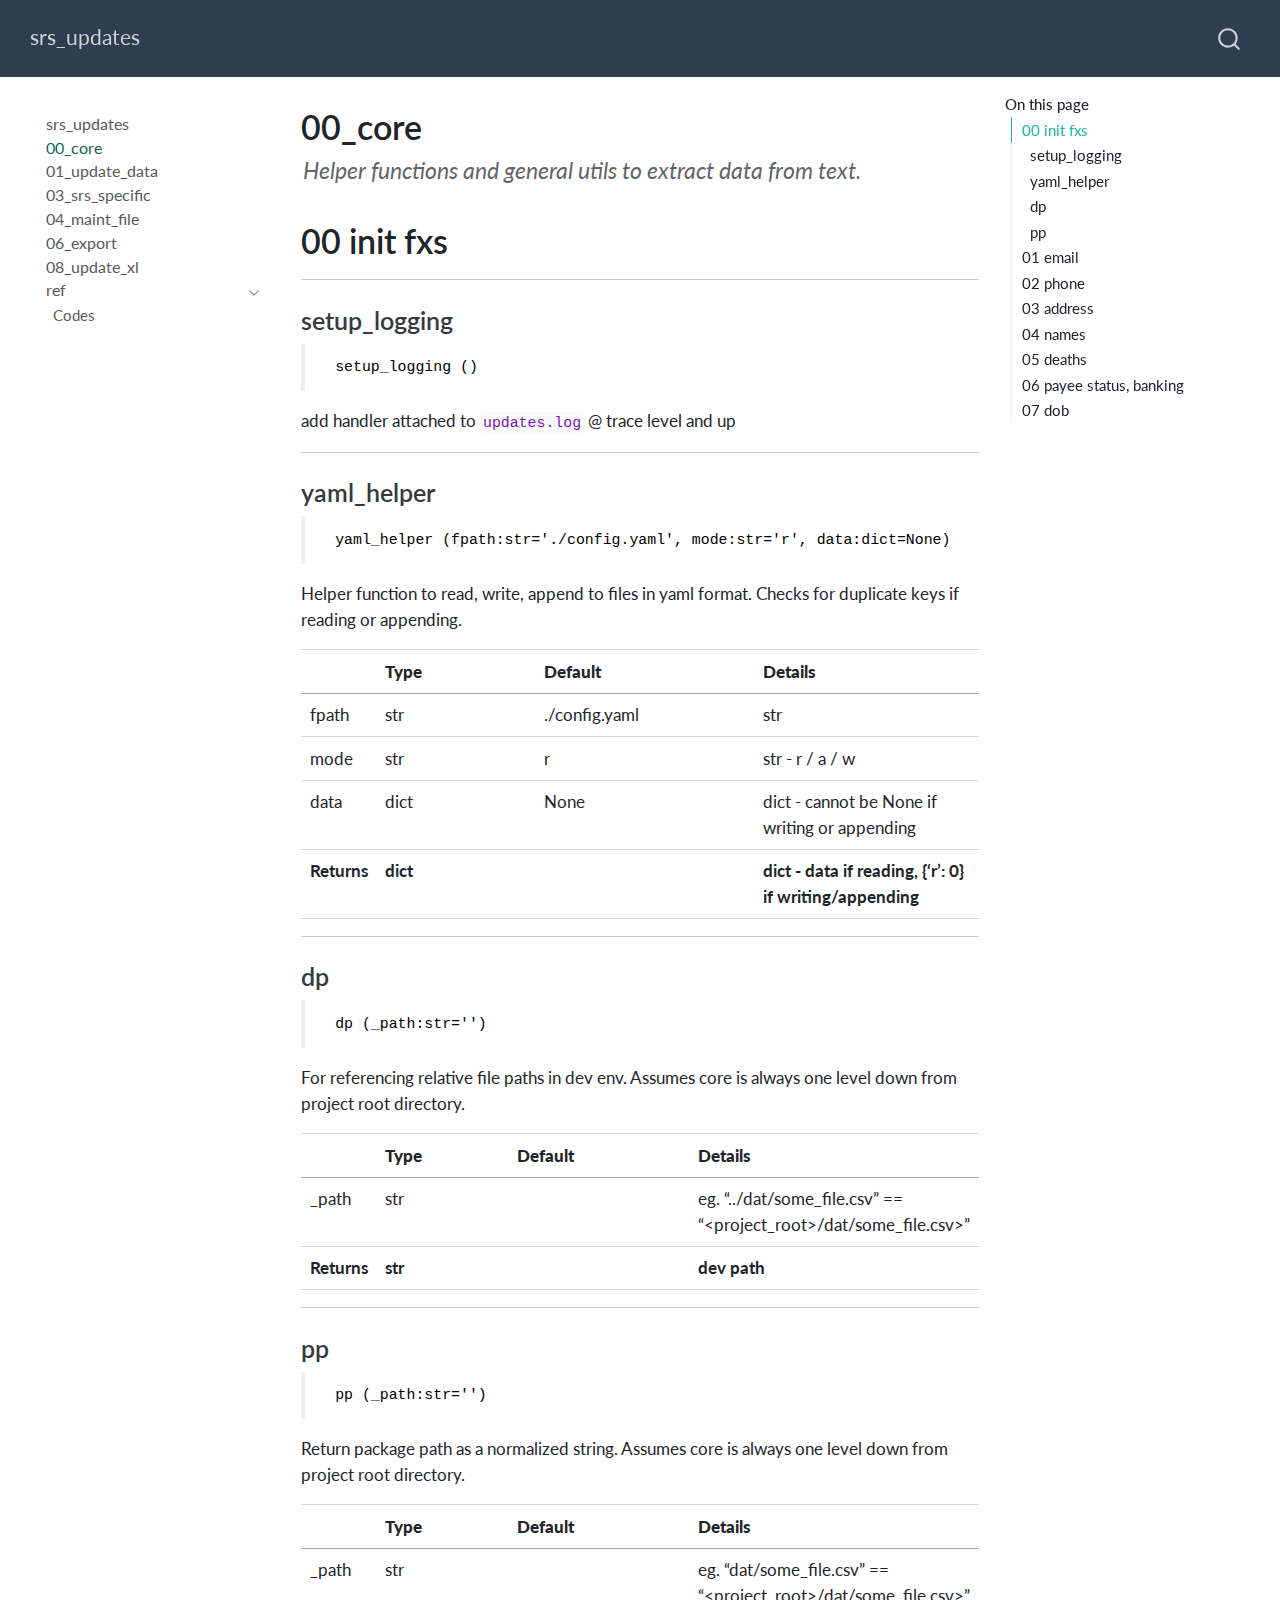
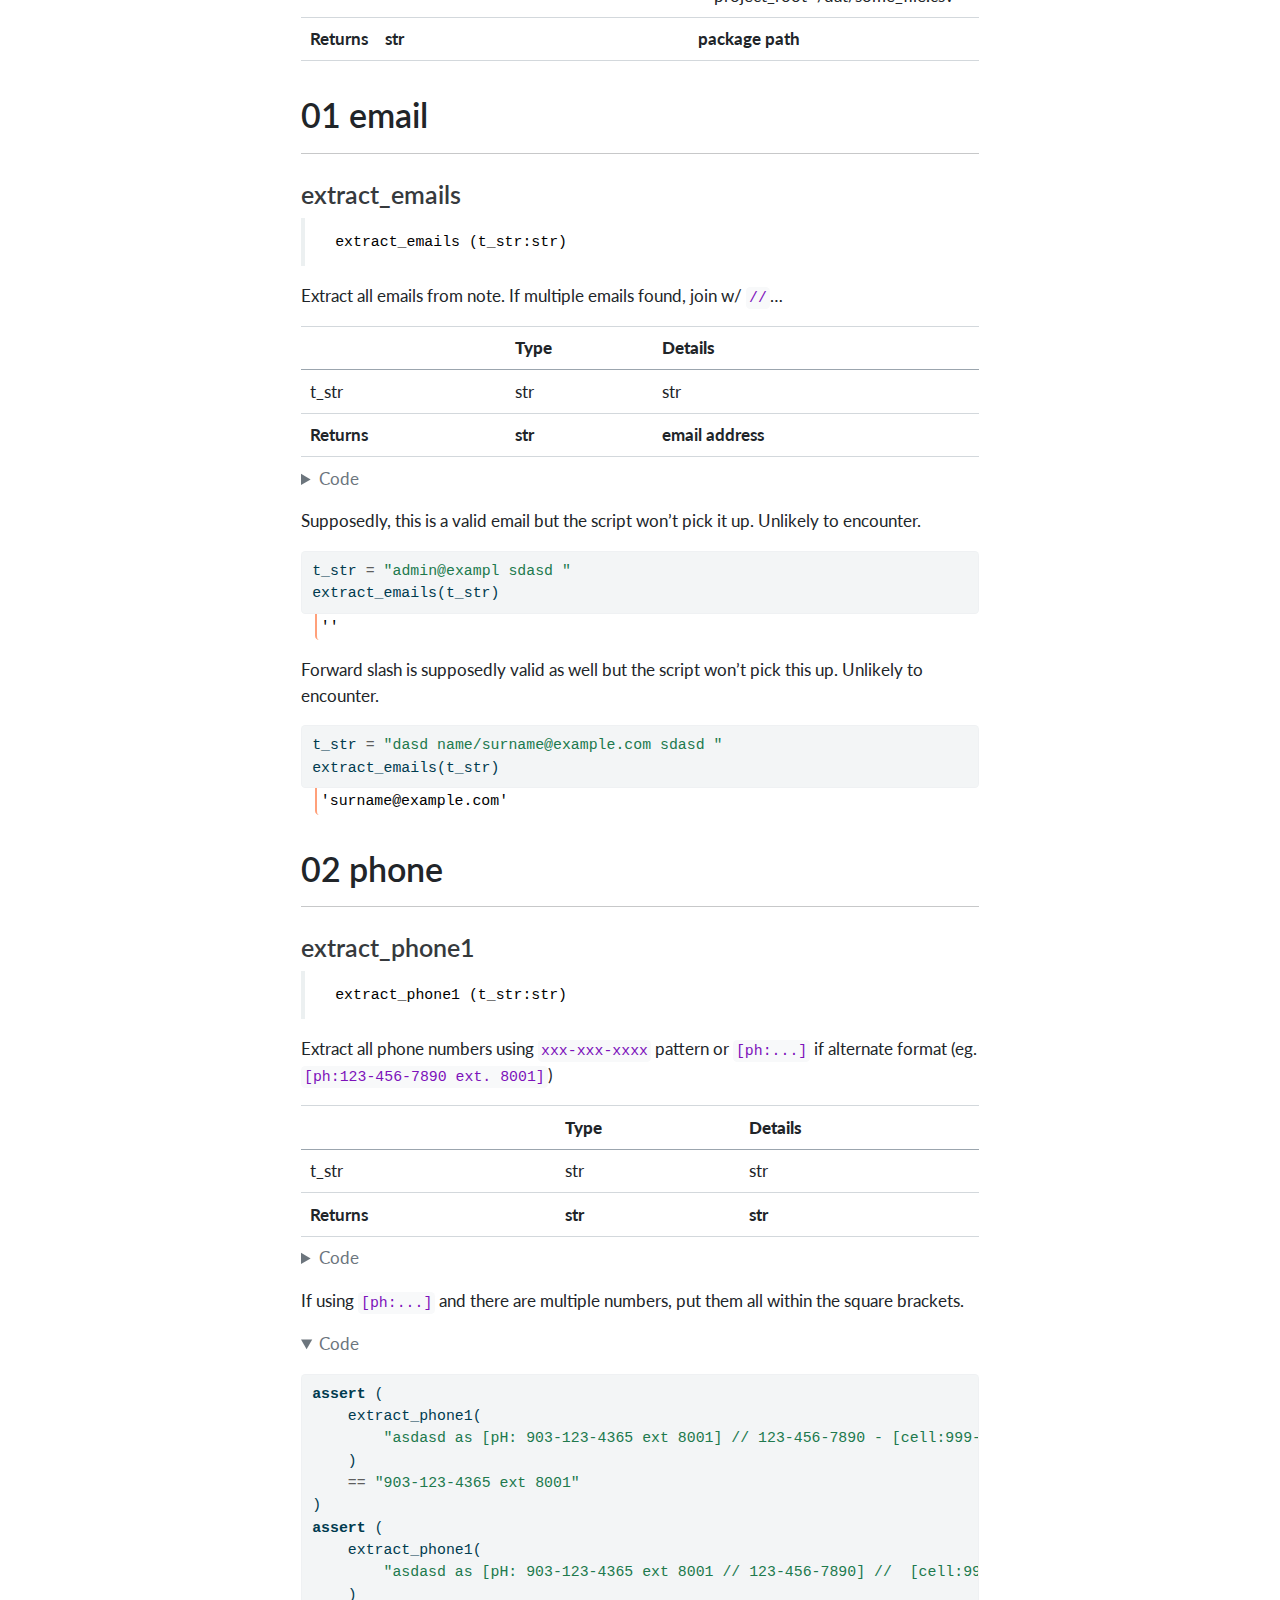
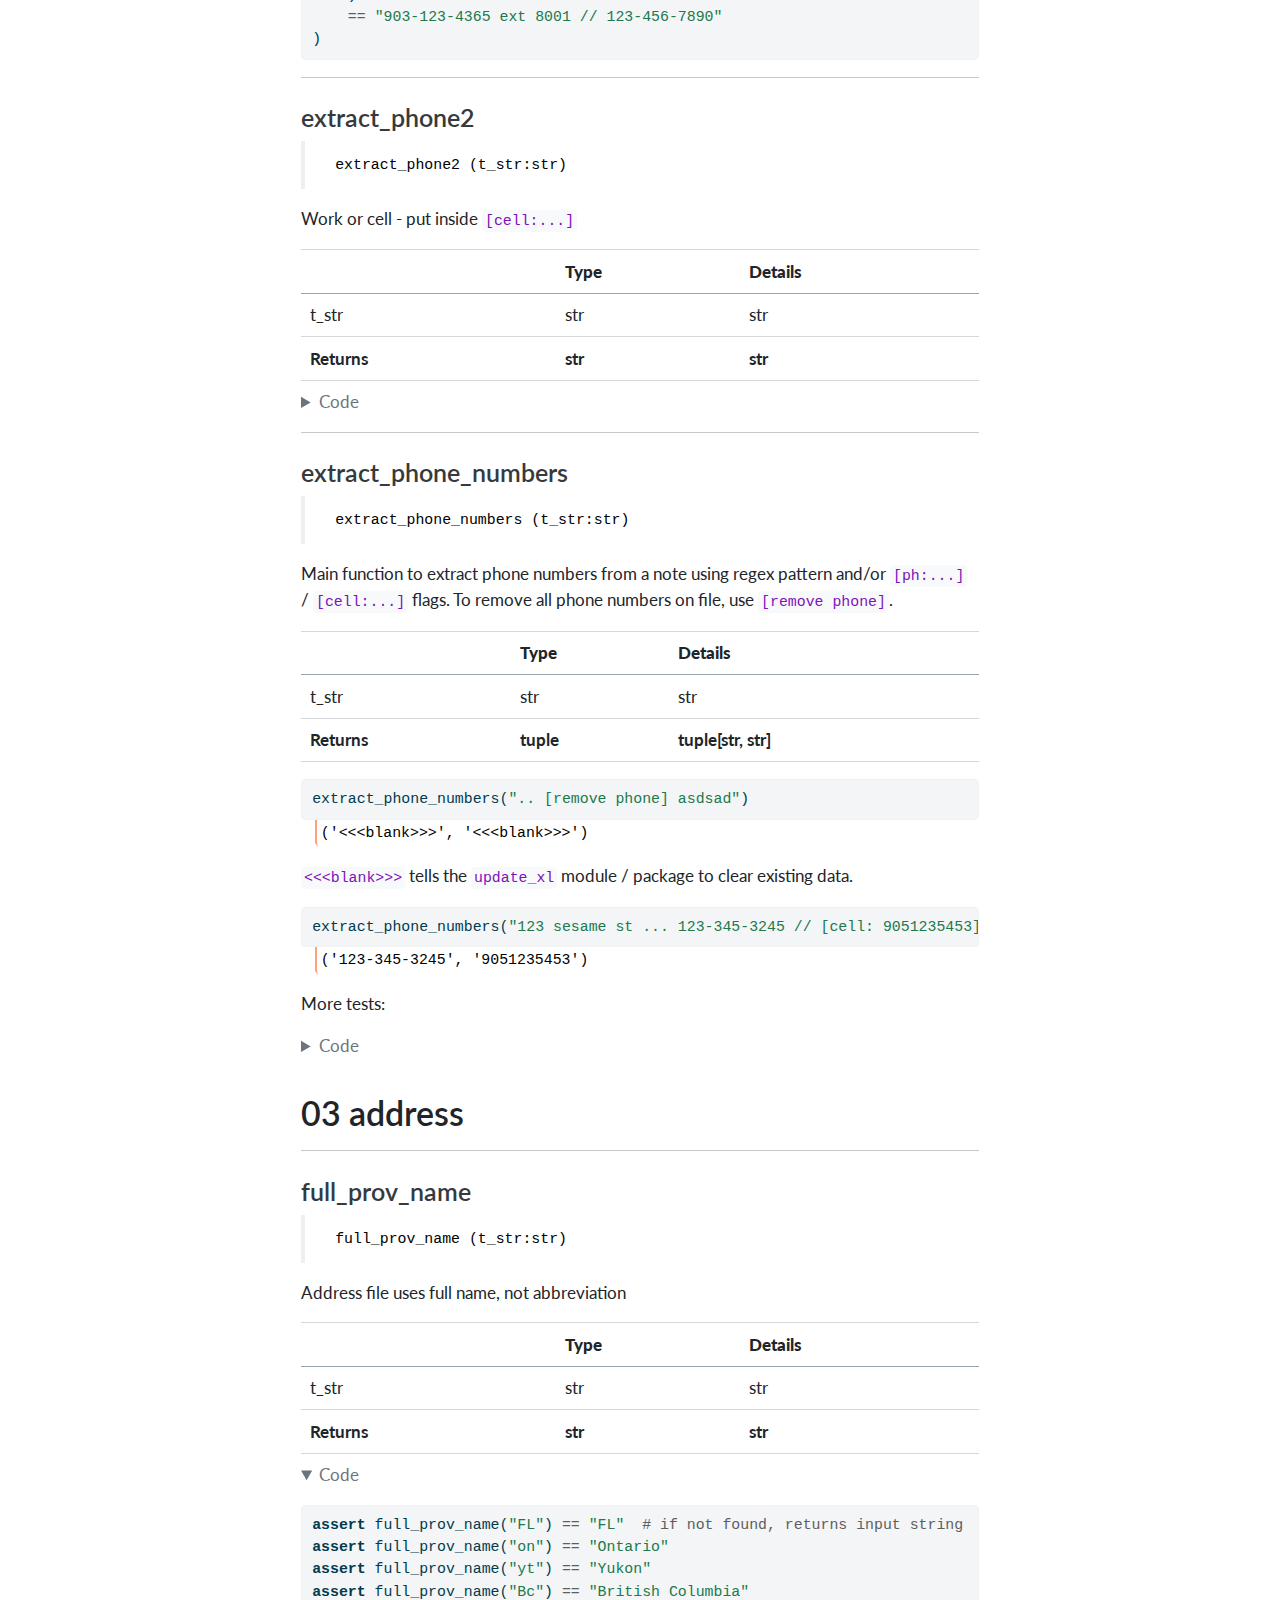
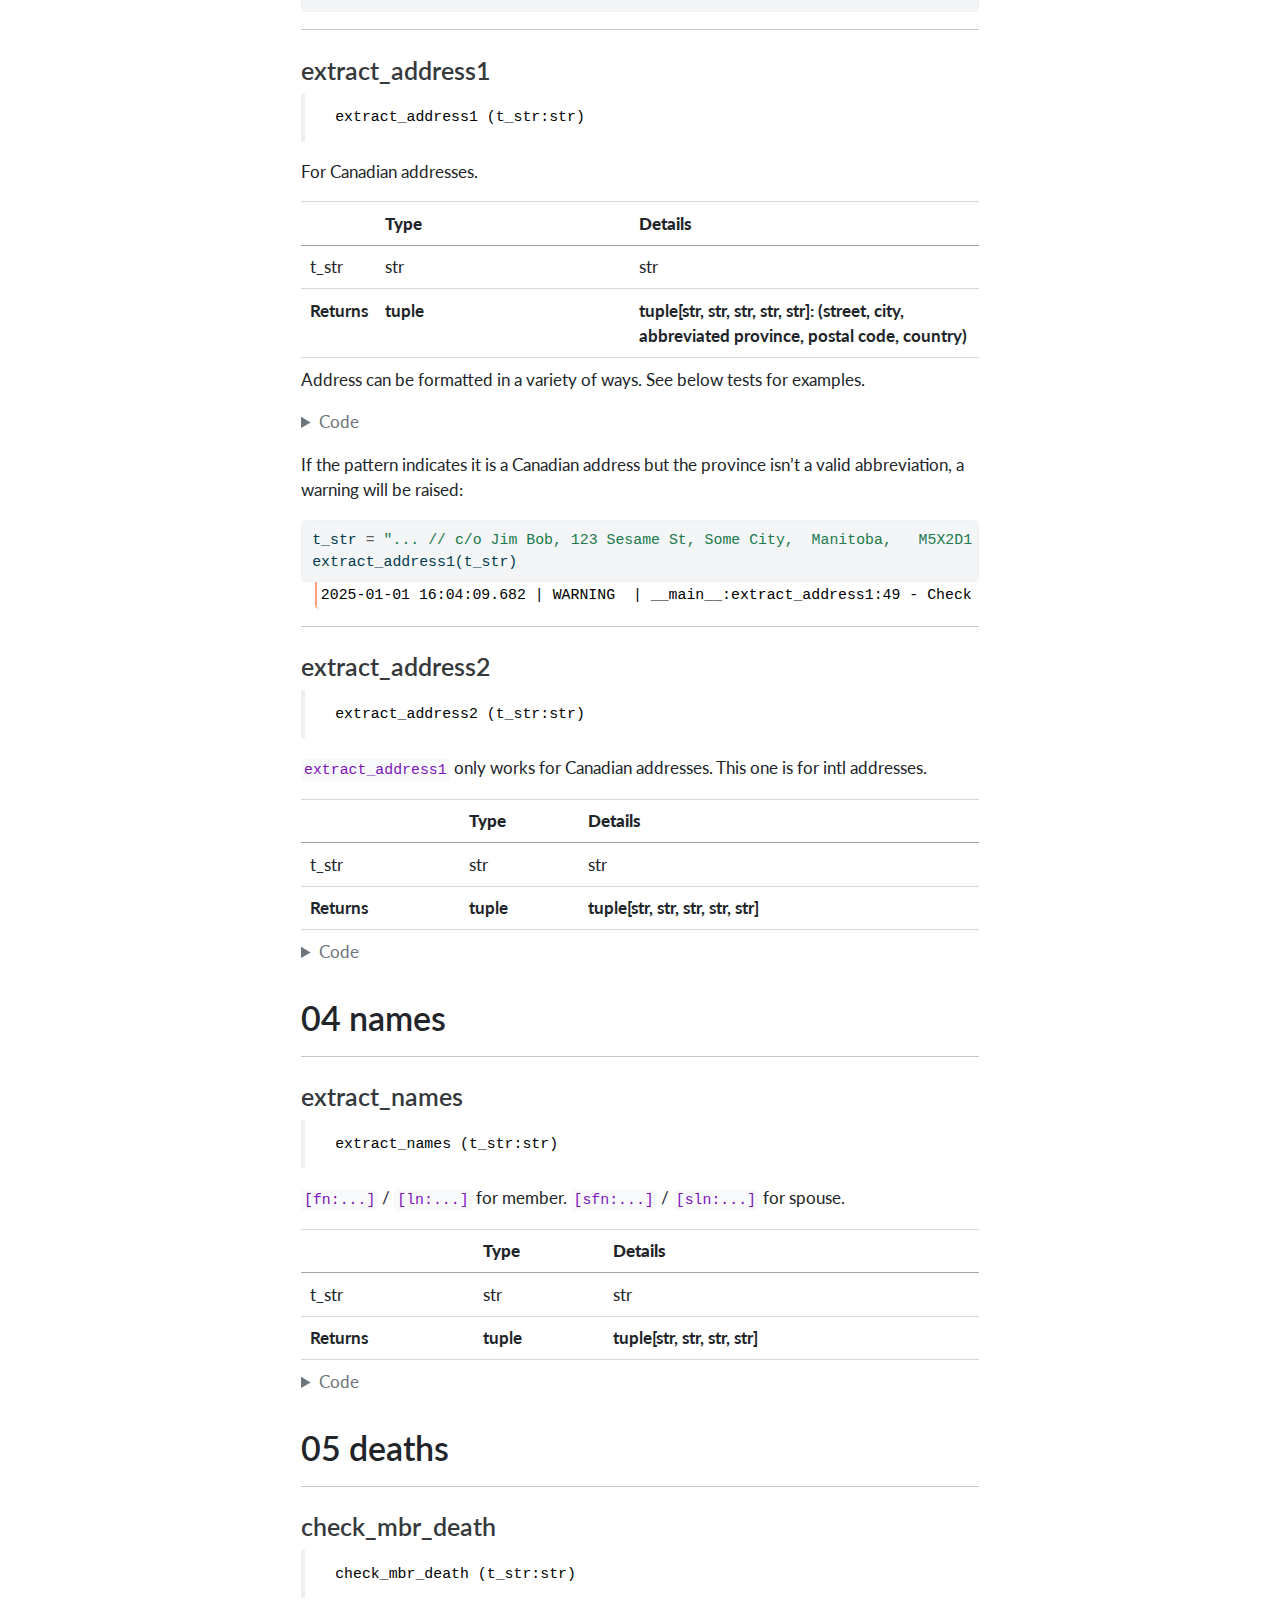
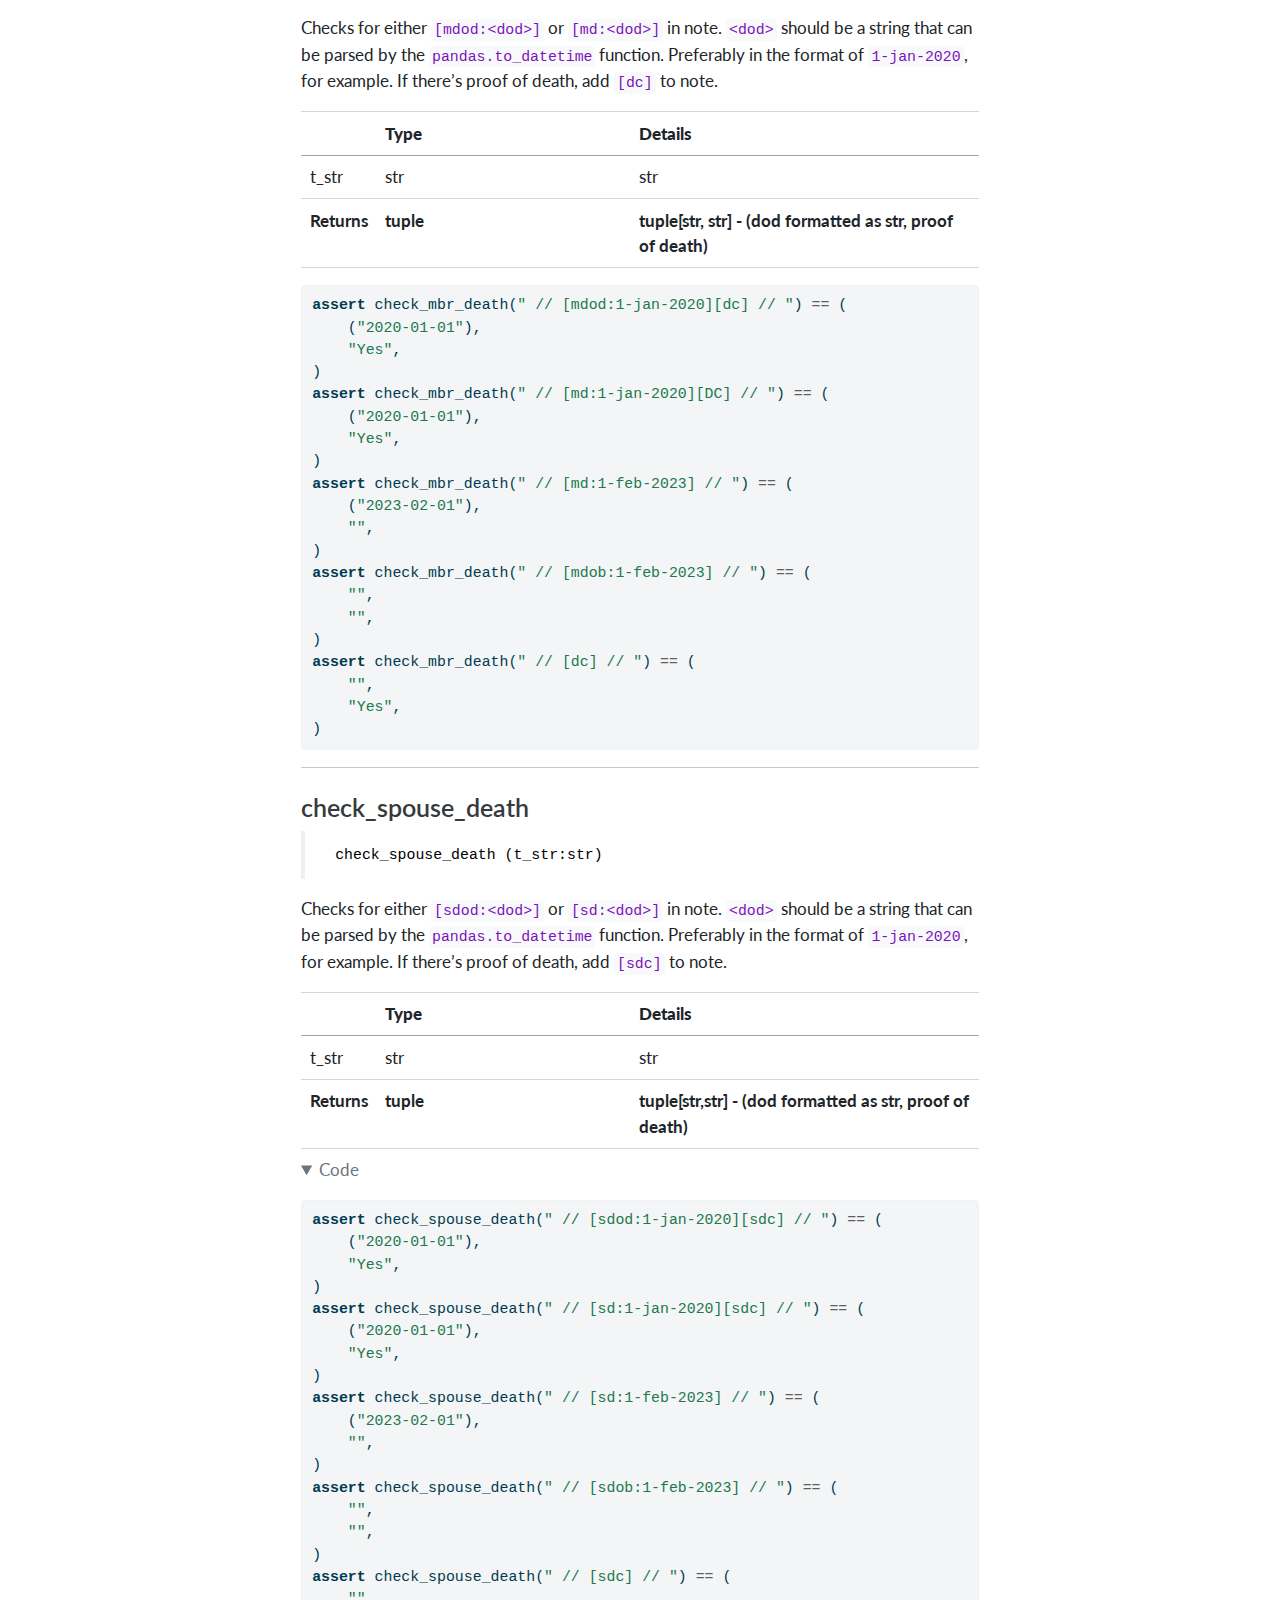
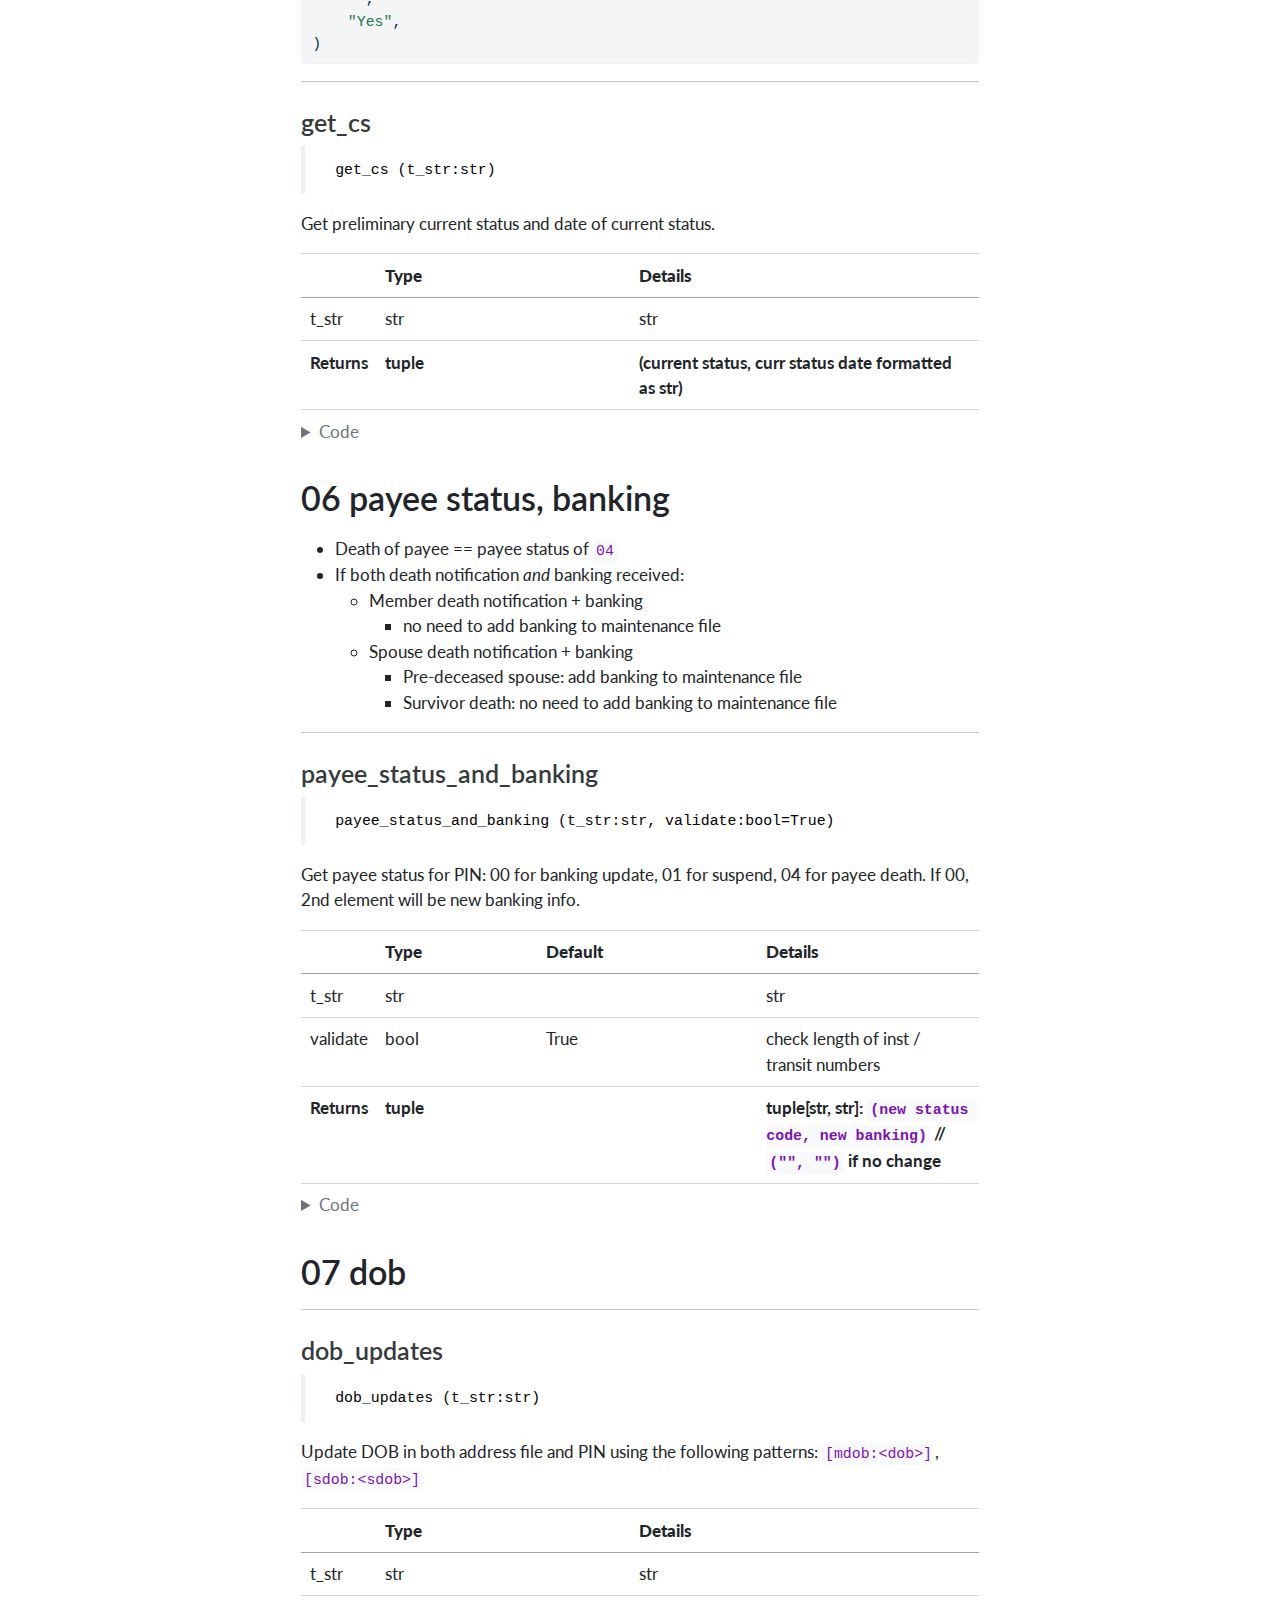
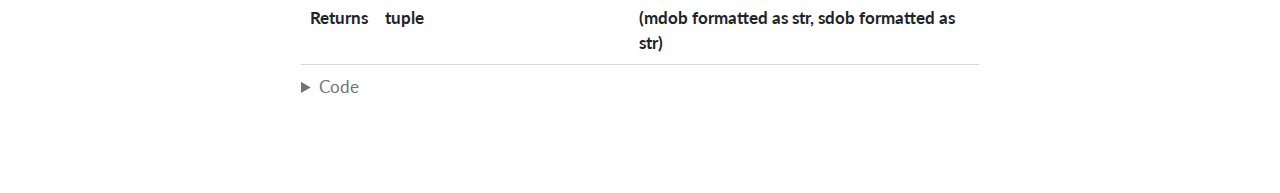
==== docs/core.html @ 4bc820a5 "init" ====
<!DOCTYPE html>
<html xmlns="http://www.w3.org/1999/xhtml" lang="en" xml:lang="en"><head>

<meta charset="utf-8">
<meta name="generator" content="quarto-1.5.56">

<meta name="viewport" content="width=device-width, initial-scale=1.0, user-scalable=yes">

<meta name="description" content="Helper functions and general utils to extract data from text.">

<title>00_core – srs_updates</title>
<style>
code{white-space: pre-wrap;}
span.smallcaps{font-variant: small-caps;}
div.columns{display: flex; gap: min(4vw, 1.5em);}
div.column{flex: auto; overflow-x: auto;}
div.hanging-indent{margin-left: 1.5em; text-indent: -1.5em;}
ul.task-list{list-style: none;}
ul.task-list li input[type="checkbox"] {
  width: 0.8em;
  margin: 0 0.8em 0.2em -1em; /* quarto-specific, see https://github.com/quarto-dev/quarto-cli/issues/4556 */ 
  vertical-align: middle;
}
/* CSS for syntax highlighting */
pre > code.sourceCode { white-space: pre; position: relative; }
pre > code.sourceCode > span { line-height: 1.25; }
pre > code.sourceCode > span:empty { height: 1.2em; }
.sourceCode { overflow: visible; }
code.sourceCode > span { color: inherit; text-decoration: inherit; }
div.sourceCode { margin: 1em 0; }
pre.sourceCode { margin: 0; }
@media screen {
div.sourceCode { overflow: auto; }
}
@media print {
pre > code.sourceCode { white-space: pre-wrap; }
pre > code.sourceCode > span { display: inline-block; text-indent: -5em; padding-left: 5em; }
}
pre.numberSource code
  { counter-reset: source-line 0; }
pre.numberSource code > span
  { position: relative; left: -4em; counter-increment: source-line; }
pre.numberSource code > span > a:first-child::before
  { content: counter(source-line);
    position: relative; left: -1em; text-align: right; vertical-align: baseline;
    border: none; display: inline-block;
    -webkit-touch-callout: none; -webkit-user-select: none;
    -khtml-user-select: none; -moz-user-select: none;
    -ms-user-select: none; user-select: none;
    padding: 0 4px; width: 4em;
  }
pre.numberSource { margin-left: 3em;  padding-left: 4px; }
div.sourceCode
  {   }
@media screen {
pre > code.sourceCode > span > a:first-child::before { text-decoration: underline; }
}
</style>


<script src="site_libs/quarto-nav/quarto-nav.js"></script>
<script src="site_libs/quarto-nav/headroom.min.js"></script>
<script src="site_libs/clipboard/clipboard.min.js"></script>
<script src="site_libs/quarto-search/autocomplete.umd.js"></script>
<script src="site_libs/quarto-search/fuse.min.js"></script>
<script src="site_libs/quarto-search/quarto-search.js"></script>
<meta name="quarto:offset" content="./">
<script src="site_libs/quarto-html/quarto.js"></script>
<script src="site_libs/quarto-html/popper.min.js"></script>
<script src="site_libs/quarto-html/tippy.umd.min.js"></script>
<script src="site_libs/quarto-html/anchor.min.js"></script>
<link href="site_libs/quarto-html/tippy.css" rel="stylesheet">
<link href="site_libs/quarto-html/quarto-syntax-highlighting.css" rel="stylesheet" id="quarto-text-highlighting-styles">
<script src="site_libs/bootstrap/bootstrap.min.js"></script>
<link href="site_libs/bootstrap/bootstrap-icons.css" rel="stylesheet">
<link href="site_libs/bootstrap/bootstrap.min.css" rel="stylesheet" id="quarto-bootstrap" data-mode="light">
<script id="quarto-search-options" type="application/json">{
  "location": "navbar",
  "copy-button": false,
  "collapse-after": 3,
  "panel-placement": "end",
  "type": "overlay",
  "limit": 50,
  "keyboard-shortcut": [
    "f",
    "/",
    "s"
  ],
  "show-item-context": false,
  "language": {
    "search-no-results-text": "No results",
    "search-matching-documents-text": "matching documents",
    "search-copy-link-title": "Copy link to search",
    "search-hide-matches-text": "Hide additional matches",
    "search-more-match-text": "more match in this document",
    "search-more-matches-text": "more matches in this document",
    "search-clear-button-title": "Clear",
    "search-text-placeholder": "",
    "search-detached-cancel-button-title": "Cancel",
    "search-submit-button-title": "Submit",
    "search-label": "Search"
  }
}</script>


<link rel="stylesheet" href="styles.css">
<meta property="og:title" content="00_core – srs_updates">
<meta property="og:description" content="Helper functions and general utils to extract data from text.">
<meta property="og:site_name" content="srs_updates">
<meta name="twitter:title" content="00_core – srs_updates">
<meta name="twitter:description" content="Helper functions and general utils to extract data from text.">
<meta name="twitter:card" content="summary">
</head>

<body class="nav-sidebar floating nav-fixed">

<div id="quarto-search-results"></div>
  <header id="quarto-header" class="headroom fixed-top">
    <nav class="navbar navbar-expand-lg " data-bs-theme="dark">
      <div class="navbar-container container-fluid">
      <div class="navbar-brand-container mx-auto">
    <a class="navbar-brand" href="./index.html">
    <span class="navbar-title">srs_updates</span>
    </a>
  </div>
        <div class="quarto-navbar-tools tools-end">
</div>
          <div id="quarto-search" class="" title="Search"></div>
      </div> <!-- /container-fluid -->
    </nav>
  <nav class="quarto-secondary-nav">
    <div class="container-fluid d-flex">
      <button type="button" class="quarto-btn-toggle btn" data-bs-toggle="collapse" role="button" data-bs-target=".quarto-sidebar-collapse-item" aria-controls="quarto-sidebar" aria-expanded="false" aria-label="Toggle sidebar navigation" onclick="if (window.quartoToggleHeadroom) { window.quartoToggleHeadroom(); }">
        <i class="bi bi-layout-text-sidebar-reverse"></i>
      </button>
        <nav class="quarto-page-breadcrumbs" aria-label="breadcrumb"><ol class="breadcrumb"><li class="breadcrumb-item"><a href="./core.html">00_core</a></li></ol></nav>
        <a class="flex-grow-1" role="navigation" data-bs-toggle="collapse" data-bs-target=".quarto-sidebar-collapse-item" aria-controls="quarto-sidebar" aria-expanded="false" aria-label="Toggle sidebar navigation" onclick="if (window.quartoToggleHeadroom) { window.quartoToggleHeadroom(); }">      
        </a>
    </div>
  </nav>
</header>
<!-- content -->
<div id="quarto-content" class="quarto-container page-columns page-rows-contents page-layout-article page-navbar">
<!-- sidebar -->
  <nav id="quarto-sidebar" class="sidebar collapse collapse-horizontal quarto-sidebar-collapse-item sidebar-navigation floating overflow-auto">
    <div class="sidebar-menu-container"> 
    <ul class="list-unstyled mt-1">
        <li class="sidebar-item">
  <div class="sidebar-item-container"> 
  <a href="./index.html" class="sidebar-item-text sidebar-link">
 <span class="menu-text">srs_updates</span></a>
  </div>
</li>
        <li class="sidebar-item">
  <div class="sidebar-item-container"> 
  <a href="./core.html" class="sidebar-item-text sidebar-link active">
 <span class="menu-text">00_core</span></a>
  </div>
</li>
        <li class="sidebar-item">
  <div class="sidebar-item-container"> 
  <a href="./update_data.html" class="sidebar-item-text sidebar-link">
 <span class="menu-text">01_update_data</span></a>
  </div>
</li>
        <li class="sidebar-item">
  <div class="sidebar-item-container"> 
  <a href="./srs_specific.html" class="sidebar-item-text sidebar-link">
 <span class="menu-text">03_srs_specific</span></a>
  </div>
</li>
        <li class="sidebar-item">
  <div class="sidebar-item-container"> 
  <a href="./maint_file.html" class="sidebar-item-text sidebar-link">
 <span class="menu-text">04_maint_file</span></a>
  </div>
</li>
        <li class="sidebar-item">
  <div class="sidebar-item-container"> 
  <a href="./export.html" class="sidebar-item-text sidebar-link">
 <span class="menu-text">06_export</span></a>
  </div>
</li>
        <li class="sidebar-item">
  <div class="sidebar-item-container"> 
  <a href="./update_xl.html" class="sidebar-item-text sidebar-link">
 <span class="menu-text">08_update_xl</span></a>
  </div>
</li>
        <li class="sidebar-item sidebar-item-section">
      <div class="sidebar-item-container"> 
            <a class="sidebar-item-text sidebar-link text-start" data-bs-toggle="collapse" data-bs-target="#quarto-sidebar-section-1" role="navigation" aria-expanded="true">
 <span class="menu-text">ref</span></a>
          <a class="sidebar-item-toggle text-start" data-bs-toggle="collapse" data-bs-target="#quarto-sidebar-section-1" role="navigation" aria-expanded="true" aria-label="Toggle section">
            <i class="bi bi-chevron-right ms-2"></i>
          </a> 
      </div>
      <ul id="quarto-sidebar-section-1" class="collapse list-unstyled sidebar-section depth1 show">  
          <li class="sidebar-item">
  <div class="sidebar-item-container"> 
  <a href="./ref/codes.html" class="sidebar-item-text sidebar-link">
 <span class="menu-text">Codes</span></a>
  </div>
</li>
      </ul>
  </li>
    </ul>
    </div>
</nav>
<div id="quarto-sidebar-glass" class="quarto-sidebar-collapse-item" data-bs-toggle="collapse" data-bs-target=".quarto-sidebar-collapse-item"></div>
<!-- margin-sidebar -->
    <div id="quarto-margin-sidebar" class="sidebar margin-sidebar">
        <nav id="TOC" role="doc-toc" class="toc-active">
    <h2 id="toc-title">On this page</h2>
   
  <ul>
  <li><a href="#init-fxs" id="toc-init-fxs" class="nav-link active" data-scroll-target="#init-fxs">00 init fxs</a>
  <ul class="collapse">
  <li><a href="#setup_logging" id="toc-setup_logging" class="nav-link" data-scroll-target="#setup_logging">setup_logging</a></li>
  <li><a href="#yaml_helper" id="toc-yaml_helper" class="nav-link" data-scroll-target="#yaml_helper">yaml_helper</a></li>
  <li><a href="#dp" id="toc-dp" class="nav-link" data-scroll-target="#dp">dp</a></li>
  <li><a href="#pp" id="toc-pp" class="nav-link" data-scroll-target="#pp">pp</a></li>
  </ul></li>
  <li><a href="#email" id="toc-email" class="nav-link" data-scroll-target="#email">01 email</a>
  <ul class="collapse">
  <li><a href="#extract_emails" id="toc-extract_emails" class="nav-link" data-scroll-target="#extract_emails">extract_emails</a></li>
  </ul></li>
  <li><a href="#phone" id="toc-phone" class="nav-link" data-scroll-target="#phone">02 phone</a>
  <ul class="collapse">
  <li><a href="#extract_phone1" id="toc-extract_phone1" class="nav-link" data-scroll-target="#extract_phone1">extract_phone1</a></li>
  <li><a href="#extract_phone2" id="toc-extract_phone2" class="nav-link" data-scroll-target="#extract_phone2">extract_phone2</a></li>
  <li><a href="#extract_phone_numbers" id="toc-extract_phone_numbers" class="nav-link" data-scroll-target="#extract_phone_numbers">extract_phone_numbers</a></li>
  </ul></li>
  <li><a href="#address" id="toc-address" class="nav-link" data-scroll-target="#address">03 address</a>
  <ul class="collapse">
  <li><a href="#full_prov_name" id="toc-full_prov_name" class="nav-link" data-scroll-target="#full_prov_name">full_prov_name</a></li>
  <li><a href="#extract_address1" id="toc-extract_address1" class="nav-link" data-scroll-target="#extract_address1">extract_address1</a></li>
  <li><a href="#extract_address2" id="toc-extract_address2" class="nav-link" data-scroll-target="#extract_address2">extract_address2</a></li>
  </ul></li>
  <li><a href="#names" id="toc-names" class="nav-link" data-scroll-target="#names">04 names</a>
  <ul class="collapse">
  <li><a href="#extract_names" id="toc-extract_names" class="nav-link" data-scroll-target="#extract_names">extract_names</a></li>
  </ul></li>
  <li><a href="#deaths" id="toc-deaths" class="nav-link" data-scroll-target="#deaths">05 deaths</a>
  <ul class="collapse">
  <li><a href="#check_mbr_death" id="toc-check_mbr_death" class="nav-link" data-scroll-target="#check_mbr_death">check_mbr_death</a></li>
  <li><a href="#check_spouse_death" id="toc-check_spouse_death" class="nav-link" data-scroll-target="#check_spouse_death">check_spouse_death</a></li>
  <li><a href="#get_cs" id="toc-get_cs" class="nav-link" data-scroll-target="#get_cs">get_cs</a></li>
  </ul></li>
  <li><a href="#payee-status-banking" id="toc-payee-status-banking" class="nav-link" data-scroll-target="#payee-status-banking">06 payee status, banking</a>
  <ul class="collapse">
  <li><a href="#payee_status_and_banking" id="toc-payee_status_and_banking" class="nav-link" data-scroll-target="#payee_status_and_banking">payee_status_and_banking</a></li>
  </ul></li>
  <li><a href="#dob" id="toc-dob" class="nav-link" data-scroll-target="#dob">07 dob</a>
  <ul class="collapse">
  <li><a href="#dob_updates" id="toc-dob_updates" class="nav-link" data-scroll-target="#dob_updates">dob_updates</a></li>
  </ul></li>
  </ul>
</nav>
    </div>
<!-- main -->
<main class="content" id="quarto-document-content">

<header id="title-block-header" class="quarto-title-block default">
<div class="quarto-title">
<h1 class="title">00_core</h1>
</div>

<div>
  <div class="description">
    Helper functions and general utils to extract data from text.
  </div>
</div>


<div class="quarto-title-meta">

    
  
    
  </div>
  


</header>


<!-- WARNING: THIS FILE WAS AUTOGENERATED! DO NOT EDIT! -->
<section id="init-fxs" class="level1">
<h1>00 init fxs</h1>
<hr>
<section id="setup_logging" class="level3">
<h3 class="anchored" data-anchor-id="setup_logging">setup_logging</h3>
<blockquote class="blockquote">
<pre><code> setup_logging ()</code></pre>
</blockquote>
<p>add handler attached to <code>updates.log</code> @ trace level and up</p>
<hr>
</section>
<section id="yaml_helper" class="level3">
<h3 class="anchored" data-anchor-id="yaml_helper">yaml_helper</h3>
<blockquote class="blockquote">
<pre><code> yaml_helper (fpath:str='./config.yaml', mode:str='r', data:dict=None)</code></pre>
</blockquote>
<p>Helper function to read, write, append to files in yaml format. Checks for duplicate keys if reading or appending.</p>
<table class="caption-top table">
<colgroup>
<col style="width: 6%">
<col style="width: 25%">
<col style="width: 34%">
<col style="width: 34%">
</colgroup>
<thead>
<tr class="header">
<th></th>
<th><strong>Type</strong></th>
<th><strong>Default</strong></th>
<th><strong>Details</strong></th>
</tr>
</thead>
<tbody>
<tr class="odd">
<td>fpath</td>
<td>str</td>
<td>./config.yaml</td>
<td>str</td>
</tr>
<tr class="even">
<td>mode</td>
<td>str</td>
<td>r</td>
<td>str - r / a / w</td>
</tr>
<tr class="odd">
<td>data</td>
<td>dict</td>
<td>None</td>
<td>dict - cannot be None if writing or appending</td>
</tr>
<tr class="even">
<td><strong>Returns</strong></td>
<td><strong>dict</strong></td>
<td></td>
<td><strong>dict - data if reading, {‘r’: 0} if writing/appending</strong></td>
</tr>
</tbody>
</table>
<hr>
</section>
<section id="dp" class="level3">
<h3 class="anchored" data-anchor-id="dp">dp</h3>
<blockquote class="blockquote">
<pre><code> dp (_path:str='')</code></pre>
</blockquote>
<p>For referencing relative file paths in dev env. Assumes core is always one level down from project root directory.</p>
<table class="caption-top table">
<colgroup>
<col style="width: 6%">
<col style="width: 25%">
<col style="width: 34%">
<col style="width: 34%">
</colgroup>
<thead>
<tr class="header">
<th></th>
<th><strong>Type</strong></th>
<th><strong>Default</strong></th>
<th><strong>Details</strong></th>
</tr>
</thead>
<tbody>
<tr class="odd">
<td>_path</td>
<td>str</td>
<td></td>
<td>eg. “../dat/some_file.csv” == “&lt;project_root&gt;/dat/some_file.csv&gt;”</td>
</tr>
<tr class="even">
<td><strong>Returns</strong></td>
<td><strong>str</strong></td>
<td></td>
<td><strong>dev path</strong></td>
</tr>
</tbody>
</table>
<hr>
</section>
<section id="pp" class="level3">
<h3 class="anchored" data-anchor-id="pp">pp</h3>
<blockquote class="blockquote">
<pre><code> pp (_path:str='')</code></pre>
</blockquote>
<p>Return package path as a normalized string. Assumes core is always one level down from project root directory.</p>
<table class="caption-top table">
<colgroup>
<col style="width: 6%">
<col style="width: 25%">
<col style="width: 34%">
<col style="width: 34%">
</colgroup>
<thead>
<tr class="header">
<th></th>
<th><strong>Type</strong></th>
<th><strong>Default</strong></th>
<th><strong>Details</strong></th>
</tr>
</thead>
<tbody>
<tr class="odd">
<td>_path</td>
<td>str</td>
<td></td>
<td>eg. “dat/some_file.csv” == “&lt;project_root&gt;/dat/some_file.csv&gt;”</td>
</tr>
<tr class="even">
<td><strong>Returns</strong></td>
<td><strong>str</strong></td>
<td></td>
<td><strong>package path</strong></td>
</tr>
</tbody>
</table>
</section>
</section>
<section id="email" class="level1">
<h1>01 email</h1>
<hr>
<section id="extract_emails" class="level3">
<h3 class="anchored" data-anchor-id="extract_emails">extract_emails</h3>
<blockquote class="blockquote">
<pre><code> extract_emails (t_str:str)</code></pre>
</blockquote>
<p>Extract all emails from note. If multiple emails found, join w/ <code>//</code>…</p>
<table class="caption-top table">
<thead>
<tr class="header">
<th></th>
<th><strong>Type</strong></th>
<th><strong>Details</strong></th>
</tr>
</thead>
<tbody>
<tr class="odd">
<td>t_str</td>
<td>str</td>
<td>str</td>
</tr>
<tr class="even">
<td><strong>Returns</strong></td>
<td><strong>str</strong></td>
<td><strong>email address</strong></td>
</tr>
</tbody>
</table>
<div id="cell-9" class="cell">
<details class="code-fold">
<summary>Code</summary>
<div class="sourceCode cell-code" id="cb6"><pre class="sourceCode python code-with-copy"><code class="sourceCode python"><span id="cb6-1"><a href="#cb6-1" aria-hidden="true" tabindex="-1"></a><span class="cf">assert</span> extract_emails(<span class="st">"Some text here bob@gmail.ca some text here"</span>) <span class="op">==</span> <span class="st">"bob@gmail.ca"</span></span>
<span id="cb6-2"><a href="#cb6-2" aria-hidden="true" tabindex="-1"></a><span class="cf">assert</span> (</span>
<span id="cb6-3"><a href="#cb6-3" aria-hidden="true" tabindex="-1"></a>    extract_emails(<span class="st">"sdasd asd a232 very.common@example.com //"</span>)</span>
<span id="cb6-4"><a href="#cb6-4" aria-hidden="true" tabindex="-1"></a>    <span class="op">==</span> <span class="st">"very.common@example.com"</span></span>
<span id="cb6-5"><a href="#cb6-5" aria-hidden="true" tabindex="-1"></a>)</span>
<span id="cb6-6"><a href="#cb6-6" aria-hidden="true" tabindex="-1"></a></span>
<span id="cb6-7"><a href="#cb6-7" aria-hidden="true" tabindex="-1"></a>t_str <span class="op">=</span> <span class="st">"sdasd asd FirstName.LastName@EasierReading.org"</span></span>
<span id="cb6-8"><a href="#cb6-8" aria-hidden="true" tabindex="-1"></a><span class="cf">assert</span> extract_emails(t_str) <span class="op">==</span> <span class="st">"FirstName.LastName@EasierReading.org"</span></span>
<span id="cb6-9"><a href="#cb6-9" aria-hidden="true" tabindex="-1"></a><span class="cf">assert</span> extract_emails(<span class="st">"sds extract_emails x@example.com asda "</span>) <span class="op">==</span> <span class="st">"x@example.com"</span></span>
<span id="cb6-10"><a href="#cb6-10" aria-hidden="true" tabindex="-1"></a><span class="cf">assert</span> (</span>
<span id="cb6-11"><a href="#cb6-11" aria-hidden="true" tabindex="-1"></a>    extract_emails(</span>
<span id="cb6-12"><a href="#cb6-12" aria-hidden="true" tabindex="-1"></a>        <span class="st">"long.email-address-with-hyphens@and.subdomains.example.com asda dasd asdasd "</span></span>
<span id="cb6-13"><a href="#cb6-13" aria-hidden="true" tabindex="-1"></a>    )</span>
<span id="cb6-14"><a href="#cb6-14" aria-hidden="true" tabindex="-1"></a>    <span class="op">==</span> <span class="st">"long.email-address-with-hyphens@and.subdomains.example.com"</span></span>
<span id="cb6-15"><a href="#cb6-15" aria-hidden="true" tabindex="-1"></a>)</span>
<span id="cb6-16"><a href="#cb6-16" aria-hidden="true" tabindex="-1"></a></span>
<span id="cb6-17"><a href="#cb6-17" aria-hidden="true" tabindex="-1"></a>t_str <span class="op">=</span> <span class="st">"dasd adasd user.name+tag+sorting@example.com asd asd "</span></span>
<span id="cb6-18"><a href="#cb6-18" aria-hidden="true" tabindex="-1"></a><span class="cf">assert</span> extract_emails(t_str) <span class="op">==</span> <span class="st">"user.name+tag+sorting@example.com"</span></span>
<span id="cb6-19"><a href="#cb6-19" aria-hidden="true" tabindex="-1"></a></span>
<span id="cb6-20"><a href="#cb6-20" aria-hidden="true" tabindex="-1"></a>t_str <span class="op">=</span> <span class="st">"dasd adasd user.name+tag+sorting@s.example    asd asd "</span></span>
<span id="cb6-21"><a href="#cb6-21" aria-hidden="true" tabindex="-1"></a><span class="cf">assert</span> extract_emails(t_str) <span class="op">==</span> <span class="st">"user.name+tag+sorting@s.example"</span></span>
<span id="cb6-22"><a href="#cb6-22" aria-hidden="true" tabindex="-1"></a></span>
<span id="cb6-23"><a href="#cb6-23" aria-hidden="true" tabindex="-1"></a>t_str <span class="op">=</span> (</span>
<span id="cb6-24"><a href="#cb6-24" aria-hidden="true" tabindex="-1"></a>    <span class="st">"dasd bob@gmail.com adasd user.name+tag+sorting@s.example    asd asd "</span></span>
<span id="cb6-25"><a href="#cb6-25" aria-hidden="true" tabindex="-1"></a>    <span class="op">+</span> <span class="st">"dasd adasd user.name+tag+sorting@example.com asd asd "</span></span>
<span id="cb6-26"><a href="#cb6-26" aria-hidden="true" tabindex="-1"></a>)</span>
<span id="cb6-27"><a href="#cb6-27" aria-hidden="true" tabindex="-1"></a><span class="cf">assert</span> (</span>
<span id="cb6-28"><a href="#cb6-28" aria-hidden="true" tabindex="-1"></a>    extract_emails(t_str)</span>
<span id="cb6-29"><a href="#cb6-29" aria-hidden="true" tabindex="-1"></a>    <span class="op">==</span> <span class="st">"bob@gmail.com // user.name+tag+sorting@s.example // user.name+tag+sorting@example.com"</span></span>
<span id="cb6-30"><a href="#cb6-30" aria-hidden="true" tabindex="-1"></a>)</span></code><button title="Copy to Clipboard" class="code-copy-button"><i class="bi"></i></button></pre></div>
</details>
</div>
<p>Supposedly, this is a valid email but the script won’t pick it up. Unlikely to encounter.</p>
<div id="cell-11" class="cell">
<div class="sourceCode cell-code" id="cb7"><pre class="sourceCode python code-with-copy"><code class="sourceCode python"><span id="cb7-1"><a href="#cb7-1" aria-hidden="true" tabindex="-1"></a>t_str <span class="op">=</span> <span class="st">"admin@exampl sdasd "</span></span>
<span id="cb7-2"><a href="#cb7-2" aria-hidden="true" tabindex="-1"></a>extract_emails(t_str)</span></code><button title="Copy to Clipboard" class="code-copy-button"><i class="bi"></i></button></pre></div>
<div class="cell-output cell-output-display">
<pre><code>''</code></pre>
</div>
</div>
<p>Forward slash is supposedly valid as well but the script won’t pick this up. Unlikely to encounter.</p>
<div id="cell-13" class="cell">
<div class="sourceCode cell-code" id="cb9"><pre class="sourceCode python code-with-copy"><code class="sourceCode python"><span id="cb9-1"><a href="#cb9-1" aria-hidden="true" tabindex="-1"></a>t_str <span class="op">=</span> <span class="st">"dasd name/surname@example.com sdasd "</span></span>
<span id="cb9-2"><a href="#cb9-2" aria-hidden="true" tabindex="-1"></a>extract_emails(t_str)</span></code><button title="Copy to Clipboard" class="code-copy-button"><i class="bi"></i></button></pre></div>
<div class="cell-output cell-output-display">
<pre><code>'surname@example.com'</code></pre>
</div>
</div>
</section>
</section>
<section id="phone" class="level1">
<h1>02 phone</h1>
<hr>
<section id="extract_phone1" class="level3">
<h3 class="anchored" data-anchor-id="extract_phone1">extract_phone1</h3>
<blockquote class="blockquote">
<pre><code> extract_phone1 (t_str:str)</code></pre>
</blockquote>
<p>Extract all phone numbers using <code>xxx-xxx-xxxx</code> pattern or <code>[ph:...]</code> if alternate format (eg. <code>[ph:123-456-7890 ext. 8001]</code>)</p>
<table class="caption-top table">
<thead>
<tr class="header">
<th></th>
<th><strong>Type</strong></th>
<th><strong>Details</strong></th>
</tr>
</thead>
<tbody>
<tr class="odd">
<td>t_str</td>
<td>str</td>
<td>str</td>
</tr>
<tr class="even">
<td><strong>Returns</strong></td>
<td><strong>str</strong></td>
<td><strong>str</strong></td>
</tr>
</tbody>
</table>
<div id="cell-16" class="cell">
<details class="code-fold">
<summary>Code</summary>
<div class="sourceCode cell-code" id="cb12"><pre class="sourceCode python code-with-copy"><code class="sourceCode python"><span id="cb12-1"><a href="#cb12-1" aria-hidden="true" tabindex="-1"></a><span class="cf">assert</span> (</span>
<span id="cb12-2"><a href="#cb12-2" aria-hidden="true" tabindex="-1"></a>    extract_phone1(<span class="st">"dasda  123-123-1234 // 123-343-4521 "</span>)</span>
<span id="cb12-3"><a href="#cb12-3" aria-hidden="true" tabindex="-1"></a>    <span class="op">==</span> <span class="st">"123-123-1234 // 123-343-4521"</span></span>
<span id="cb12-4"><a href="#cb12-4" aria-hidden="true" tabindex="-1"></a>)</span>
<span id="cb12-5"><a href="#cb12-5" aria-hidden="true" tabindex="-1"></a><span class="cf">assert</span> (</span>
<span id="cb12-6"><a href="#cb12-6" aria-hidden="true" tabindex="-1"></a>    extract_phone1(<span class="st">"asdasd as [ph: 903-123-4365 ext 8001] // sadasd "</span>)</span>
<span id="cb12-7"><a href="#cb12-7" aria-hidden="true" tabindex="-1"></a>    <span class="op">==</span> <span class="st">"903-123-4365 ext 8001"</span></span>
<span id="cb12-8"><a href="#cb12-8" aria-hidden="true" tabindex="-1"></a>)</span>
<span id="cb12-9"><a href="#cb12-9" aria-hidden="true" tabindex="-1"></a><span class="cf">assert</span> (</span>
<span id="cb12-10"><a href="#cb12-10" aria-hidden="true" tabindex="-1"></a>    extract_phone1(<span class="st">"asdasd as [pH: 903-123-4365 ext 8001] // sadasd "</span>)</span>
<span id="cb12-11"><a href="#cb12-11" aria-hidden="true" tabindex="-1"></a>    <span class="op">==</span> <span class="st">"903-123-4365 ext 8001"</span></span>
<span id="cb12-12"><a href="#cb12-12" aria-hidden="true" tabindex="-1"></a>)</span></code><button title="Copy to Clipboard" class="code-copy-button"><i class="bi"></i></button></pre></div>
</details>
</div>
<p>If using <code>[ph:...]</code> and there are multiple numbers, put them all within the square brackets.</p>
<div id="cell-18" class="cell">
<details open="" class="code-fold">
<summary>Code</summary>
<div class="sourceCode cell-code" id="cb13"><pre class="sourceCode python code-with-copy"><code class="sourceCode python"><span id="cb13-1"><a href="#cb13-1" aria-hidden="true" tabindex="-1"></a><span class="cf">assert</span> (</span>
<span id="cb13-2"><a href="#cb13-2" aria-hidden="true" tabindex="-1"></a>    extract_phone1(</span>
<span id="cb13-3"><a href="#cb13-3" aria-hidden="true" tabindex="-1"></a>        <span class="st">"asdasd as [pH: 903-123-4365 ext 8001] // 123-456-7890 - [cell:999-999-9999] sadasd "</span></span>
<span id="cb13-4"><a href="#cb13-4" aria-hidden="true" tabindex="-1"></a>    )</span>
<span id="cb13-5"><a href="#cb13-5" aria-hidden="true" tabindex="-1"></a>    <span class="op">==</span> <span class="st">"903-123-4365 ext 8001"</span></span>
<span id="cb13-6"><a href="#cb13-6" aria-hidden="true" tabindex="-1"></a>)</span>
<span id="cb13-7"><a href="#cb13-7" aria-hidden="true" tabindex="-1"></a><span class="cf">assert</span> (</span>
<span id="cb13-8"><a href="#cb13-8" aria-hidden="true" tabindex="-1"></a>    extract_phone1(</span>
<span id="cb13-9"><a href="#cb13-9" aria-hidden="true" tabindex="-1"></a>        <span class="st">"asdasd as [pH: 903-123-4365 ext 8001 // 123-456-7890] //  [cell:999-999-9999] sadasd "</span></span>
<span id="cb13-10"><a href="#cb13-10" aria-hidden="true" tabindex="-1"></a>    )</span>
<span id="cb13-11"><a href="#cb13-11" aria-hidden="true" tabindex="-1"></a>    <span class="op">==</span> <span class="st">"903-123-4365 ext 8001 // 123-456-7890"</span></span>
<span id="cb13-12"><a href="#cb13-12" aria-hidden="true" tabindex="-1"></a>)</span></code><button title="Copy to Clipboard" class="code-copy-button"><i class="bi"></i></button></pre></div>
</details>
</div>
<hr>
</section>
<section id="extract_phone2" class="level3">
<h3 class="anchored" data-anchor-id="extract_phone2">extract_phone2</h3>
<blockquote class="blockquote">
<pre><code> extract_phone2 (t_str:str)</code></pre>
</blockquote>
<p>Work or cell - put inside <code>[cell:...]</code></p>
<table class="caption-top table">
<thead>
<tr class="header">
<th></th>
<th><strong>Type</strong></th>
<th><strong>Details</strong></th>
</tr>
</thead>
<tbody>
<tr class="odd">
<td>t_str</td>
<td>str</td>
<td>str</td>
</tr>
<tr class="even">
<td><strong>Returns</strong></td>
<td><strong>str</strong></td>
<td><strong>str</strong></td>
</tr>
</tbody>
</table>
<div id="cell-20" class="cell">
<details class="code-fold">
<summary>Code</summary>
<div class="sourceCode cell-code" id="cb15"><pre class="sourceCode python code-with-copy"><code class="sourceCode python"><span id="cb15-1"><a href="#cb15-1" aria-hidden="true" tabindex="-1"></a><span class="cf">assert</span> extract_phone2(<span class="st">"asdsad 123-213-4521"</span>) <span class="op">==</span> <span class="st">""</span></span>
<span id="cb15-2"><a href="#cb15-2" aria-hidden="true" tabindex="-1"></a><span class="cf">assert</span> extract_phone2(<span class="st">"asdsad [cell: 123-213-4521  ]"</span>) <span class="op">==</span> <span class="st">"123-213-4521"</span></span>
<span id="cb15-3"><a href="#cb15-3" aria-hidden="true" tabindex="-1"></a><span class="cf">assert</span> extract_phone2(<span class="st">"asdsad [CELL:  123-213-4521  ]"</span>) <span class="op">==</span> <span class="st">"123-213-4521"</span></span>
<span id="cb15-4"><a href="#cb15-4" aria-hidden="true" tabindex="-1"></a><span class="cf">assert</span> (</span>
<span id="cb15-5"><a href="#cb15-5" aria-hidden="true" tabindex="-1"></a>    extract_phone2(<span class="st">"asdsad [CELL:  123-213-4521 // 999-99999999999 ]"</span>)</span>
<span id="cb15-6"><a href="#cb15-6" aria-hidden="true" tabindex="-1"></a>    <span class="op">==</span> <span class="st">"123-213-4521 // 999-99999999999"</span></span>
<span id="cb15-7"><a href="#cb15-7" aria-hidden="true" tabindex="-1"></a>)</span></code><button title="Copy to Clipboard" class="code-copy-button"><i class="bi"></i></button></pre></div>
</details>
</div>
<hr>
</section>
<section id="extract_phone_numbers" class="level3">
<h3 class="anchored" data-anchor-id="extract_phone_numbers">extract_phone_numbers</h3>
<blockquote class="blockquote">
<pre><code> extract_phone_numbers (t_str:str)</code></pre>
</blockquote>
<p>Main function to extract phone numbers from a note using regex pattern and/or <code>[ph:...]</code> / <code>[cell:...]</code> flags. To remove all phone numbers on file, use <code>[remove phone]</code>.</p>
<table class="caption-top table">
<thead>
<tr class="header">
<th></th>
<th><strong>Type</strong></th>
<th><strong>Details</strong></th>
</tr>
</thead>
<tbody>
<tr class="odd">
<td>t_str</td>
<td>str</td>
<td>str</td>
</tr>
<tr class="even">
<td><strong>Returns</strong></td>
<td><strong>tuple</strong></td>
<td><strong>tuple[str, str]</strong></td>
</tr>
</tbody>
</table>
<div id="cell-22" class="cell">
<div class="sourceCode cell-code" id="cb17"><pre class="sourceCode python code-with-copy"><code class="sourceCode python"><span id="cb17-1"><a href="#cb17-1" aria-hidden="true" tabindex="-1"></a>extract_phone_numbers(<span class="st">".. [remove phone] asdsad"</span>)</span></code><button title="Copy to Clipboard" class="code-copy-button"><i class="bi"></i></button></pre></div>
<div class="cell-output cell-output-display">
<pre><code>('&lt;&lt;&lt;blank&gt;&gt;&gt;', '&lt;&lt;&lt;blank&gt;&gt;&gt;')</code></pre>
</div>
</div>
<p><code>&lt;&lt;&lt;blank&gt;&gt;&gt;</code> tells the <code>update_xl</code> module / package to clear existing data.</p>
<div id="cell-24" class="cell">
<div class="sourceCode cell-code" id="cb19"><pre class="sourceCode python code-with-copy"><code class="sourceCode python"><span id="cb19-1"><a href="#cb19-1" aria-hidden="true" tabindex="-1"></a>extract_phone_numbers(<span class="st">"123 sesame st ... 123-345-3245 // [cell: 9051235453]"</span>)</span></code><button title="Copy to Clipboard" class="code-copy-button"><i class="bi"></i></button></pre></div>
<div class="cell-output cell-output-display">
<pre><code>('123-345-3245', '9051235453')</code></pre>
</div>
</div>
<p>More tests:</p>
<div id="cell-26" class="cell">
<details class="code-fold">
<summary>Code</summary>
<div class="sourceCode cell-code" id="cb21"><pre class="sourceCode python code-with-copy"><code class="sourceCode python"><span id="cb21-1"><a href="#cb21-1" aria-hidden="true" tabindex="-1"></a><span class="cf">assert</span> extract_phone_numbers(</span>
<span id="cb21-2"><a href="#cb21-2" aria-hidden="true" tabindex="-1"></a>    <span class="st">"123 sesame st ... 123-345-3245 // [cell: 905-123-5453]"</span></span>
<span id="cb21-3"><a href="#cb21-3" aria-hidden="true" tabindex="-1"></a>) <span class="op">==</span> (<span class="st">"123-345-3245"</span>, <span class="st">"905-123-5453"</span>)</span>
<span id="cb21-4"><a href="#cb21-4" aria-hidden="true" tabindex="-1"></a><span class="cf">assert</span> extract_phone_numbers(</span>
<span id="cb21-5"><a href="#cb21-5" aria-hidden="true" tabindex="-1"></a>    <span class="st">"... [ph: 123-432-5643 ext 900] // [cell: 123-345-4452 ext 9000 ]"</span></span>
<span id="cb21-6"><a href="#cb21-6" aria-hidden="true" tabindex="-1"></a>) <span class="op">==</span> (<span class="st">"123-432-5643 ext 900"</span>, <span class="st">"123-345-4452 ext 9000"</span>)</span>
<span id="cb21-7"><a href="#cb21-7" aria-hidden="true" tabindex="-1"></a></span>
<span id="cb21-8"><a href="#cb21-8" aria-hidden="true" tabindex="-1"></a><span class="cf">assert</span> extract_phone_numbers(<span class="st">"234 123-123-1234 // 234-234-2345"</span>) <span class="op">==</span> (</span>
<span id="cb21-9"><a href="#cb21-9" aria-hidden="true" tabindex="-1"></a>    <span class="st">"123-123-1234 // 234-234-2345"</span>,</span>
<span id="cb21-10"><a href="#cb21-10" aria-hidden="true" tabindex="-1"></a>    <span class="st">""</span>,</span>
<span id="cb21-11"><a href="#cb21-11" aria-hidden="true" tabindex="-1"></a>)</span>
<span id="cb21-12"><a href="#cb21-12" aria-hidden="true" tabindex="-1"></a><span class="cf">assert</span> extract_phone_numbers(</span>
<span id="cb21-13"><a href="#cb21-13" aria-hidden="true" tabindex="-1"></a>    <span class="st">"223423434 sadasd 123-123-1234 // 234-234-2345 // [cell: 123-543-9999]"</span></span>
<span id="cb21-14"><a href="#cb21-14" aria-hidden="true" tabindex="-1"></a>) <span class="op">==</span> (<span class="st">"123-123-1234 // 234-234-2345"</span>, <span class="st">"123-543-9999"</span>)</span>
<span id="cb21-15"><a href="#cb21-15" aria-hidden="true" tabindex="-1"></a></span>
<span id="cb21-16"><a href="#cb21-16" aria-hidden="true" tabindex="-1"></a><span class="cf">assert</span> extract_phone_numbers(</span>
<span id="cb21-17"><a href="#cb21-17" aria-hidden="true" tabindex="-1"></a>    <span class="st">"223423434 sadasd [ph: 123-123-1234 // 234-234-2345 (POA)]// [cell: 123-543-9999]"</span></span>
<span id="cb21-18"><a href="#cb21-18" aria-hidden="true" tabindex="-1"></a>) <span class="op">==</span> (<span class="st">"123-123-1234 // 234-234-2345 (POA)"</span>, <span class="st">"123-543-9999"</span>)</span></code><button title="Copy to Clipboard" class="code-copy-button"><i class="bi"></i></button></pre></div>
</details>
</div>
</section>
</section>
<section id="address" class="level1">
<h1>03 address</h1>
<hr>
<section id="full_prov_name" class="level3">
<h3 class="anchored" data-anchor-id="full_prov_name">full_prov_name</h3>
<blockquote class="blockquote">
<pre><code> full_prov_name (t_str:str)</code></pre>
</blockquote>
<p>Address file uses full name, not abbreviation</p>
<table class="caption-top table">
<thead>
<tr class="header">
<th></th>
<th><strong>Type</strong></th>
<th><strong>Details</strong></th>
</tr>
</thead>
<tbody>
<tr class="odd">
<td>t_str</td>
<td>str</td>
<td>str</td>
</tr>
<tr class="even">
<td><strong>Returns</strong></td>
<td><strong>str</strong></td>
<td><strong>str</strong></td>
</tr>
</tbody>
</table>
<div id="cell-29" class="cell">
<details open="" class="code-fold">
<summary>Code</summary>
<div class="sourceCode cell-code" id="cb23"><pre class="sourceCode python code-with-copy"><code class="sourceCode python"><span id="cb23-1"><a href="#cb23-1" aria-hidden="true" tabindex="-1"></a><span class="cf">assert</span> full_prov_name(<span class="st">"FL"</span>) <span class="op">==</span> <span class="st">"FL"</span>  <span class="co"># if not found, returns input string</span></span>
<span id="cb23-2"><a href="#cb23-2" aria-hidden="true" tabindex="-1"></a><span class="cf">assert</span> full_prov_name(<span class="st">"on"</span>) <span class="op">==</span> <span class="st">"Ontario"</span></span>
<span id="cb23-3"><a href="#cb23-3" aria-hidden="true" tabindex="-1"></a><span class="cf">assert</span> full_prov_name(<span class="st">"yt"</span>) <span class="op">==</span> <span class="st">"Yukon"</span></span>
<span id="cb23-4"><a href="#cb23-4" aria-hidden="true" tabindex="-1"></a><span class="cf">assert</span> full_prov_name(<span class="st">"Bc"</span>) <span class="op">==</span> <span class="st">"British Columbia"</span></span></code><button title="Copy to Clipboard" class="code-copy-button"><i class="bi"></i></button></pre></div>
</details>
</div>
<hr>
</section>
<section id="extract_address1" class="level3">
<h3 class="anchored" data-anchor-id="extract_address1">extract_address1</h3>
<blockquote class="blockquote">
<pre><code> extract_address1 (t_str:str)</code></pre>
</blockquote>
<p>For Canadian addresses.</p>
<table class="caption-top table">
<colgroup>
<col style="width: 9%">
<col style="width: 38%">
<col style="width: 52%">
</colgroup>
<thead>
<tr class="header">
<th></th>
<th><strong>Type</strong></th>
<th><strong>Details</strong></th>
</tr>
</thead>
<tbody>
<tr class="odd">
<td>t_str</td>
<td>str</td>
<td>str</td>
</tr>
<tr class="even">
<td><strong>Returns</strong></td>
<td><strong>tuple</strong></td>
<td><strong>tuple[str, str, str, str, str]: (street, city, abbreviated province, postal code, country)</strong></td>
</tr>
</tbody>
</table>
<p>Address can be formatted in a variety of ways. See below tests for examples.</p>
<div id="cell-32" class="cell">
<details class="code-fold">
<summary>Code</summary>
<div class="sourceCode cell-code" id="cb25"><pre class="sourceCode python code-with-copy"><code class="sourceCode python"><span id="cb25-1"><a href="#cb25-1" aria-hidden="true" tabindex="-1"></a>t_str <span class="op">=</span> <span class="st">"... // c/o Jim Bob, 123 Sesame St, Toronto, ON  M5X 2D1  // ... "</span></span>
<span id="cb25-2"><a href="#cb25-2" aria-hidden="true" tabindex="-1"></a><span class="cf">assert</span> extract_address1(t_str) <span class="op">==</span> (</span>
<span id="cb25-3"><a href="#cb25-3" aria-hidden="true" tabindex="-1"></a>    <span class="st">"c/o Jim Bob, 123 Sesame St"</span>,</span>
<span id="cb25-4"><a href="#cb25-4" aria-hidden="true" tabindex="-1"></a>    <span class="st">"Toronto"</span>,</span>
<span id="cb25-5"><a href="#cb25-5" aria-hidden="true" tabindex="-1"></a>    <span class="st">"ON"</span>,</span>
<span id="cb25-6"><a href="#cb25-6" aria-hidden="true" tabindex="-1"></a>    <span class="st">"M5X 2D1"</span>,</span>
<span id="cb25-7"><a href="#cb25-7" aria-hidden="true" tabindex="-1"></a>    <span class="st">"Canada"</span>,</span>
<span id="cb25-8"><a href="#cb25-8" aria-hidden="true" tabindex="-1"></a>)</span>
<span id="cb25-9"><a href="#cb25-9" aria-hidden="true" tabindex="-1"></a>t_str <span class="op">=</span> <span class="st">"... // c/o Jim Bob, 123 Sesame St, Toronto, ON   M5X2D1  // ... "</span></span>
<span id="cb25-10"><a href="#cb25-10" aria-hidden="true" tabindex="-1"></a><span class="cf">assert</span> extract_address1(t_str) <span class="op">==</span> (</span>
<span id="cb25-11"><a href="#cb25-11" aria-hidden="true" tabindex="-1"></a>    <span class="st">"c/o Jim Bob, 123 Sesame St"</span>,</span>
<span id="cb25-12"><a href="#cb25-12" aria-hidden="true" tabindex="-1"></a>    <span class="st">"Toronto"</span>,</span>
<span id="cb25-13"><a href="#cb25-13" aria-hidden="true" tabindex="-1"></a>    <span class="st">"ON"</span>,</span>
<span id="cb25-14"><a href="#cb25-14" aria-hidden="true" tabindex="-1"></a>    <span class="st">"M5X 2D1"</span>,</span>
<span id="cb25-15"><a href="#cb25-15" aria-hidden="true" tabindex="-1"></a>    <span class="st">"Canada"</span>,</span>
<span id="cb25-16"><a href="#cb25-16" aria-hidden="true" tabindex="-1"></a>)</span>
<span id="cb25-17"><a href="#cb25-17" aria-hidden="true" tabindex="-1"></a>t_str <span class="op">=</span> <span class="st">"... // c/o Jim Bob, 123 Sesame St, Toronto, ON.   M5X2D1  // ... "</span></span>
<span id="cb25-18"><a href="#cb25-18" aria-hidden="true" tabindex="-1"></a><span class="cf">assert</span> extract_address1(t_str) <span class="op">==</span> (</span>
<span id="cb25-19"><a href="#cb25-19" aria-hidden="true" tabindex="-1"></a>    <span class="st">"c/o Jim Bob, 123 Sesame St"</span>,</span>
<span id="cb25-20"><a href="#cb25-20" aria-hidden="true" tabindex="-1"></a>    <span class="st">"Toronto"</span>,</span>
<span id="cb25-21"><a href="#cb25-21" aria-hidden="true" tabindex="-1"></a>    <span class="st">"ON"</span>,</span>
<span id="cb25-22"><a href="#cb25-22" aria-hidden="true" tabindex="-1"></a>    <span class="st">"M5X 2D1"</span>,</span>
<span id="cb25-23"><a href="#cb25-23" aria-hidden="true" tabindex="-1"></a>    <span class="st">"Canada"</span>,</span>
<span id="cb25-24"><a href="#cb25-24" aria-hidden="true" tabindex="-1"></a>)</span>
<span id="cb25-25"><a href="#cb25-25" aria-hidden="true" tabindex="-1"></a>t_str <span class="op">=</span> <span class="st">"... // c/o Jim Bob, 123 Sesame St, Quebec,  QC.   M5X2D1  // ... "</span></span>
<span id="cb25-26"><a href="#cb25-26" aria-hidden="true" tabindex="-1"></a><span class="cf">assert</span> extract_address1(t_str) <span class="op">==</span> (</span>
<span id="cb25-27"><a href="#cb25-27" aria-hidden="true" tabindex="-1"></a>    <span class="st">"c/o Jim Bob, 123 Sesame St"</span>,</span>
<span id="cb25-28"><a href="#cb25-28" aria-hidden="true" tabindex="-1"></a>    <span class="st">"Quebec"</span>,</span>
<span id="cb25-29"><a href="#cb25-29" aria-hidden="true" tabindex="-1"></a>    <span class="st">"QC"</span>,</span>
<span id="cb25-30"><a href="#cb25-30" aria-hidden="true" tabindex="-1"></a>    <span class="st">"M5X 2D1"</span>,</span>
<span id="cb25-31"><a href="#cb25-31" aria-hidden="true" tabindex="-1"></a>    <span class="st">"Canada"</span>,</span>
<span id="cb25-32"><a href="#cb25-32" aria-hidden="true" tabindex="-1"></a>)</span>
<span id="cb25-33"><a href="#cb25-33" aria-hidden="true" tabindex="-1"></a>t_str <span class="op">=</span> <span class="st">"... // c/o Jim Bob, 123 Sesame St, Quebec,  qc.   M5X2D1  // ... "</span></span>
<span id="cb25-34"><a href="#cb25-34" aria-hidden="true" tabindex="-1"></a><span class="cf">assert</span> extract_address1(t_str) <span class="op">==</span> (</span>
<span id="cb25-35"><a href="#cb25-35" aria-hidden="true" tabindex="-1"></a>    <span class="st">"c/o Jim Bob, 123 Sesame St"</span>,</span>
<span id="cb25-36"><a href="#cb25-36" aria-hidden="true" tabindex="-1"></a>    <span class="st">"Quebec"</span>,</span>
<span id="cb25-37"><a href="#cb25-37" aria-hidden="true" tabindex="-1"></a>    <span class="st">"QC"</span>,</span>
<span id="cb25-38"><a href="#cb25-38" aria-hidden="true" tabindex="-1"></a>    <span class="st">"M5X 2D1"</span>,</span>
<span id="cb25-39"><a href="#cb25-39" aria-hidden="true" tabindex="-1"></a>    <span class="st">"Canada"</span>,</span>
<span id="cb25-40"><a href="#cb25-40" aria-hidden="true" tabindex="-1"></a>)</span>
<span id="cb25-41"><a href="#cb25-41" aria-hidden="true" tabindex="-1"></a>t_str <span class="op">=</span> <span class="st">"... // c/o Jim Bob, 123 Sesame St, Some City,  pe,   M5X2D1  // ... "</span></span>
<span id="cb25-42"><a href="#cb25-42" aria-hidden="true" tabindex="-1"></a><span class="cf">assert</span> extract_address1(t_str) <span class="op">==</span> (</span>
<span id="cb25-43"><a href="#cb25-43" aria-hidden="true" tabindex="-1"></a>    <span class="st">"c/o Jim Bob, 123 Sesame St"</span>,</span>
<span id="cb25-44"><a href="#cb25-44" aria-hidden="true" tabindex="-1"></a>    <span class="st">"Some City"</span>,</span>
<span id="cb25-45"><a href="#cb25-45" aria-hidden="true" tabindex="-1"></a>    <span class="st">"PE"</span>,</span>
<span id="cb25-46"><a href="#cb25-46" aria-hidden="true" tabindex="-1"></a>    <span class="st">"M5X 2D1"</span>,</span>
<span id="cb25-47"><a href="#cb25-47" aria-hidden="true" tabindex="-1"></a>    <span class="st">"Canada"</span>,</span>
<span id="cb25-48"><a href="#cb25-48" aria-hidden="true" tabindex="-1"></a>)</span></code><button title="Copy to Clipboard" class="code-copy-button"><i class="bi"></i></button></pre></div>
</details>
</div>
<p>If the pattern indicates it is a Canadian address but the province isn’t a valid abbreviation, a warning will be raised:</p>
<div id="cell-34" class="cell">
<div class="sourceCode cell-code" id="cb26"><pre class="sourceCode python code-with-copy"><code class="sourceCode python"><span id="cb26-1"><a href="#cb26-1" aria-hidden="true" tabindex="-1"></a>t_str <span class="op">=</span> <span class="st">"... // c/o Jim Bob, 123 Sesame St, Some City,  Manitoba,   M5X2D1  // ... "</span></span>
<span id="cb26-2"><a href="#cb26-2" aria-hidden="true" tabindex="-1"></a>extract_address1(t_str)</span></code><button title="Copy to Clipboard" class="code-copy-button"><i class="bi"></i></button></pre></div>
<div class="cell-output cell-output-stderr">
<pre><code>2025-01-01 16:04:09.682 | WARNING  | __main__:extract_address1:49 - Check province - s/b abbreviated; input str: ... // c/o Jim Bob, 123 Sesame St, Some City,  Manitoba,   M5X2D1  // ... </code></pre>
</div>
</div>
<hr>
</section>
<section id="extract_address2" class="level3">
<h3 class="anchored" data-anchor-id="extract_address2">extract_address2</h3>
<blockquote class="blockquote">
<pre><code> extract_address2 (t_str:str)</code></pre>
</blockquote>
<p><code>extract_address1</code> only works for Canadian addresses. This one is for intl addresses.</p>
<table class="caption-top table">
<thead>
<tr class="header">
<th></th>
<th><strong>Type</strong></th>
<th><strong>Details</strong></th>
</tr>
</thead>
<tbody>
<tr class="odd">
<td>t_str</td>
<td>str</td>
<td>str</td>
</tr>
<tr class="even">
<td><strong>Returns</strong></td>
<td><strong>tuple</strong></td>
<td><strong>tuple[str, str, str, str, str]</strong></td>
</tr>
</tbody>
</table>
<div id="cell-36" class="cell">
<details class="code-fold">
<summary>Code</summary>
<div class="sourceCode cell-code" id="cb29"><pre class="sourceCode python code-with-copy"><code class="sourceCode python"><span id="cb29-1"><a href="#cb29-1" aria-hidden="true" tabindex="-1"></a>t_str <span class="op">=</span> <span class="st">"[street:123 Sesame St][city:Miami][prov:FL][pc:02345][country:US]"</span></span>
<span id="cb29-2"><a href="#cb29-2" aria-hidden="true" tabindex="-1"></a><span class="cf">assert</span> extract_address2(t_str) <span class="op">==</span> (<span class="st">"123 Sesame St"</span>, <span class="st">"Miami"</span>, <span class="st">"FL"</span>, <span class="st">"02345"</span>, <span class="st">"US"</span>)</span></code><button title="Copy to Clipboard" class="code-copy-button"><i class="bi"></i></button></pre></div>
</details>
</div>
</section>
</section>
<section id="names" class="level1">
<h1>04 names</h1>
<hr>
<section id="extract_names" class="level3">
<h3 class="anchored" data-anchor-id="extract_names">extract_names</h3>
<blockquote class="blockquote">
<pre><code> extract_names (t_str:str)</code></pre>
</blockquote>
<p><code>[fn:...]</code> / <code>[ln:...]</code> for member. <code>[sfn:...]</code> / <code>[sln:...]</code> for spouse.</p>
<table class="caption-top table">
<thead>
<tr class="header">
<th></th>
<th><strong>Type</strong></th>
<th><strong>Details</strong></th>
</tr>
</thead>
<tbody>
<tr class="odd">
<td>t_str</td>
<td>str</td>
<td>str</td>
</tr>
<tr class="even">
<td><strong>Returns</strong></td>
<td><strong>tuple</strong></td>
<td><strong>tuple[str, str, str, str]</strong></td>
</tr>
</tbody>
</table>
<div id="cell-39" class="cell">
<details class="code-fold">
<summary>Code</summary>
<div class="sourceCode cell-code" id="cb31"><pre class="sourceCode python code-with-copy"><code class="sourceCode python"><span id="cb31-1"><a href="#cb31-1" aria-hidden="true" tabindex="-1"></a>t_str <span class="op">=</span> <span class="st">"[FN:Bob][Ln: Jim] [sfn:Mary][sln:Thomas]"</span></span>
<span id="cb31-2"><a href="#cb31-2" aria-hidden="true" tabindex="-1"></a><span class="cf">assert</span> extract_names(t_str) <span class="op">==</span> (<span class="st">"Bob"</span>, <span class="st">"Jim"</span>, <span class="st">"Mary"</span>, <span class="st">"Thomas"</span>)</span>
<span id="cb31-3"><a href="#cb31-3" aria-hidden="true" tabindex="-1"></a></span>
<span id="cb31-4"><a href="#cb31-4" aria-hidden="true" tabindex="-1"></a>t_str <span class="op">=</span> <span class="st">"[FN:Bob][sfn:Mary][sln:Thomas]"</span></span>
<span id="cb31-5"><a href="#cb31-5" aria-hidden="true" tabindex="-1"></a><span class="cf">assert</span> extract_names(t_str) <span class="op">==</span> (<span class="st">"Bob"</span>, <span class="st">""</span>, <span class="st">"Mary"</span>, <span class="st">"Thomas"</span>)</span>
<span id="cb31-6"><a href="#cb31-6" aria-hidden="true" tabindex="-1"></a></span>
<span id="cb31-7"><a href="#cb31-7" aria-hidden="true" tabindex="-1"></a>t_str <span class="op">=</span> <span class="st">"[fn:  Sam ]"</span></span>
<span id="cb31-8"><a href="#cb31-8" aria-hidden="true" tabindex="-1"></a><span class="cf">assert</span> extract_names(t_str) <span class="op">==</span> (<span class="st">"Sam"</span>, <span class="st">""</span>, <span class="st">""</span>, <span class="st">""</span>)</span></code><button title="Copy to Clipboard" class="code-copy-button"><i class="bi"></i></button></pre></div>
</details>
</div>
</section>
</section>
<section id="deaths" class="level1">
<h1>05 deaths</h1>
<hr>
<section id="check_mbr_death" class="level3">
<h3 class="anchored" data-anchor-id="check_mbr_death">check_mbr_death</h3>
<blockquote class="blockquote">
<pre><code> check_mbr_death (t_str:str)</code></pre>
</blockquote>
<p>Checks for either <code>[mdod:&lt;dod&gt;]</code> or <code>[md:&lt;dod&gt;]</code> in note. <code>&lt;dod&gt;</code> should be a string that can be parsed by the <code>pandas.to_datetime</code> function. Preferably in the format of <code>1-jan-2020</code>, for example. If there’s proof of death, add <code>[dc]</code> to note.</p>
<table class="caption-top table">
<colgroup>
<col style="width: 9%">
<col style="width: 38%">
<col style="width: 52%">
</colgroup>
<thead>
<tr class="header">
<th></th>
<th><strong>Type</strong></th>
<th><strong>Details</strong></th>
</tr>
</thead>
<tbody>
<tr class="odd">
<td>t_str</td>
<td>str</td>
<td>str</td>
</tr>
<tr class="even">
<td><strong>Returns</strong></td>
<td><strong>tuple</strong></td>
<td><strong>tuple[str, str] - (dod formatted as str, proof of death)</strong></td>
</tr>
</tbody>
</table>
<div id="cell-42" class="cell">
<div class="sourceCode cell-code" id="cb33"><pre class="sourceCode python code-with-copy"><code class="sourceCode python"><span id="cb33-1"><a href="#cb33-1" aria-hidden="true" tabindex="-1"></a><span class="cf">assert</span> check_mbr_death(<span class="st">" // [mdod:1-jan-2020][dc] // "</span>) <span class="op">==</span> (</span>
<span id="cb33-2"><a href="#cb33-2" aria-hidden="true" tabindex="-1"></a>    (<span class="st">"2020-01-01"</span>),</span>
<span id="cb33-3"><a href="#cb33-3" aria-hidden="true" tabindex="-1"></a>    <span class="st">"Yes"</span>,</span>
<span id="cb33-4"><a href="#cb33-4" aria-hidden="true" tabindex="-1"></a>)</span>
<span id="cb33-5"><a href="#cb33-5" aria-hidden="true" tabindex="-1"></a><span class="cf">assert</span> check_mbr_death(<span class="st">" // [md:1-jan-2020][DC] // "</span>) <span class="op">==</span> (</span>
<span id="cb33-6"><a href="#cb33-6" aria-hidden="true" tabindex="-1"></a>    (<span class="st">"2020-01-01"</span>),</span>
<span id="cb33-7"><a href="#cb33-7" aria-hidden="true" tabindex="-1"></a>    <span class="st">"Yes"</span>,</span>
<span id="cb33-8"><a href="#cb33-8" aria-hidden="true" tabindex="-1"></a>)</span>
<span id="cb33-9"><a href="#cb33-9" aria-hidden="true" tabindex="-1"></a><span class="cf">assert</span> check_mbr_death(<span class="st">" // [md:1-feb-2023] // "</span>) <span class="op">==</span> (</span>
<span id="cb33-10"><a href="#cb33-10" aria-hidden="true" tabindex="-1"></a>    (<span class="st">"2023-02-01"</span>),</span>
<span id="cb33-11"><a href="#cb33-11" aria-hidden="true" tabindex="-1"></a>    <span class="st">""</span>,</span>
<span id="cb33-12"><a href="#cb33-12" aria-hidden="true" tabindex="-1"></a>)</span>
<span id="cb33-13"><a href="#cb33-13" aria-hidden="true" tabindex="-1"></a><span class="cf">assert</span> check_mbr_death(<span class="st">" // [mdob:1-feb-2023] // "</span>) <span class="op">==</span> (</span>
<span id="cb33-14"><a href="#cb33-14" aria-hidden="true" tabindex="-1"></a>    <span class="st">""</span>,</span>
<span id="cb33-15"><a href="#cb33-15" aria-hidden="true" tabindex="-1"></a>    <span class="st">""</span>,</span>
<span id="cb33-16"><a href="#cb33-16" aria-hidden="true" tabindex="-1"></a>)</span>
<span id="cb33-17"><a href="#cb33-17" aria-hidden="true" tabindex="-1"></a><span class="cf">assert</span> check_mbr_death(<span class="st">" // [dc] // "</span>) <span class="op">==</span> (</span>
<span id="cb33-18"><a href="#cb33-18" aria-hidden="true" tabindex="-1"></a>    <span class="st">""</span>,</span>
<span id="cb33-19"><a href="#cb33-19" aria-hidden="true" tabindex="-1"></a>    <span class="st">"Yes"</span>,</span>
<span id="cb33-20"><a href="#cb33-20" aria-hidden="true" tabindex="-1"></a>)</span></code><button title="Copy to Clipboard" class="code-copy-button"><i class="bi"></i></button></pre></div>
</div>
<hr>
</section>
<section id="check_spouse_death" class="level3">
<h3 class="anchored" data-anchor-id="check_spouse_death">check_spouse_death</h3>
<blockquote class="blockquote">
<pre><code> check_spouse_death (t_str:str)</code></pre>
</blockquote>
<p>Checks for either <code>[sdod:&lt;dod&gt;]</code> or <code>[sd:&lt;dod&gt;]</code> in note. <code>&lt;dod&gt;</code> should be a string that can be parsed by the <code>pandas.to_datetime</code> function. Preferably in the format of <code>1-jan-2020</code>, for example. If there’s proof of death, add <code>[sdc]</code> to note.</p>
<table class="caption-top table">
<colgroup>
<col style="width: 9%">
<col style="width: 38%">
<col style="width: 52%">
</colgroup>
<thead>
<tr class="header">
<th></th>
<th><strong>Type</strong></th>
<th><strong>Details</strong></th>
</tr>
</thead>
<tbody>
<tr class="odd">
<td>t_str</td>
<td>str</td>
<td>str</td>
</tr>
<tr class="even">
<td><strong>Returns</strong></td>
<td><strong>tuple</strong></td>
<td><strong>tuple[str,str] - (dod formatted as str, proof of death)</strong></td>
</tr>
</tbody>
</table>
<div id="cell-44" class="cell">
<details open="" class="code-fold">
<summary>Code</summary>
<div class="sourceCode cell-code" id="cb35"><pre class="sourceCode python code-with-copy"><code class="sourceCode python"><span id="cb35-1"><a href="#cb35-1" aria-hidden="true" tabindex="-1"></a><span class="cf">assert</span> check_spouse_death(<span class="st">" // [sdod:1-jan-2020][sdc] // "</span>) <span class="op">==</span> (</span>
<span id="cb35-2"><a href="#cb35-2" aria-hidden="true" tabindex="-1"></a>    (<span class="st">"2020-01-01"</span>),</span>
<span id="cb35-3"><a href="#cb35-3" aria-hidden="true" tabindex="-1"></a>    <span class="st">"Yes"</span>,</span>
<span id="cb35-4"><a href="#cb35-4" aria-hidden="true" tabindex="-1"></a>)</span>
<span id="cb35-5"><a href="#cb35-5" aria-hidden="true" tabindex="-1"></a><span class="cf">assert</span> check_spouse_death(<span class="st">" // [sd:1-jan-2020][sdc] // "</span>) <span class="op">==</span> (</span>
<span id="cb35-6"><a href="#cb35-6" aria-hidden="true" tabindex="-1"></a>    (<span class="st">"2020-01-01"</span>),</span>
<span id="cb35-7"><a href="#cb35-7" aria-hidden="true" tabindex="-1"></a>    <span class="st">"Yes"</span>,</span>
<span id="cb35-8"><a href="#cb35-8" aria-hidden="true" tabindex="-1"></a>)</span>
<span id="cb35-9"><a href="#cb35-9" aria-hidden="true" tabindex="-1"></a><span class="cf">assert</span> check_spouse_death(<span class="st">" // [sd:1-feb-2023] // "</span>) <span class="op">==</span> (</span>
<span id="cb35-10"><a href="#cb35-10" aria-hidden="true" tabindex="-1"></a>    (<span class="st">"2023-02-01"</span>),</span>
<span id="cb35-11"><a href="#cb35-11" aria-hidden="true" tabindex="-1"></a>    <span class="st">""</span>,</span>
<span id="cb35-12"><a href="#cb35-12" aria-hidden="true" tabindex="-1"></a>)</span>
<span id="cb35-13"><a href="#cb35-13" aria-hidden="true" tabindex="-1"></a><span class="cf">assert</span> check_spouse_death(<span class="st">" // [sdob:1-feb-2023] // "</span>) <span class="op">==</span> (</span>
<span id="cb35-14"><a href="#cb35-14" aria-hidden="true" tabindex="-1"></a>    <span class="st">""</span>,</span>
<span id="cb35-15"><a href="#cb35-15" aria-hidden="true" tabindex="-1"></a>    <span class="st">""</span>,</span>
<span id="cb35-16"><a href="#cb35-16" aria-hidden="true" tabindex="-1"></a>)</span>
<span id="cb35-17"><a href="#cb35-17" aria-hidden="true" tabindex="-1"></a><span class="cf">assert</span> check_spouse_death(<span class="st">" // [sdc] // "</span>) <span class="op">==</span> (</span>
<span id="cb35-18"><a href="#cb35-18" aria-hidden="true" tabindex="-1"></a>    <span class="st">""</span>,</span>
<span id="cb35-19"><a href="#cb35-19" aria-hidden="true" tabindex="-1"></a>    <span class="st">"Yes"</span>,</span>
<span id="cb35-20"><a href="#cb35-20" aria-hidden="true" tabindex="-1"></a>)</span></code><button title="Copy to Clipboard" class="code-copy-button"><i class="bi"></i></button></pre></div>
</details>
</div>
<hr>
</section>
<section id="get_cs" class="level3">
<h3 class="anchored" data-anchor-id="get_cs">get_cs</h3>
<blockquote class="blockquote">
<pre><code> get_cs (t_str:str)</code></pre>
</blockquote>
<p>Get preliminary current status and date of current status.</p>
<table class="caption-top table">
<colgroup>
<col style="width: 9%">
<col style="width: 38%">
<col style="width: 52%">
</colgroup>
<thead>
<tr class="header">
<th></th>
<th><strong>Type</strong></th>
<th><strong>Details</strong></th>
</tr>
</thead>
<tbody>
<tr class="odd">
<td>t_str</td>
<td>str</td>
<td>str</td>
</tr>
<tr class="even">
<td><strong>Returns</strong></td>
<td><strong>tuple</strong></td>
<td><strong>(current status, curr status date formatted as str)</strong></td>
</tr>
</tbody>
</table>
<div id="cell-46" class="cell">
<details class="code-fold">
<summary>Code</summary>
<div class="sourceCode cell-code" id="cb37"><pre class="sourceCode python code-with-copy"><code class="sourceCode python"><span id="cb37-1"><a href="#cb37-1" aria-hidden="true" tabindex="-1"></a>t_str <span class="op">=</span> <span class="st">"[sd:1-jan-2023][md:1-feb-2024]"</span></span>
<span id="cb37-2"><a href="#cb37-2" aria-hidden="true" tabindex="-1"></a><span class="cf">assert</span> get_cs(t_str) <span class="op">==</span> (<span class="st">"N/A (died)"</span>, (<span class="st">"2024-02-01"</span>))</span>
<span id="cb37-3"><a href="#cb37-3" aria-hidden="true" tabindex="-1"></a></span>
<span id="cb37-4"><a href="#cb37-4" aria-hidden="true" tabindex="-1"></a>t_str <span class="op">=</span> <span class="st">"[sd:1-jan-2023][md:1-feb-2024]"</span></span>
<span id="cb37-5"><a href="#cb37-5" aria-hidden="true" tabindex="-1"></a><span class="cf">assert</span> get_cs(t_str) <span class="op">==</span> (<span class="st">"N/A (died)"</span>, (<span class="st">"2024-02-01"</span>))</span>
<span id="cb37-6"><a href="#cb37-6" aria-hidden="true" tabindex="-1"></a></span>
<span id="cb37-7"><a href="#cb37-7" aria-hidden="true" tabindex="-1"></a>t_str <span class="op">=</span> <span class="st">"[md:1-feb-2024]"</span></span>
<span id="cb37-8"><a href="#cb37-8" aria-hidden="true" tabindex="-1"></a><span class="cf">assert</span> get_cs(t_str) <span class="op">==</span> (<span class="st">"N/A (died)"</span>, (<span class="st">"2024-02-01"</span>))</span>
<span id="cb37-9"><a href="#cb37-9" aria-hidden="true" tabindex="-1"></a></span>
<span id="cb37-10"><a href="#cb37-10" aria-hidden="true" tabindex="-1"></a>t_str <span class="op">=</span> <span class="st">"[sd:1-feb-2024]"</span></span>
<span id="cb37-11"><a href="#cb37-11" aria-hidden="true" tabindex="-1"></a><span class="cf">assert</span> get_cs(t_str) <span class="op">==</span> (<span class="st">"N/A (died)"</span>, (<span class="st">"2024-02-01"</span>))</span></code><button title="Copy to Clipboard" class="code-copy-button"><i class="bi"></i></button></pre></div>
</details>
</div>
</section>
</section>
<section id="payee-status-banking" class="level1">
<h1>06 payee status, banking</h1>
<ul>
<li>Death of payee == payee status of <code>04</code></li>
<li>If both death notification <em>and</em> banking received:
<ul>
<li>Member death notification + banking
<ul>
<li>no need to add banking to maintenance file</li>
</ul></li>
<li>Spouse death notification + banking
<ul>
<li>Pre-deceased spouse: add banking to maintenance file</li>
<li>Survivor death: no need to add banking to maintenance file</li>
</ul></li>
</ul></li>
</ul>
<hr>
<section id="payee_status_and_banking" class="level3">
<h3 class="anchored" data-anchor-id="payee_status_and_banking">payee_status_and_banking</h3>
<blockquote class="blockquote">
<pre><code> payee_status_and_banking (t_str:str, validate:bool=True)</code></pre>
</blockquote>
<p>Get payee status for PIN: 00 for banking update, 01 for suspend, 04 for payee death. If 00, 2nd element will be new banking info.</p>
<table class="caption-top table">
<colgroup>
<col style="width: 6%">
<col style="width: 25%">
<col style="width: 34%">
<col style="width: 34%">
</colgroup>
<thead>
<tr class="header">
<th></th>
<th><strong>Type</strong></th>
<th><strong>Default</strong></th>
<th><strong>Details</strong></th>
</tr>
</thead>
<tbody>
<tr class="odd">
<td>t_str</td>
<td>str</td>
<td></td>
<td>str</td>
</tr>
<tr class="even">
<td>validate</td>
<td>bool</td>
<td>True</td>
<td>check length of inst / transit numbers</td>
</tr>
<tr class="odd">
<td><strong>Returns</strong></td>
<td><strong>tuple</strong></td>
<td></td>
<td><strong>tuple[str, str]: <code>(new status code, new banking)</code> // <code>("", "")</code> if no change</strong></td>
</tr>
</tbody>
</table>
<div id="cell-50" class="cell">
<details class="code-fold">
<summary>Code</summary>
<div class="sourceCode cell-code" id="cb39"><pre class="sourceCode python code-with-copy"><code class="sourceCode python"><span id="cb39-1"><a href="#cb39-1" aria-hidden="true" tabindex="-1"></a><span class="cf">assert</span> payee_status_and_banking(<span class="st">"// [bank:123-12334-312312312312] asdasd "</span>) <span class="op">==</span> (</span>
<span id="cb39-2"><a href="#cb39-2" aria-hidden="true" tabindex="-1"></a>    <span class="st">"00"</span>,</span>
<span id="cb39-3"><a href="#cb39-3" aria-hidden="true" tabindex="-1"></a>    <span class="st">"123-12334-312312312312"</span>,</span>
<span id="cb39-4"><a href="#cb39-4" aria-hidden="true" tabindex="-1"></a>)</span>
<span id="cb39-5"><a href="#cb39-5" aria-hidden="true" tabindex="-1"></a><span class="cf">assert</span> payee_status_and_banking(<span class="st">"[sus]"</span>) <span class="op">==</span> (<span class="st">"01"</span>, <span class="st">""</span>)</span>
<span id="cb39-6"><a href="#cb39-6" aria-hidden="true" tabindex="-1"></a></span>
<span id="cb39-7"><a href="#cb39-7" aria-hidden="true" tabindex="-1"></a><span class="cf">with</span> pytest.raises(</span>
<span id="cb39-8"><a href="#cb39-8" aria-hidden="true" tabindex="-1"></a>    <span class="pp">Exception</span>, match<span class="op">=</span><span class="st">"Can't suspend payments and update banking info at the same time"</span></span>
<span id="cb39-9"><a href="#cb39-9" aria-hidden="true" tabindex="-1"></a>):</span>
<span id="cb39-10"><a href="#cb39-10" aria-hidden="true" tabindex="-1"></a>    payee_status_and_banking(<span class="st">"[sus][bank:...]"</span>)</span>
<span id="cb39-11"><a href="#cb39-11" aria-hidden="true" tabindex="-1"></a></span>
<span id="cb39-12"><a href="#cb39-12" aria-hidden="true" tabindex="-1"></a><span class="cf">with</span> pytest.raises(<span class="pp">AssertionError</span>, match<span class="op">=</span><span class="st">"Invalid transit"</span>):</span>
<span id="cb39-13"><a href="#cb39-13" aria-hidden="true" tabindex="-1"></a>    payee_status_and_banking(<span class="st">"// [bank:123-132334-312312312312] asdasd "</span>)</span>
<span id="cb39-14"><a href="#cb39-14" aria-hidden="true" tabindex="-1"></a><span class="cf">with</span> pytest.raises(<span class="pp">AssertionError</span>, match<span class="op">=</span><span class="st">"Invalid institution"</span>):</span>
<span id="cb39-15"><a href="#cb39-15" aria-hidden="true" tabindex="-1"></a>    payee_status_and_banking(<span class="st">"// [bank:23-13234-312312312312] asdasd "</span>)</span>
<span id="cb39-16"><a href="#cb39-16" aria-hidden="true" tabindex="-1"></a></span>
<span id="cb39-17"><a href="#cb39-17" aria-hidden="true" tabindex="-1"></a><span class="cf">assert</span> payee_status_and_banking(</span>
<span id="cb39-18"><a href="#cb39-18" aria-hidden="true" tabindex="-1"></a>    <span class="st">"// [sdod:1-jan-2024][bank:123-12334-312312312312]"</span></span>
<span id="cb39-19"><a href="#cb39-19" aria-hidden="true" tabindex="-1"></a>) <span class="op">==</span> (<span class="st">"04"</span>, <span class="st">""</span>)</span>
<span id="cb39-20"><a href="#cb39-20" aria-hidden="true" tabindex="-1"></a></span>
<span id="cb39-21"><a href="#cb39-21" aria-hidden="true" tabindex="-1"></a><span class="cf">assert</span> payee_status_and_banking(</span>
<span id="cb39-22"><a href="#cb39-22" aria-hidden="true" tabindex="-1"></a>    <span class="st">"// [mdod:1-jan-2024][bank:123-12334-312312312312]"</span></span>
<span id="cb39-23"><a href="#cb39-23" aria-hidden="true" tabindex="-1"></a>) <span class="op">==</span> (<span class="st">"04"</span>, <span class="st">""</span>)</span>
<span id="cb39-24"><a href="#cb39-24" aria-hidden="true" tabindex="-1"></a></span>
<span id="cb39-25"><a href="#cb39-25" aria-hidden="true" tabindex="-1"></a><span class="cf">assert</span> payee_status_and_banking(<span class="st">"[mdod:1-jan-2020]"</span>) <span class="op">==</span> (<span class="st">"04"</span>, <span class="st">""</span>)</span>
<span id="cb39-26"><a href="#cb39-26" aria-hidden="true" tabindex="-1"></a><span class="cf">assert</span> payee_status_and_banking(<span class="st">"[sdod:1-jan-2020]"</span>) <span class="op">==</span> (<span class="st">"04"</span>, <span class="st">""</span>)</span>
<span id="cb39-27"><a href="#cb39-27" aria-hidden="true" tabindex="-1"></a></span>
<span id="cb39-28"><a href="#cb39-28" aria-hidden="true" tabindex="-1"></a><span class="cf">assert</span> payee_status_and_banking(</span>
<span id="cb39-29"><a href="#cb39-29" aria-hidden="true" tabindex="-1"></a>    <span class="st">"// [sdod:1-jan-2020][bank:123-12334-312312312312]"</span></span>
<span id="cb39-30"><a href="#cb39-30" aria-hidden="true" tabindex="-1"></a>) <span class="op">==</span> (<span class="st">"04"</span>, <span class="st">""</span>)</span>
<span id="cb39-31"><a href="#cb39-31" aria-hidden="true" tabindex="-1"></a><span class="cf">assert</span> payee_status_and_banking(</span>
<span id="cb39-32"><a href="#cb39-32" aria-hidden="true" tabindex="-1"></a>    <span class="st">"// [mdod:1-jan-2020][bank:123-12334-312312312312]"</span></span>
<span id="cb39-33"><a href="#cb39-33" aria-hidden="true" tabindex="-1"></a>) <span class="op">==</span> (<span class="st">"04"</span>, <span class="st">""</span>)</span></code><button title="Copy to Clipboard" class="code-copy-button"><i class="bi"></i></button></pre></div>
</details>
</div>
</section>
</section>
<section id="dob" class="level1">
<h1>07 dob</h1>
<hr>
<section id="dob_updates" class="level3">
<h3 class="anchored" data-anchor-id="dob_updates">dob_updates</h3>
<blockquote class="blockquote">
<pre><code> dob_updates (t_str:str)</code></pre>
</blockquote>
<p>Update DOB in both address file and PIN using the following patterns: <code>[mdob:&lt;dob&gt;]</code>, <code>[sdob:&lt;sdob&gt;]</code></p>
<table class="caption-top table">
<colgroup>
<col style="width: 9%">
<col style="width: 38%">
<col style="width: 52%">
</colgroup>
<thead>
<tr class="header">
<th></th>
<th><strong>Type</strong></th>
<th><strong>Details</strong></th>
</tr>
</thead>
<tbody>
<tr class="odd">
<td>t_str</td>
<td>str</td>
<td>str</td>
</tr>
<tr class="even">
<td><strong>Returns</strong></td>
<td><strong>tuple</strong></td>
<td><strong>(mdob formatted as str, sdob formatted as str)</strong></td>
</tr>
</tbody>
</table>
<div id="cell-53" class="cell">
<details class="code-fold">
<summary>Code</summary>
<div class="sourceCode cell-code" id="cb41"><pre class="sourceCode python code-with-copy"><code class="sourceCode python"><span id="cb41-1"><a href="#cb41-1" aria-hidden="true" tabindex="-1"></a>t_str <span class="op">=</span> <span class="st">"[mdob:1-jan-1960]"</span></span>
<span id="cb41-2"><a href="#cb41-2" aria-hidden="true" tabindex="-1"></a><span class="cf">assert</span> dob_updates(t_str) <span class="op">==</span> (<span class="st">"1960-01-01"</span>, <span class="st">""</span>)</span>
<span id="cb41-3"><a href="#cb41-3" aria-hidden="true" tabindex="-1"></a>t_str <span class="op">=</span> <span class="st">"[sdob:1-jan-1960]"</span></span>
<span id="cb41-4"><a href="#cb41-4" aria-hidden="true" tabindex="-1"></a><span class="cf">assert</span> dob_updates(t_str) <span class="op">==</span> (<span class="st">""</span>, <span class="st">"1960-01-01"</span>)</span>
<span id="cb41-5"><a href="#cb41-5" aria-hidden="true" tabindex="-1"></a>t_str <span class="op">=</span> <span class="st">"[mdob:28-feb-1954][sdob:1-jan-1960]"</span></span>
<span id="cb41-6"><a href="#cb41-6" aria-hidden="true" tabindex="-1"></a><span class="cf">assert</span> dob_updates(t_str) <span class="op">==</span> (</span>
<span id="cb41-7"><a href="#cb41-7" aria-hidden="true" tabindex="-1"></a>    <span class="st">"1954-02-28"</span>,</span>
<span id="cb41-8"><a href="#cb41-8" aria-hidden="true" tabindex="-1"></a>    <span class="st">"1960-01-01"</span>,</span>
<span id="cb41-9"><a href="#cb41-9" aria-hidden="true" tabindex="-1"></a>)</span></code><button title="Copy to Clipboard" class="code-copy-button"><i class="bi"></i></button></pre></div>
</details>
</div>


</section>
</section>

</main> <!-- /main -->
<script id="quarto-html-after-body" type="application/javascript">
window.document.addEventListener("DOMContentLoaded", function (event) {
  const toggleBodyColorMode = (bsSheetEl) => {
    const mode = bsSheetEl.getAttribute("data-mode");
    const bodyEl = window.document.querySelector("body");
    if (mode === "dark") {
      bodyEl.classList.add("quarto-dark");
      bodyEl.classList.remove("quarto-light");
    } else {
      bodyEl.classList.add("quarto-light");
      bodyEl.classList.remove("quarto-dark");
    }
  }
  const toggleBodyColorPrimary = () => {
    const bsSheetEl = window.document.querySelector("link#quarto-bootstrap");
    if (bsSheetEl) {
      toggleBodyColorMode(bsSheetEl);
    }
  }
  toggleBodyColorPrimary();  
  const icon = "";
  const anchorJS = new window.AnchorJS();
  anchorJS.options = {
    placement: 'right',
    icon: icon
  };
  anchorJS.add('.anchored');
  const isCodeAnnotation = (el) => {
    for (const clz of el.classList) {
      if (clz.startsWith('code-annotation-')) {                     
        return true;
      }
    }
    return false;
  }
  const onCopySuccess = function(e) {
    // button target
    const button = e.trigger;
    // don't keep focus
    button.blur();
    // flash "checked"
    button.classList.add('code-copy-button-checked');
    var currentTitle = button.getAttribute("title");
    button.setAttribute("title", "Copied!");
    let tooltip;
    if (window.bootstrap) {
      button.setAttribute("data-bs-toggle", "tooltip");
      button.setAttribute("data-bs-placement", "left");
      button.setAttribute("data-bs-title", "Copied!");
      tooltip = new bootstrap.Tooltip(button, 
        { trigger: "manual", 
          customClass: "code-copy-button-tooltip",
          offset: [0, -8]});
      tooltip.show();    
    }
    setTimeout(function() {
      if (tooltip) {
        tooltip.hide();
        button.removeAttribute("data-bs-title");
        button.removeAttribute("data-bs-toggle");
        button.removeAttribute("data-bs-placement");
      }
      button.setAttribute("title", currentTitle);
      button.classList.remove('code-copy-button-checked');
    }, 1000);
    // clear code selection
    e.clearSelection();
  }
  const getTextToCopy = function(trigger) {
      const codeEl = trigger.previousElementSibling.cloneNode(true);
      for (const childEl of codeEl.children) {
        if (isCodeAnnotation(childEl)) {
          childEl.remove();
        }
      }
      return codeEl.innerText;
  }
  const clipboard = new window.ClipboardJS('.code-copy-button:not([data-in-quarto-modal])', {
    text: getTextToCopy
  });
  clipboard.on('success', onCopySuccess);
  if (window.document.getElementById('quarto-embedded-source-code-modal')) {
    // For code content inside modals, clipBoardJS needs to be initialized with a container option
    // TODO: Check when it could be a function (https://github.com/zenorocha/clipboard.js/issues/860)
    const clipboardModal = new window.ClipboardJS('.code-copy-button[data-in-quarto-modal]', {
      text: getTextToCopy,
      container: window.document.getElementById('quarto-embedded-source-code-modal')
    });
    clipboardModal.on('success', onCopySuccess);
  }
    var localhostRegex = new RegExp(/^(?:http|https):\/\/localhost\:?[0-9]*\//);
    var mailtoRegex = new RegExp(/^mailto:/);
      var filterRegex = new RegExp("https:\/\/R\.github\.io\/srs_updates");
    var isInternal = (href) => {
        return filterRegex.test(href) || localhostRegex.test(href) || mailtoRegex.test(href);
    }
    // Inspect non-navigation links and adorn them if external
 	var links = window.document.querySelectorAll('a[href]:not(.nav-link):not(.navbar-brand):not(.toc-action):not(.sidebar-link):not(.sidebar-item-toggle):not(.pagination-link):not(.no-external):not([aria-hidden]):not(.dropdown-item):not(.quarto-navigation-tool):not(.about-link)');
    for (var i=0; i<links.length; i++) {
      const link = links[i];
      if (!isInternal(link.href)) {
        // undo the damage that might have been done by quarto-nav.js in the case of
        // links that we want to consider external
        if (link.dataset.originalHref !== undefined) {
          link.href = link.dataset.originalHref;
        }
      }
    }
  function tippyHover(el, contentFn, onTriggerFn, onUntriggerFn) {
    const config = {
      allowHTML: true,
      maxWidth: 500,
      delay: 100,
      arrow: false,
      appendTo: function(el) {
          return el.parentElement;
      },
      interactive: true,
      interactiveBorder: 10,
      theme: 'quarto',
      placement: 'bottom-start',
    };
    if (contentFn) {
      config.content = contentFn;
    }
    if (onTriggerFn) {
      config.onTrigger = onTriggerFn;
    }
    if (onUntriggerFn) {
      config.onUntrigger = onUntriggerFn;
    }
    window.tippy(el, config); 
  }
  const noterefs = window.document.querySelectorAll('a[role="doc-noteref"]');
  for (var i=0; i<noterefs.length; i++) {
    const ref = noterefs[i];
    tippyHover(ref, function() {
      // use id or data attribute instead here
      let href = ref.getAttribute('data-footnote-href') || ref.getAttribute('href');
      try { href = new URL(href).hash; } catch {}
      const id = href.replace(/^#\/?/, "");
      const note = window.document.getElementById(id);
      if (note) {
        return note.innerHTML;
      } else {
        return "";
      }
    });
  }
  const xrefs = window.document.querySelectorAll('a.quarto-xref');
  const processXRef = (id, note) => {
    // Strip column container classes
    const stripColumnClz = (el) => {
      el.classList.remove("page-full", "page-columns");
      if (el.children) {
        for (const child of el.children) {
          stripColumnClz(child);
        }
      }
    }
    stripColumnClz(note)
    if (id === null || id.startsWith('sec-')) {
      // Special case sections, only their first couple elements
      const container = document.createElement("div");
      if (note.children && note.children.length > 2) {
        container.appendChild(note.children[0].cloneNode(true));
        for (let i = 1; i < note.children.length; i++) {
          const child = note.children[i];
          if (child.tagName === "P" && child.innerText === "") {
            continue;
          } else {
            container.appendChild(child.cloneNode(true));
            break;
          }
        }
        if (window.Quarto?.typesetMath) {
          window.Quarto.typesetMath(container);
        }
        return container.innerHTML
      } else {
        if (window.Quarto?.typesetMath) {
          window.Quarto.typesetMath(note);
        }
        return note.innerHTML;
      }
    } else {
      // Remove any anchor links if they are present
      const anchorLink = note.querySelector('a.anchorjs-link');
      if (anchorLink) {
        anchorLink.remove();
      }
      if (window.Quarto?.typesetMath) {
        window.Quarto.typesetMath(note);
      }
      // TODO in 1.5, we should make sure this works without a callout special case
      if (note.classList.contains("callout")) {
        return note.outerHTML;
      } else {
        return note.innerHTML;
      }
    }
  }
  for (var i=0; i<xrefs.length; i++) {
    const xref = xrefs[i];
    tippyHover(xref, undefined, function(instance) {
      instance.disable();
      let url = xref.getAttribute('href');
      let hash = undefined; 
      if (url.startsWith('#')) {
        hash = url;
      } else {
        try { hash = new URL(url).hash; } catch {}
      }
      if (hash) {
        const id = hash.replace(/^#\/?/, "");
        const note = window.document.getElementById(id);
        if (note !== null) {
          try {
            const html = processXRef(id, note.cloneNode(true));
            instance.setContent(html);
          } finally {
            instance.enable();
            instance.show();
          }
        } else {
          // See if we can fetch this
          fetch(url.split('#')[0])
          .then(res => res.text())
          .then(html => {
            const parser = new DOMParser();
            const htmlDoc = parser.parseFromString(html, "text/html");
            const note = htmlDoc.getElementById(id);
            if (note !== null) {
              const html = processXRef(id, note);
              instance.setContent(html);
            } 
          }).finally(() => {
            instance.enable();
            instance.show();
          });
        }
      } else {
        // See if we can fetch a full url (with no hash to target)
        // This is a special case and we should probably do some content thinning / targeting
        fetch(url)
        .then(res => res.text())
        .then(html => {
          const parser = new DOMParser();
          const htmlDoc = parser.parseFromString(html, "text/html");
          const note = htmlDoc.querySelector('main.content');
          if (note !== null) {
            // This should only happen for chapter cross references
            // (since there is no id in the URL)
            // remove the first header
            if (note.children.length > 0 && note.children[0].tagName === "HEADER") {
              note.children[0].remove();
            }
            const html = processXRef(null, note);
            instance.setContent(html);
          } 
        }).finally(() => {
          instance.enable();
          instance.show();
        });
      }
    }, function(instance) {
    });
  }
      let selectedAnnoteEl;
      const selectorForAnnotation = ( cell, annotation) => {
        let cellAttr = 'data-code-cell="' + cell + '"';
        let lineAttr = 'data-code-annotation="' +  annotation + '"';
        const selector = 'span[' + cellAttr + '][' + lineAttr + ']';
        return selector;
      }
      const selectCodeLines = (annoteEl) => {
        const doc = window.document;
        const targetCell = annoteEl.getAttribute("data-target-cell");
        const targetAnnotation = annoteEl.getAttribute("data-target-annotation");
        const annoteSpan = window.document.querySelector(selectorForAnnotation(targetCell, targetAnnotation));
        const lines = annoteSpan.getAttribute("data-code-lines").split(",");
        const lineIds = lines.map((line) => {
          return targetCell + "-" + line;
        })
        let top = null;
        let height = null;
        let parent = null;
        if (lineIds.length > 0) {
            //compute the position of the single el (top and bottom and make a div)
            const el = window.document.getElementById(lineIds[0]);
            top = el.offsetTop;
            height = el.offsetHeight;
            parent = el.parentElement.parentElement;
          if (lineIds.length > 1) {
            const lastEl = window.document.getElementById(lineIds[lineIds.length - 1]);
            const bottom = lastEl.offsetTop + lastEl.offsetHeight;
            height = bottom - top;
          }
          if (top !== null && height !== null && parent !== null) {
            // cook up a div (if necessary) and position it 
            let div = window.document.getElementById("code-annotation-line-highlight");
            if (div === null) {
              div = window.document.createElement("div");
              div.setAttribute("id", "code-annotation-line-highlight");
              div.style.position = 'absolute';
              parent.appendChild(div);
            }
            div.style.top = top - 2 + "px";
            div.style.height = height + 4 + "px";
            div.style.left = 0;
            let gutterDiv = window.document.getElementById("code-annotation-line-highlight-gutter");
            if (gutterDiv === null) {
              gutterDiv = window.document.createElement("div");
              gutterDiv.setAttribute("id", "code-annotation-line-highlight-gutter");
              gutterDiv.style.position = 'absolute';
              const codeCell = window.document.getElementById(targetCell);
              const gutter = codeCell.querySelector('.code-annotation-gutter');
              gutter.appendChild(gutterDiv);
            }
            gutterDiv.style.top = top - 2 + "px";
            gutterDiv.style.height = height + 4 + "px";
          }
          selectedAnnoteEl = annoteEl;
        }
      };
      const unselectCodeLines = () => {
        const elementsIds = ["code-annotation-line-highlight", "code-annotation-line-highlight-gutter"];
        elementsIds.forEach((elId) => {
          const div = window.document.getElementById(elId);
          if (div) {
            div.remove();
          }
        });
        selectedAnnoteEl = undefined;
      };
        // Handle positioning of the toggle
    window.addEventListener(
      "resize",
      throttle(() => {
        elRect = undefined;
        if (selectedAnnoteEl) {
          selectCodeLines(selectedAnnoteEl);
        }
      }, 10)
    );
    function throttle(fn, ms) {
    let throttle = false;
    let timer;
      return (...args) => {
        if(!throttle) { // first call gets through
            fn.apply(this, args);
            throttle = true;
        } else { // all the others get throttled
            if(timer) clearTimeout(timer); // cancel #2
            timer = setTimeout(() => {
              fn.apply(this, args);
              timer = throttle = false;
            }, ms);
        }
      };
    }
      // Attach click handler to the DT
      const annoteDls = window.document.querySelectorAll('dt[data-target-cell]');
      for (const annoteDlNode of annoteDls) {
        annoteDlNode.addEventListener('click', (event) => {
          const clickedEl = event.target;
          if (clickedEl !== selectedAnnoteEl) {
            unselectCodeLines();
            const activeEl = window.document.querySelector('dt[data-target-cell].code-annotation-active');
            if (activeEl) {
              activeEl.classList.remove('code-annotation-active');
            }
            selectCodeLines(clickedEl);
            clickedEl.classList.add('code-annotation-active');
          } else {
            // Unselect the line
            unselectCodeLines();
            clickedEl.classList.remove('code-annotation-active');
          }
        });
      }
  const findCites = (el) => {
    const parentEl = el.parentElement;
    if (parentEl) {
      const cites = parentEl.dataset.cites;
      if (cites) {
        return {
          el,
          cites: cites.split(' ')
        };
      } else {
        return findCites(el.parentElement)
      }
    } else {
      return undefined;
    }
  };
  var bibliorefs = window.document.querySelectorAll('a[role="doc-biblioref"]');
  for (var i=0; i<bibliorefs.length; i++) {
    const ref = bibliorefs[i];
    const citeInfo = findCites(ref);
    if (citeInfo) {
      tippyHover(citeInfo.el, function() {
        var popup = window.document.createElement('div');
        citeInfo.cites.forEach(function(cite) {
          var citeDiv = window.document.createElement('div');
          citeDiv.classList.add('hanging-indent');
          citeDiv.classList.add('csl-entry');
          var biblioDiv = window.document.getElementById('ref-' + cite);
          if (biblioDiv) {
            citeDiv.innerHTML = biblioDiv.innerHTML;
          }
          popup.appendChild(citeDiv);
        });
        return popup.innerHTML;
      });
    }
  }
});
</script>
</div> <!-- /content -->




</body></html>
---- docs/site_libs/quarto-html/tippy.css ----
.tippy-box[data-animation=fade][data-state=hidden]{opacity:0}[data-tippy-root]{max-width:calc(100vw - 10px)}.tippy-box{position:relative;background-color:#333;color:#fff;border-radius:4px;font-size:14px;line-height:1.4;white-space:normal;outline:0;transition-property:transform,visibility,opacity}.tippy-box[data-placement^=top]>.tippy-arrow{bottom:0}.tippy-box[data-placement^=top]>.tippy-arrow:before{bottom:-7px;left:0;border-width:8px 8px 0;border-top-color:initial;transform-origin:center top}.tippy-box[data-placement^=bottom]>.tippy-arrow{top:0}.tippy-box[data-placement^=bottom]>.tippy-arrow:before{top:-7px;left:0;border-width:0 8px 8px;border-bottom-color:initial;transform-origin:center bottom}.tippy-box[data-placement^=left]>.tippy-arrow{right:0}.tippy-box[data-placement^=left]>.tippy-arrow:before{border-width:8px 0 8px 8px;border-left-color:initial;right:-7px;transform-origin:center left}.tippy-box[data-placement^=right]>.tippy-arrow{left:0}.tippy-box[data-placement^=right]>.tippy-arrow:before{left:-7px;border-width:8px 8px 8px 0;border-right-color:initial;transform-origin:center right}.tippy-box[data-inertia][data-state=visible]{transition-timing-function:cubic-bezier(.54,1.5,.38,1.11)}.tippy-arrow{width:16px;height:16px;color:#333}.tippy-arrow:before{content:"";position:absolute;border-color:transparent;border-style:solid}.tippy-content{position:relative;padding:5px 9px;z-index:1}
---- docs/site_libs/quarto-html/quarto-syntax-highlighting.css ----
/* quarto syntax highlight colors */
:root {
  --quarto-hl-ot-color: #003B4F;
  --quarto-hl-at-color: #657422;
  --quarto-hl-ss-color: #20794D;
  --quarto-hl-an-color: #5E5E5E;
  --quarto-hl-fu-color: #4758AB;
  --quarto-hl-st-color: #20794D;
  --quarto-hl-cf-color: #003B4F;
  --quarto-hl-op-color: #5E5E5E;
  --quarto-hl-er-color: #AD0000;
  --quarto-hl-bn-color: #AD0000;
  --quarto-hl-al-color: #AD0000;
  --quarto-hl-va-color: #111111;
  --quarto-hl-bu-color: inherit;
  --quarto-hl-ex-color: inherit;
  --quarto-hl-pp-color: #AD0000;
  --quarto-hl-in-color: #5E5E5E;
  --quarto-hl-vs-color: #20794D;
  --quarto-hl-wa-color: #5E5E5E;
  --quarto-hl-do-color: #5E5E5E;
  --quarto-hl-im-color: #00769E;
  --quarto-hl-ch-color: #20794D;
  --quarto-hl-dt-color: #AD0000;
  --quarto-hl-fl-color: #AD0000;
  --quarto-hl-co-color: #5E5E5E;
  --quarto-hl-cv-color: #5E5E5E;
  --quarto-hl-cn-color: #8f5902;
  --quarto-hl-sc-color: #5E5E5E;
  --quarto-hl-dv-color: #AD0000;
  --quarto-hl-kw-color: #003B4F;
}

/* other quarto variables */
:root {
  --quarto-font-monospace: SFMono-Regular, Menlo, Monaco, Consolas, "Liberation Mono", "Courier New", monospace;
}

pre > code.sourceCode > span {
  color: #003B4F;
}

code span {
  color: #003B4F;
}

code.sourceCode > span {
  color: #003B4F;
}

div.sourceCode,
div.sourceCode pre.sourceCode {
  color: #003B4F;
}

code span.ot {
  color: #003B4F;
  font-style: inherit;
}

code span.at {
  color: #657422;
  font-style: inherit;
}

code span.ss {
  color: #20794D;
  font-style: inherit;
}

code span.an {
  color: #5E5E5E;
  font-style: inherit;
}

code span.fu {
  color: #4758AB;
  font-style: inherit;
}

code span.st {
  color: #20794D;
  font-style: inherit;
}

code span.cf {
  color: #003B4F;
  font-weight: bold;
  font-style: inherit;
}

code span.op {
  color: #5E5E5E;
  font-style: inherit;
}

code span.er {
  color: #AD0000;
  font-style: inherit;
}

code span.bn {
  color: #AD0000;
  font-style: inherit;
}

code span.al {
  color: #AD0000;
  font-style: inherit;
}

code span.va {
  color: #111111;
  font-style: inherit;
}

code span.bu {
  font-style: inherit;
}

code span.ex {
  font-style: inherit;
}

code span.pp {
  color: #AD0000;
  font-style: inherit;
}

code span.in {
  color: #5E5E5E;
  font-style: inherit;
}

code span.vs {
  color: #20794D;
  font-style: inherit;
}

code span.wa {
  color: #5E5E5E;
  font-style: italic;
}

code span.do {
  color: #5E5E5E;
  font-style: italic;
}

code span.im {
  color: #00769E;
  font-style: inherit;
}

code span.ch {
  color: #20794D;
  font-style: inherit;
}

code span.dt {
  color: #AD0000;
  font-style: inherit;
}

code span.fl {
  color: #AD0000;
  font-style: inherit;
}

code span.co {
  color: #5E5E5E;
  font-style: inherit;
}

code span.cv {
  color: #5E5E5E;
  font-style: italic;
}

code span.cn {
  color: #8f5902;
  font-style: inherit;
}

code span.sc {
  color: #5E5E5E;
  font-style: inherit;
}

code span.dv {
  color: #AD0000;
  font-style: inherit;
}

code span.kw {
  color: #003B4F;
  font-weight: bold;
  font-style: inherit;
}

.prevent-inlining {
  content: "</";
}

/*# sourceMappingURL=debc5d5d77c3f9108843748ff7464032.css.map */
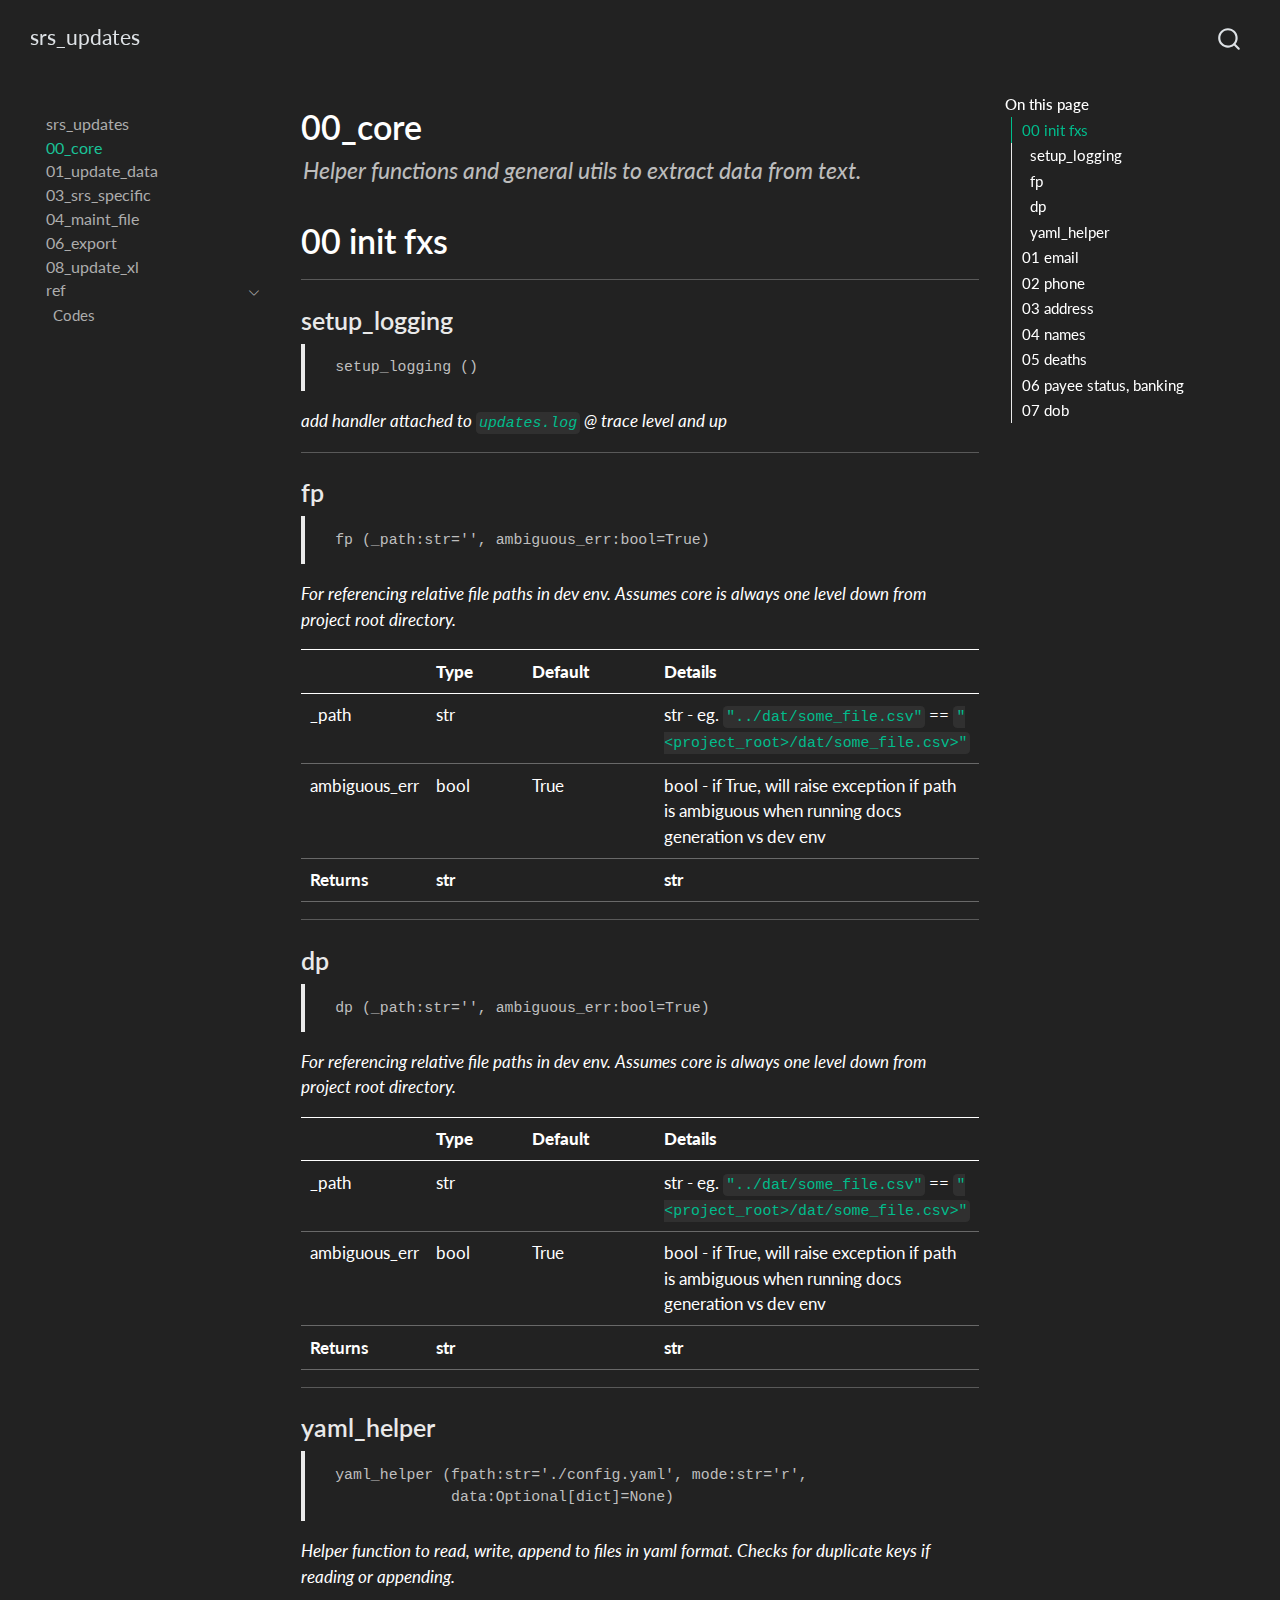
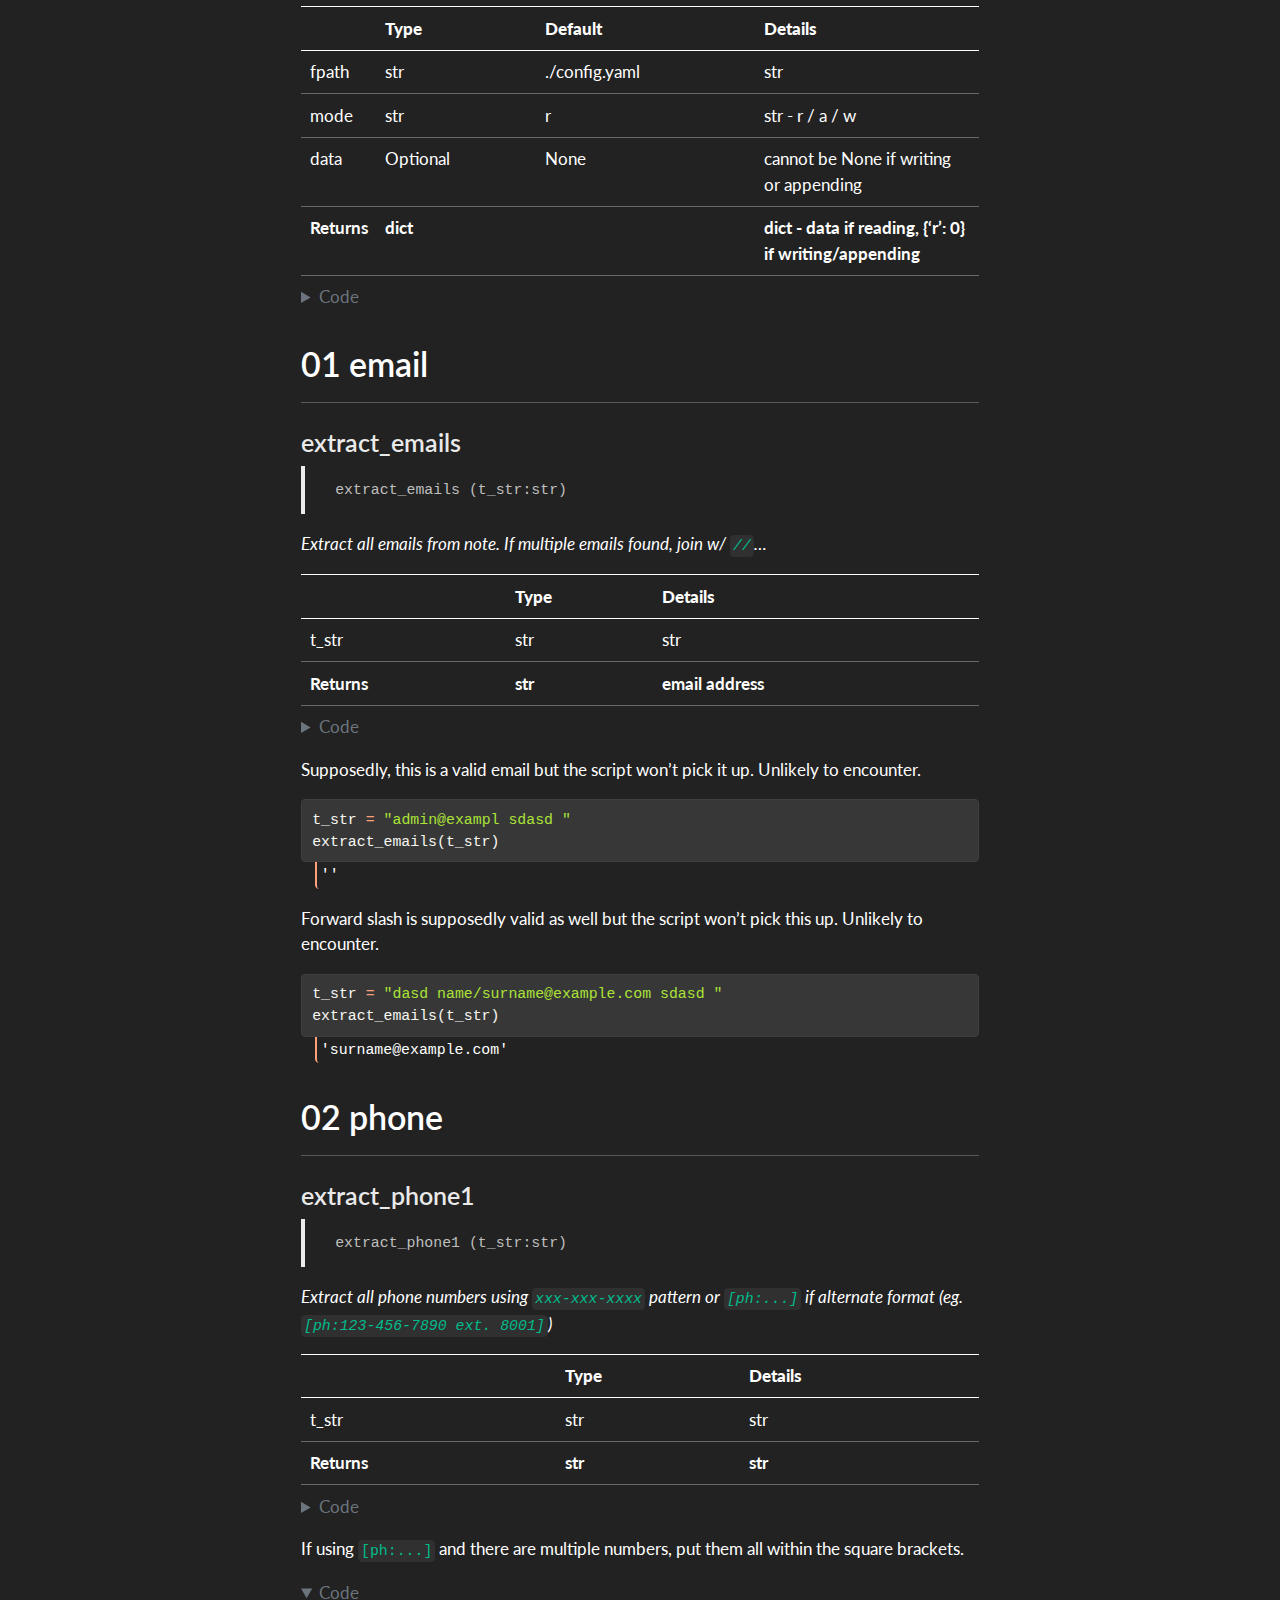
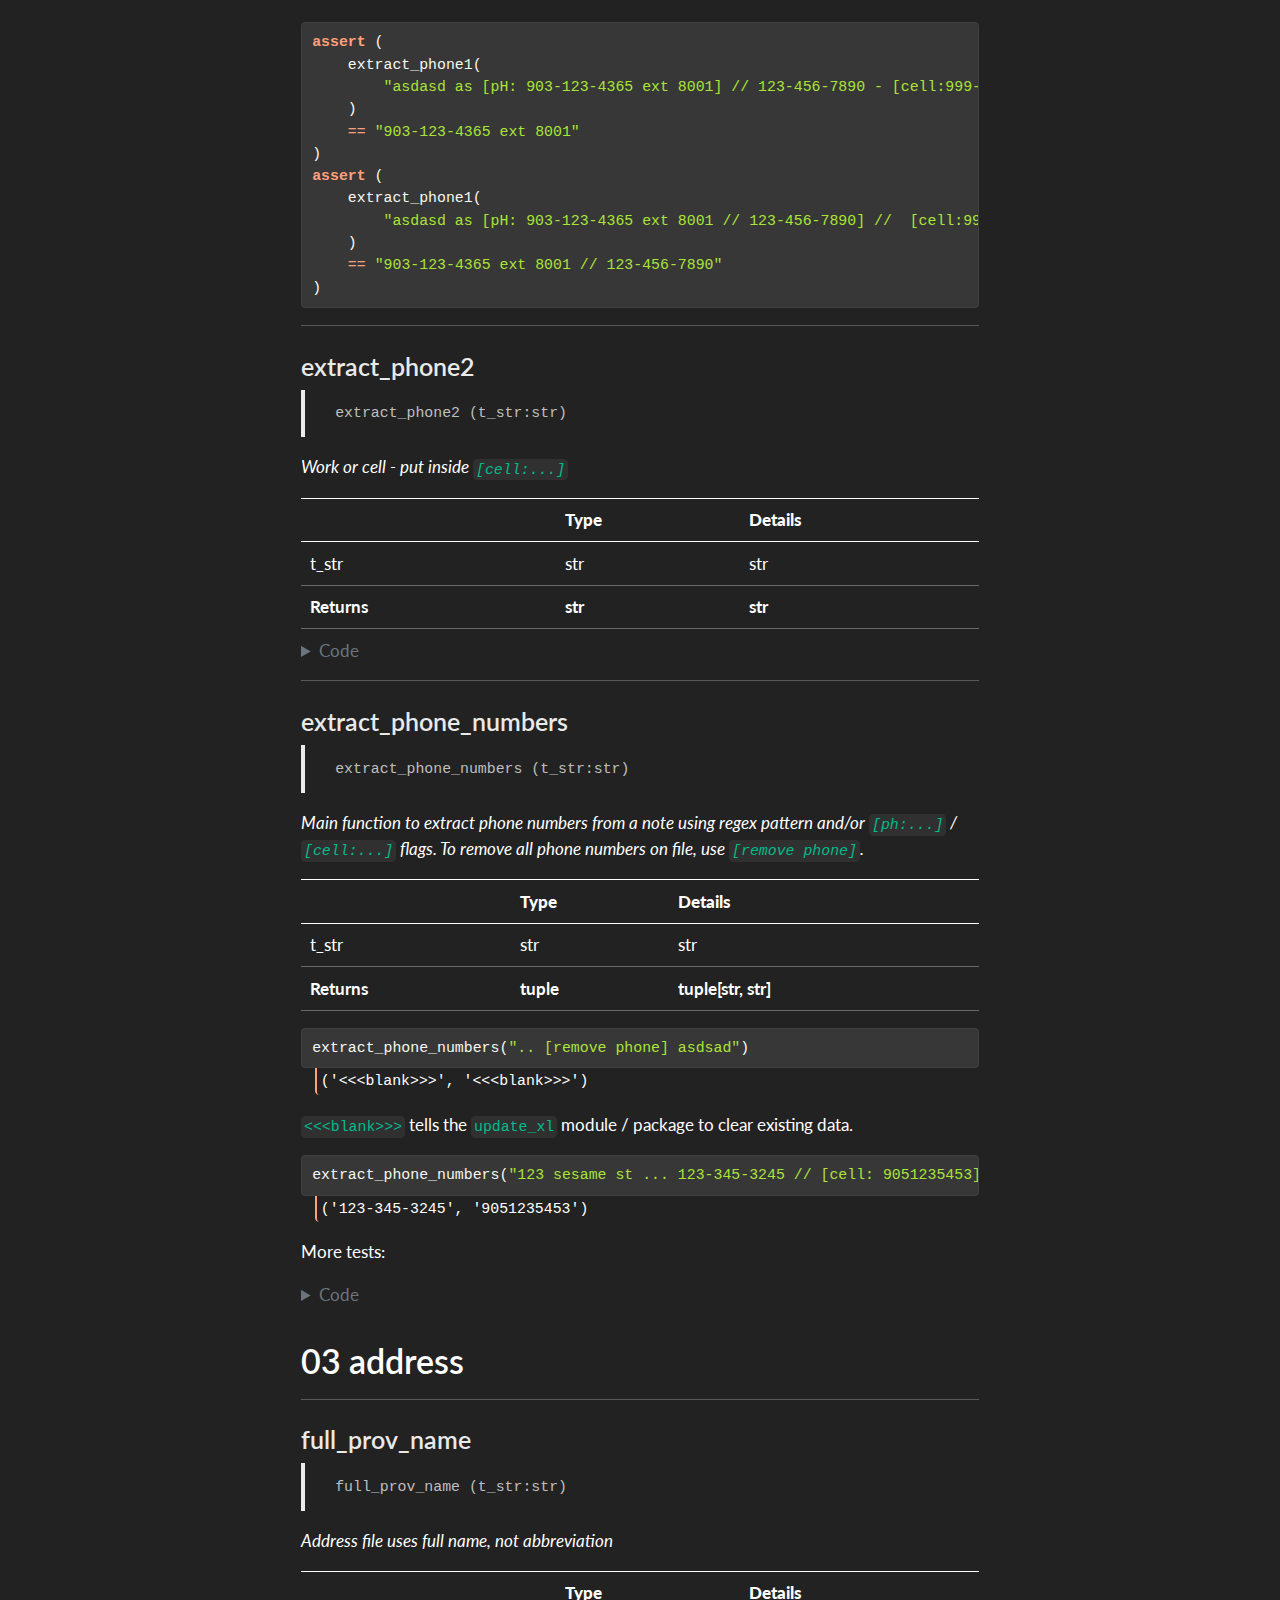
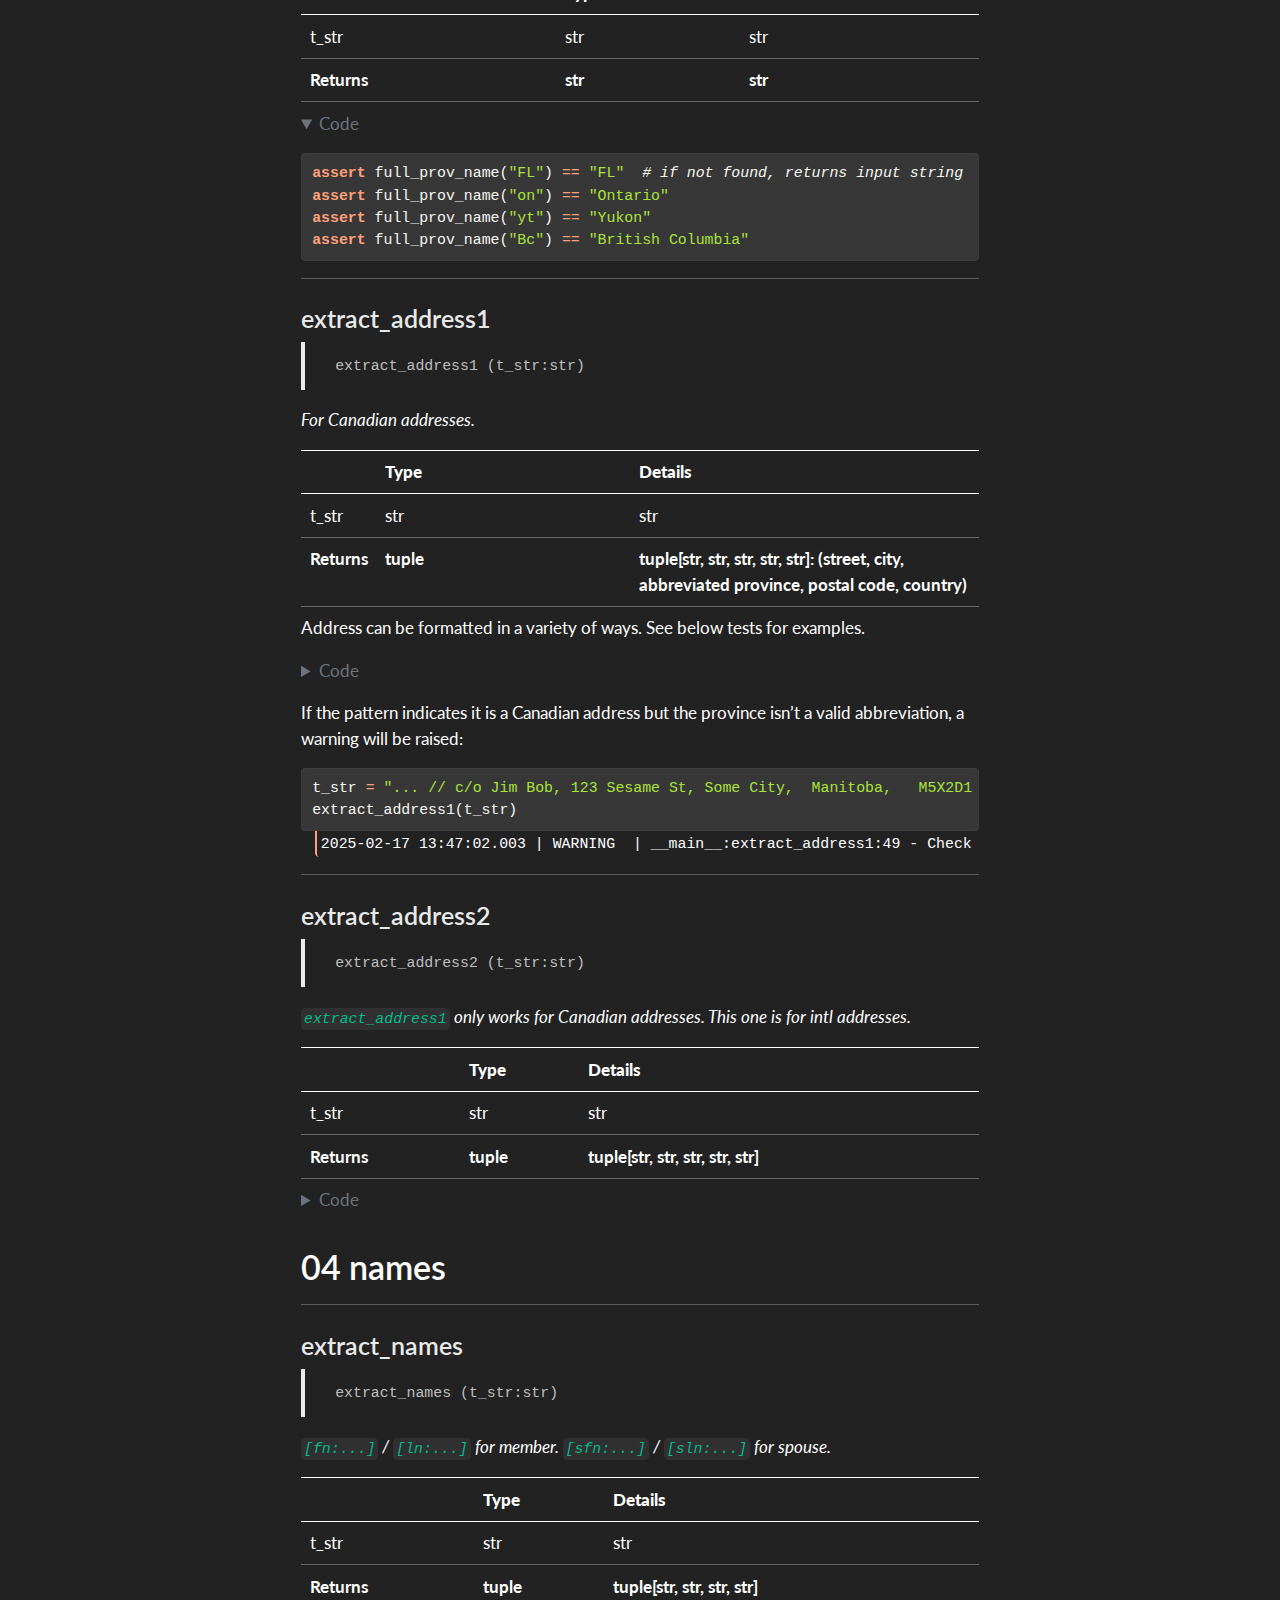
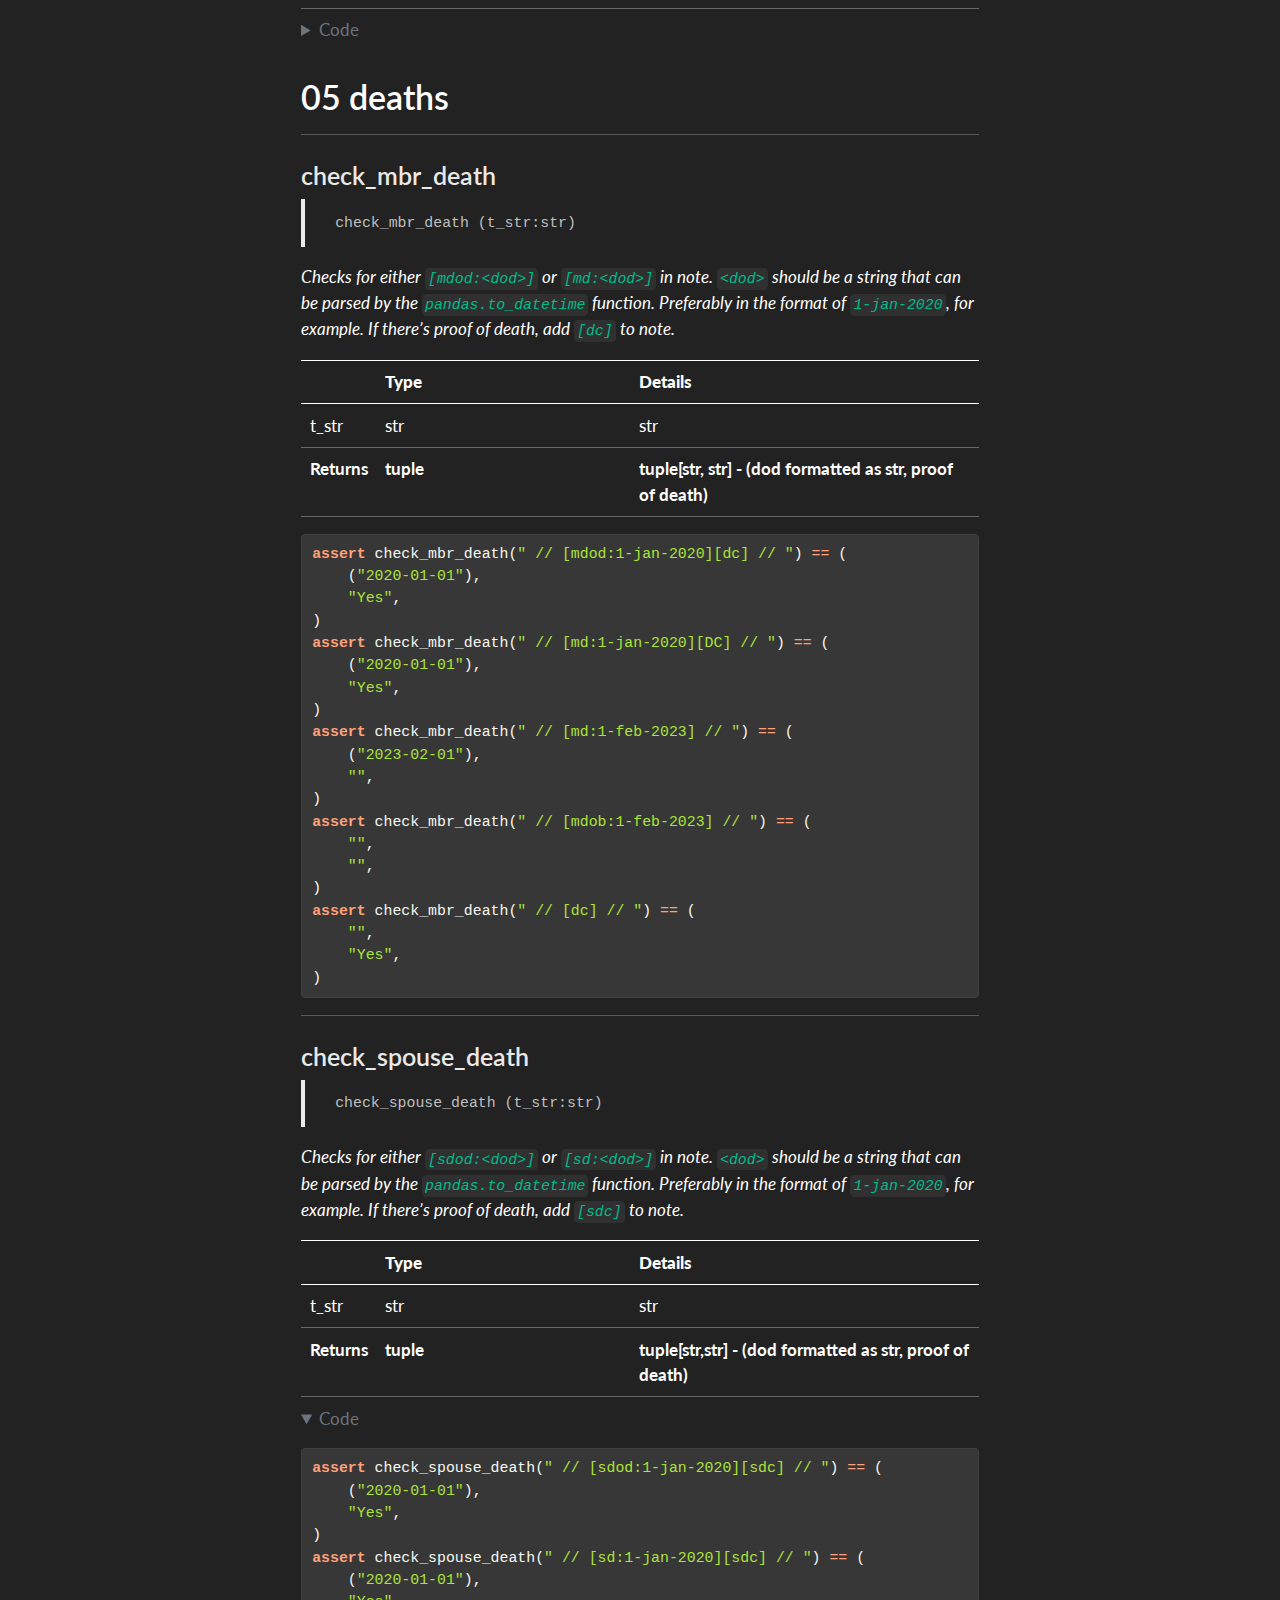
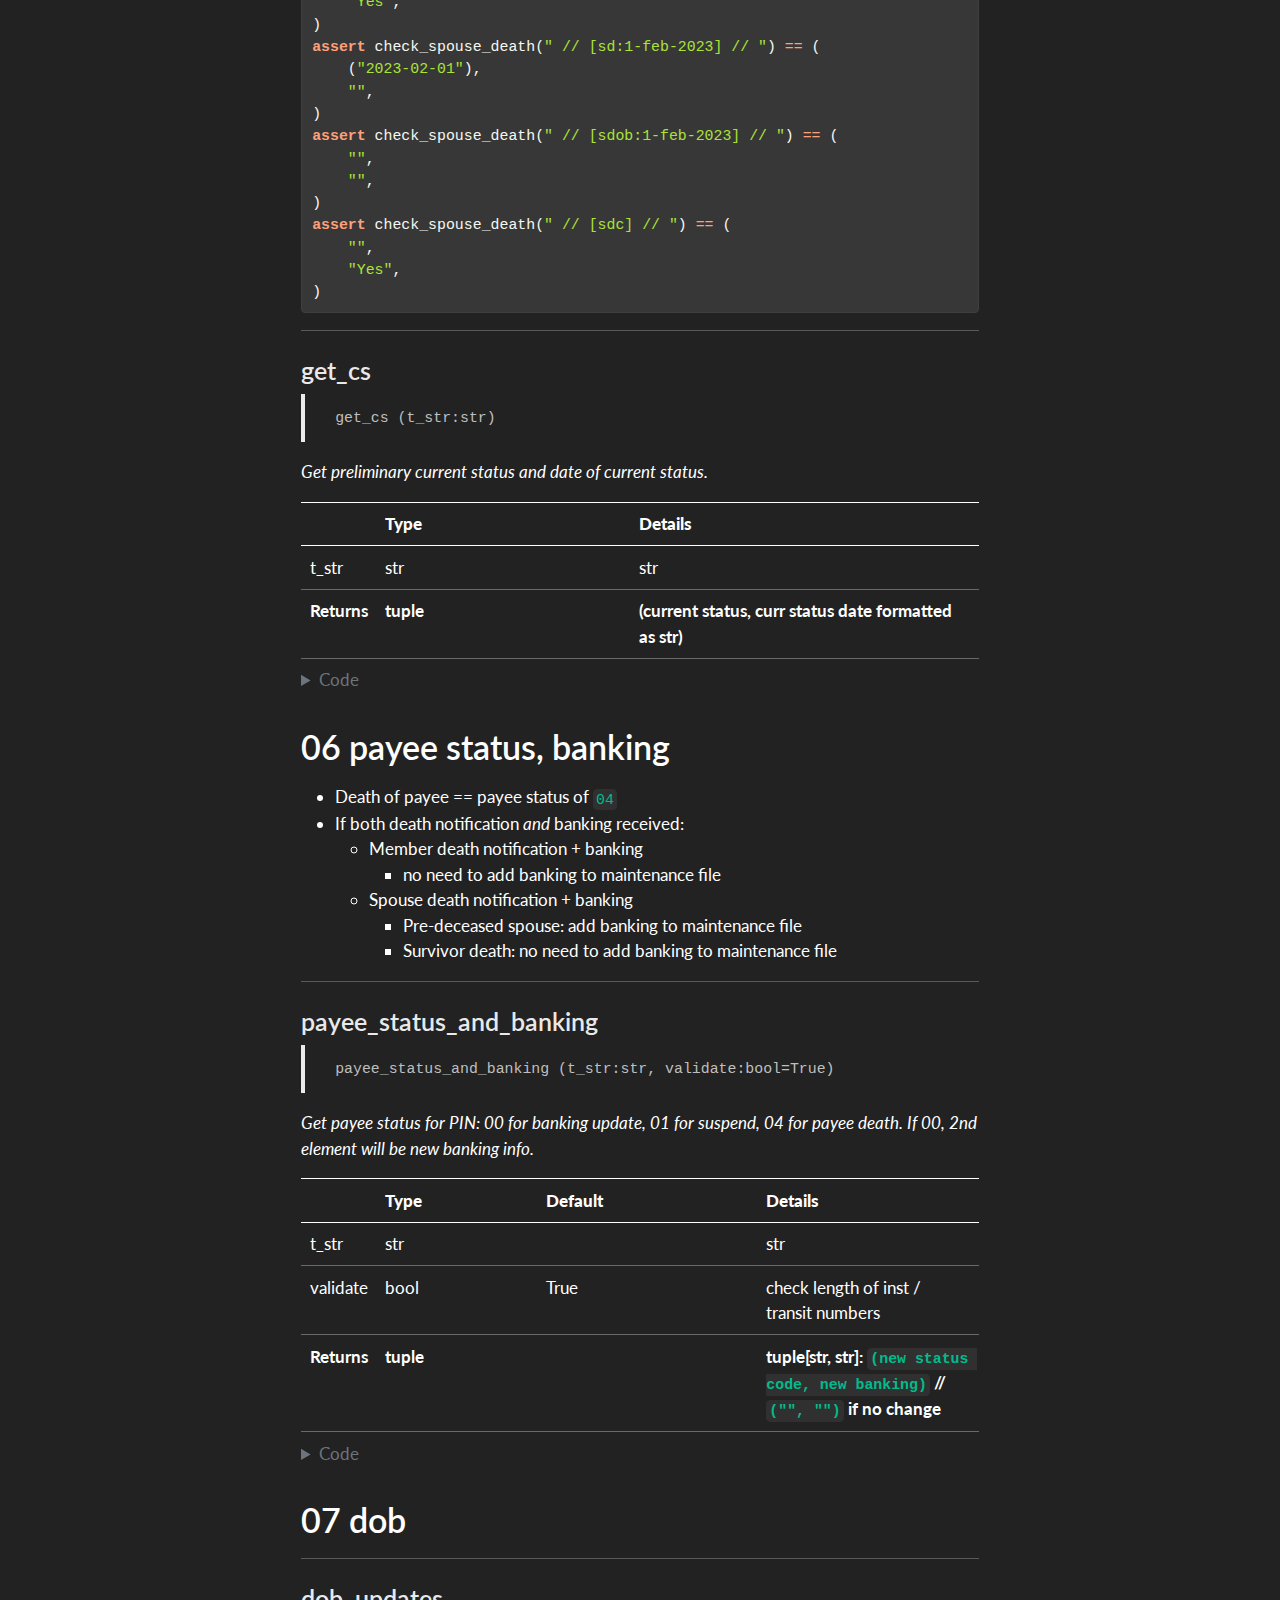
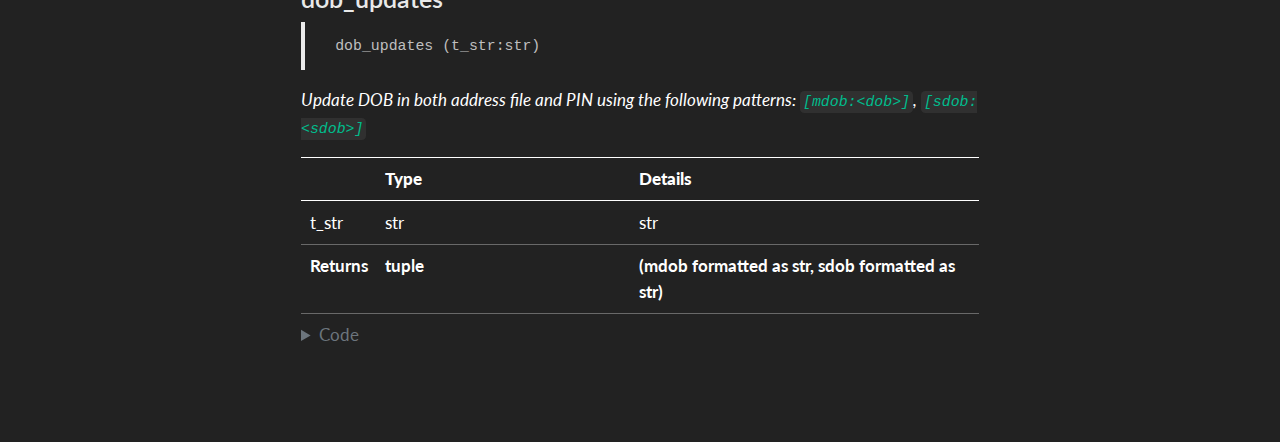
==== commit 2e05e4ea: "1.0.2" ====
--- a/docs/core.html
+++ b/docs/core.html
@@ -70,10 +70,10 @@
 <script src="site_libs/quarto-html/tippy.umd.min.js"></script>
 <script src="site_libs/quarto-html/anchor.min.js"></script>
 <link href="site_libs/quarto-html/tippy.css" rel="stylesheet">
-<link href="site_libs/quarto-html/quarto-syntax-highlighting.css" rel="stylesheet" id="quarto-text-highlighting-styles">
+<link href="site_libs/quarto-html/quarto-syntax-highlighting-dark.css" rel="stylesheet" id="quarto-text-highlighting-styles">
 <script src="site_libs/bootstrap/bootstrap.min.js"></script>
 <link href="site_libs/bootstrap/bootstrap-icons.css" rel="stylesheet">
-<link href="site_libs/bootstrap/bootstrap.min.css" rel="stylesheet" id="quarto-bootstrap" data-mode="light">
+<link href="site_libs/bootstrap/bootstrap.min.css" rel="stylesheet" id="quarto-bootstrap" data-mode="dark">
 <script id="quarto-search-options" type="application/json">{
   "location": "navbar",
   "copy-button": false,
@@ -217,9 +217,9 @@
   <li><a href="#init-fxs" id="toc-init-fxs" class="nav-link active" data-scroll-target="#init-fxs">00 init fxs</a>
   <ul class="collapse">
   <li><a href="#setup_logging" id="toc-setup_logging" class="nav-link" data-scroll-target="#setup_logging">setup_logging</a></li>
+  <li><a href="#fp" id="toc-fp" class="nav-link" data-scroll-target="#fp">fp</a></li>
+  <li><a href="#dp" id="toc-dp" class="nav-link" data-scroll-target="#dp">dp</a></li>
   <li><a href="#yaml_helper" id="toc-yaml_helper" class="nav-link" data-scroll-target="#yaml_helper">yaml_helper</a></li>
-  <li><a href="#dp" id="toc-dp" class="nav-link" data-scroll-target="#dp">dp</a></li>
-  <li><a href="#pp" id="toc-pp" class="nav-link" data-scroll-target="#pp">pp</a></li>
   </ul></li>
   <li><a href="#email" id="toc-email" class="nav-link" data-scroll-target="#email">01 email</a>
   <ul class="collapse">
@@ -285,7 +285,7 @@
 </header>
 
 
-<!-- WARNING: THIS FILE WAS AUTOGENERATED! DO NOT EDIT! -->
+<!-- ... -->
 <section id="init-fxs" class="level1">
 <h1>00 init fxs</h1>
 <hr>
@@ -294,15 +294,15 @@
 <blockquote class="blockquote">
 <pre><code> setup_logging ()</code></pre>
 </blockquote>
-<p>add handler attached to <code>updates.log</code> @ trace level and up</p>
+<p><em>add handler attached to <code>updates.log</code> @ trace level and up</em></p>
 <hr>
 </section>
-<section id="yaml_helper" class="level3">
-<h3 class="anchored" data-anchor-id="yaml_helper">yaml_helper</h3>
+<section id="fp" class="level3">
+<h3 class="anchored" data-anchor-id="fp">fp</h3>
 <blockquote class="blockquote">
-<pre><code> yaml_helper (fpath:str='./config.yaml', mode:str='r', data:dict=None)</code></pre>
+<pre><code> fp (_path:str='', ambiguous_err:bool=True)</code></pre>
 </blockquote>
-<p>Helper function to read, write, append to files in yaml format. Checks for duplicate keys if reading or appending.</p>
+<p><em>For referencing relative file paths in dev env. Assumes core is always one level down from project root directory.</em></p>
 <table class="caption-top table">
 <colgroup>
 <col style="width: 6%">
@@ -320,28 +320,22 @@
 </thead>
 <tbody>
 <tr class="odd">
-<td>fpath</td>
-<td>str</td>
-<td>./config.yaml</td>
-<td>str</td>
+<td>_path</td>
+<td>str</td>
+<td></td>
+<td>str - eg. <code>"../dat/some_file.csv"</code> == <code>"&lt;project_root&gt;/dat/some_file.csv&gt;"</code></td>
 </tr>
 <tr class="even">
-<td>mode</td>
-<td>str</td>
-<td>r</td>
-<td>str - r / a / w</td>
-</tr>
-<tr class="odd">
-<td>data</td>
-<td>dict</td>
-<td>None</td>
-<td>dict - cannot be None if writing or appending</td>
-</tr>
-<tr class="even">
+<td>ambiguous_err</td>
+<td>bool</td>
+<td>True</td>
+<td>bool - if True, will raise exception if path is ambiguous when running docs generation vs dev env</td>
+</tr>
+<tr class="odd">
 <td><strong>Returns</strong></td>
-<td><strong>dict</strong></td>
+<td><strong>str</strong></td>
 <td></td>
-<td><strong>dict - data if reading, {‘r’: 0} if writing/appending</strong></td>
+<td><strong>str</strong></td>
 </tr>
 </tbody>
 </table>
@@ -350,9 +344,9 @@
 <section id="dp" class="level3">
 <h3 class="anchored" data-anchor-id="dp">dp</h3>
 <blockquote class="blockquote">
-<pre><code> dp (_path:str='')</code></pre>
+<pre><code> dp (_path:str='', ambiguous_err:bool=True)</code></pre>
 </blockquote>
-<p>For referencing relative file paths in dev env. Assumes core is always one level down from project root directory.</p>
+<p><em>For referencing relative file paths in dev env. Assumes core is always one level down from project root directory.</em></p>
 <table class="caption-top table">
 <colgroup>
 <col style="width: 6%">
@@ -373,24 +367,31 @@
 <td>_path</td>
 <td>str</td>
 <td></td>
-<td>eg. “../dat/some_file.csv” == “&lt;project_root&gt;/dat/some_file.csv&gt;”</td>
+<td>str - eg. <code>"../dat/some_file.csv"</code> == <code>"&lt;project_root&gt;/dat/some_file.csv&gt;"</code></td>
 </tr>
 <tr class="even">
+<td>ambiguous_err</td>
+<td>bool</td>
+<td>True</td>
+<td>bool - if True, will raise exception if path is ambiguous when running docs generation vs dev env</td>
+</tr>
+<tr class="odd">
 <td><strong>Returns</strong></td>
 <td><strong>str</strong></td>
 <td></td>
-<td><strong>dev path</strong></td>
+<td><strong>str</strong></td>
 </tr>
 </tbody>
 </table>
 <hr>
 </section>
-<section id="pp" class="level3">
-<h3 class="anchored" data-anchor-id="pp">pp</h3>
+<section id="yaml_helper" class="level3">
+<h3 class="anchored" data-anchor-id="yaml_helper">yaml_helper</h3>
 <blockquote class="blockquote">
-<pre><code> pp (_path:str='')</code></pre>
+<pre><code> yaml_helper (fpath:str='./config.yaml', mode:str='r',
+              data:Optional[dict]=None)</code></pre>
 </blockquote>
-<p>Return package path as a normalized string. Assumes core is always one level down from project root directory.</p>
+<p><em>Helper function to read, write, append to files in yaml format. Checks for duplicate keys if reading or appending.</em></p>
 <table class="caption-top table">
 <colgroup>
 <col style="width: 6%">
@@ -408,19 +409,39 @@
 </thead>
 <tbody>
 <tr class="odd">
-<td>_path</td>
-<td>str</td>
-<td></td>
-<td>eg. “dat/some_file.csv” == “&lt;project_root&gt;/dat/some_file.csv&gt;”</td>
+<td>fpath</td>
+<td>str</td>
+<td>./config.yaml</td>
+<td>str</td>
+</tr>
+<tr class="even">
+<td>mode</td>
+<td>str</td>
+<td>r</td>
+<td>str - r / a / w</td>
+</tr>
+<tr class="odd">
+<td>data</td>
+<td>Optional</td>
+<td>None</td>
+<td>cannot be None if writing or appending</td>
 </tr>
 <tr class="even">
 <td><strong>Returns</strong></td>
-<td><strong>str</strong></td>
+<td><strong>dict</strong></td>
 <td></td>
-<td><strong>package path</strong></td>
+<td><strong>dict - data if reading, {‘r’: 0} if writing/appending</strong></td>
 </tr>
 </tbody>
 </table>
+<div id="cell-7" class="cell">
+<details class="code-fold">
+<summary>Code</summary>
+<div class="sourceCode cell-code" id="cb5"><pre class="sourceCode python code-with-copy"><code class="sourceCode python"><span id="cb5-1"><a href="#cb5-1" aria-hidden="true" tabindex="-1"></a>_fp <span class="op">=</span> fp(<span class="st">"../cfg/cfg.yml"</span>)</span>
+<span id="cb5-2"><a href="#cb5-2" aria-hidden="true" tabindex="-1"></a><span class="cf">assert</span> os.path.exists(_fp)</span>
+<span id="cb5-3"><a href="#cb5-3" aria-hidden="true" tabindex="-1"></a><span class="cf">assert</span> <span class="bu">list</span>(yaml_helper(_fp).keys()) <span class="op">==</span> [<span class="st">"test_cml_fp"</span>]</span></code><button title="Copy to Clipboard" class="code-copy-button"><i class="bi"></i></button></pre></div>
+</details>
+</div>
 </section>
 </section>
 <section id="email" class="level1">
@@ -431,7 +452,7 @@
 <blockquote class="blockquote">
 <pre><code> extract_emails (t_str:str)</code></pre>
 </blockquote>
-<p>Extract all emails from note. If multiple emails found, join w/ <code>//</code>…</p>
+<p><em>Extract all emails from note. If multiple emails found, join w/ <code>//</code>…</em></p>
 <table class="caption-top table">
 <thead>
 <tr class="header">
@@ -453,53 +474,53 @@
 </tr>
 </tbody>
 </table>
-<div id="cell-9" class="cell">
+<div id="cell-10" class="cell">
 <details class="code-fold">
 <summary>Code</summary>
-<div class="sourceCode cell-code" id="cb6"><pre class="sourceCode python code-with-copy"><code class="sourceCode python"><span id="cb6-1"><a href="#cb6-1" aria-hidden="true" tabindex="-1"></a><span class="cf">assert</span> extract_emails(<span class="st">"Some text here bob@gmail.ca some text here"</span>) <span class="op">==</span> <span class="st">"bob@gmail.ca"</span></span>
-<span id="cb6-2"><a href="#cb6-2" aria-hidden="true" tabindex="-1"></a><span class="cf">assert</span> (</span>
-<span id="cb6-3"><a href="#cb6-3" aria-hidden="true" tabindex="-1"></a>    extract_emails(<span class="st">"sdasd asd a232 very.common@example.com //"</span>)</span>
-<span id="cb6-4"><a href="#cb6-4" aria-hidden="true" tabindex="-1"></a>    <span class="op">==</span> <span class="st">"very.common@example.com"</span></span>
-<span id="cb6-5"><a href="#cb6-5" aria-hidden="true" tabindex="-1"></a>)</span>
-<span id="cb6-6"><a href="#cb6-6" aria-hidden="true" tabindex="-1"></a></span>
-<span id="cb6-7"><a href="#cb6-7" aria-hidden="true" tabindex="-1"></a>t_str <span class="op">=</span> <span class="st">"sdasd asd FirstName.LastName@EasierReading.org"</span></span>
-<span id="cb6-8"><a href="#cb6-8" aria-hidden="true" tabindex="-1"></a><span class="cf">assert</span> extract_emails(t_str) <span class="op">==</span> <span class="st">"FirstName.LastName@EasierReading.org"</span></span>
-<span id="cb6-9"><a href="#cb6-9" aria-hidden="true" tabindex="-1"></a><span class="cf">assert</span> extract_emails(<span class="st">"sds extract_emails x@example.com asda "</span>) <span class="op">==</span> <span class="st">"x@example.com"</span></span>
-<span id="cb6-10"><a href="#cb6-10" aria-hidden="true" tabindex="-1"></a><span class="cf">assert</span> (</span>
-<span id="cb6-11"><a href="#cb6-11" aria-hidden="true" tabindex="-1"></a>    extract_emails(</span>
-<span id="cb6-12"><a href="#cb6-12" aria-hidden="true" tabindex="-1"></a>        <span class="st">"long.email-address-with-hyphens@and.subdomains.example.com asda dasd asdasd "</span></span>
-<span id="cb6-13"><a href="#cb6-13" aria-hidden="true" tabindex="-1"></a>    )</span>
-<span id="cb6-14"><a href="#cb6-14" aria-hidden="true" tabindex="-1"></a>    <span class="op">==</span> <span class="st">"long.email-address-with-hyphens@and.subdomains.example.com"</span></span>
-<span id="cb6-15"><a href="#cb6-15" aria-hidden="true" tabindex="-1"></a>)</span>
-<span id="cb6-16"><a href="#cb6-16" aria-hidden="true" tabindex="-1"></a></span>
-<span id="cb6-17"><a href="#cb6-17" aria-hidden="true" tabindex="-1"></a>t_str <span class="op">=</span> <span class="st">"dasd adasd user.name+tag+sorting@example.com asd asd "</span></span>
-<span id="cb6-18"><a href="#cb6-18" aria-hidden="true" tabindex="-1"></a><span class="cf">assert</span> extract_emails(t_str) <span class="op">==</span> <span class="st">"user.name+tag+sorting@example.com"</span></span>
-<span id="cb6-19"><a href="#cb6-19" aria-hidden="true" tabindex="-1"></a></span>
-<span id="cb6-20"><a href="#cb6-20" aria-hidden="true" tabindex="-1"></a>t_str <span class="op">=</span> <span class="st">"dasd adasd user.name+tag+sorting@s.example    asd asd "</span></span>
-<span id="cb6-21"><a href="#cb6-21" aria-hidden="true" tabindex="-1"></a><span class="cf">assert</span> extract_emails(t_str) <span class="op">==</span> <span class="st">"user.name+tag+sorting@s.example"</span></span>
-<span id="cb6-22"><a href="#cb6-22" aria-hidden="true" tabindex="-1"></a></span>
-<span id="cb6-23"><a href="#cb6-23" aria-hidden="true" tabindex="-1"></a>t_str <span class="op">=</span> (</span>
-<span id="cb6-24"><a href="#cb6-24" aria-hidden="true" tabindex="-1"></a>    <span class="st">"dasd bob@gmail.com adasd user.name+tag+sorting@s.example    asd asd "</span></span>
-<span id="cb6-25"><a href="#cb6-25" aria-hidden="true" tabindex="-1"></a>    <span class="op">+</span> <span class="st">"dasd adasd user.name+tag+sorting@example.com asd asd "</span></span>
-<span id="cb6-26"><a href="#cb6-26" aria-hidden="true" tabindex="-1"></a>)</span>
-<span id="cb6-27"><a href="#cb6-27" aria-hidden="true" tabindex="-1"></a><span class="cf">assert</span> (</span>
-<span id="cb6-28"><a href="#cb6-28" aria-hidden="true" tabindex="-1"></a>    extract_emails(t_str)</span>
-<span id="cb6-29"><a href="#cb6-29" aria-hidden="true" tabindex="-1"></a>    <span class="op">==</span> <span class="st">"bob@gmail.com // user.name+tag+sorting@s.example // user.name+tag+sorting@example.com"</span></span>
-<span id="cb6-30"><a href="#cb6-30" aria-hidden="true" tabindex="-1"></a>)</span></code><button title="Copy to Clipboard" class="code-copy-button"><i class="bi"></i></button></pre></div>
+<div class="sourceCode cell-code" id="cb7"><pre class="sourceCode python code-with-copy"><code class="sourceCode python"><span id="cb7-1"><a href="#cb7-1" aria-hidden="true" tabindex="-1"></a><span class="cf">assert</span> extract_emails(<span class="st">"Some text here bob@gmail.ca some text here"</span>) <span class="op">==</span> <span class="st">"bob@gmail.ca"</span></span>
+<span id="cb7-2"><a href="#cb7-2" aria-hidden="true" tabindex="-1"></a><span class="cf">assert</span> (</span>
+<span id="cb7-3"><a href="#cb7-3" aria-hidden="true" tabindex="-1"></a>    extract_emails(<span class="st">"sdasd asd a232 very.common@example.com //"</span>)</span>
+<span id="cb7-4"><a href="#cb7-4" aria-hidden="true" tabindex="-1"></a>    <span class="op">==</span> <span class="st">"very.common@example.com"</span></span>
+<span id="cb7-5"><a href="#cb7-5" aria-hidden="true" tabindex="-1"></a>)</span>
+<span id="cb7-6"><a href="#cb7-6" aria-hidden="true" tabindex="-1"></a></span>
+<span id="cb7-7"><a href="#cb7-7" aria-hidden="true" tabindex="-1"></a>t_str <span class="op">=</span> <span class="st">"sdasd asd FirstName.LastName@EasierReading.org"</span></span>
+<span id="cb7-8"><a href="#cb7-8" aria-hidden="true" tabindex="-1"></a><span class="cf">assert</span> extract_emails(t_str) <span class="op">==</span> <span class="st">"FirstName.LastName@EasierReading.org"</span></span>
+<span id="cb7-9"><a href="#cb7-9" aria-hidden="true" tabindex="-1"></a><span class="cf">assert</span> extract_emails(<span class="st">"sds extract_emails x@example.com asda "</span>) <span class="op">==</span> <span class="st">"x@example.com"</span></span>
+<span id="cb7-10"><a href="#cb7-10" aria-hidden="true" tabindex="-1"></a><span class="cf">assert</span> (</span>
+<span id="cb7-11"><a href="#cb7-11" aria-hidden="true" tabindex="-1"></a>    extract_emails(</span>
+<span id="cb7-12"><a href="#cb7-12" aria-hidden="true" tabindex="-1"></a>        <span class="st">"long.email-address-with-hyphens@and.subdomains.example.com asda dasd asdasd "</span></span>
+<span id="cb7-13"><a href="#cb7-13" aria-hidden="true" tabindex="-1"></a>    )</span>
+<span id="cb7-14"><a href="#cb7-14" aria-hidden="true" tabindex="-1"></a>    <span class="op">==</span> <span class="st">"long.email-address-with-hyphens@and.subdomains.example.com"</span></span>
+<span id="cb7-15"><a href="#cb7-15" aria-hidden="true" tabindex="-1"></a>)</span>
+<span id="cb7-16"><a href="#cb7-16" aria-hidden="true" tabindex="-1"></a></span>
+<span id="cb7-17"><a href="#cb7-17" aria-hidden="true" tabindex="-1"></a>t_str <span class="op">=</span> <span class="st">"dasd adasd user.name+tag+sorting@example.com asd asd "</span></span>
+<span id="cb7-18"><a href="#cb7-18" aria-hidden="true" tabindex="-1"></a><span class="cf">assert</span> extract_emails(t_str) <span class="op">==</span> <span class="st">"user.name+tag+sorting@example.com"</span></span>
+<span id="cb7-19"><a href="#cb7-19" aria-hidden="true" tabindex="-1"></a></span>
+<span id="cb7-20"><a href="#cb7-20" aria-hidden="true" tabindex="-1"></a>t_str <span class="op">=</span> <span class="st">"dasd adasd user.name+tag+sorting@s.example    asd asd "</span></span>
+<span id="cb7-21"><a href="#cb7-21" aria-hidden="true" tabindex="-1"></a><span class="cf">assert</span> extract_emails(t_str) <span class="op">==</span> <span class="st">"user.name+tag+sorting@s.example"</span></span>
+<span id="cb7-22"><a href="#cb7-22" aria-hidden="true" tabindex="-1"></a></span>
+<span id="cb7-23"><a href="#cb7-23" aria-hidden="true" tabindex="-1"></a>t_str <span class="op">=</span> (</span>
+<span id="cb7-24"><a href="#cb7-24" aria-hidden="true" tabindex="-1"></a>    <span class="st">"dasd bob@gmail.com adasd user.name+tag+sorting@s.example    asd asd "</span></span>
+<span id="cb7-25"><a href="#cb7-25" aria-hidden="true" tabindex="-1"></a>    <span class="op">+</span> <span class="st">"dasd adasd user.name+tag+sorting@example.com asd asd "</span></span>
+<span id="cb7-26"><a href="#cb7-26" aria-hidden="true" tabindex="-1"></a>)</span>
+<span id="cb7-27"><a href="#cb7-27" aria-hidden="true" tabindex="-1"></a><span class="cf">assert</span> (</span>
+<span id="cb7-28"><a href="#cb7-28" aria-hidden="true" tabindex="-1"></a>    extract_emails(t_str)</span>
+<span id="cb7-29"><a href="#cb7-29" aria-hidden="true" tabindex="-1"></a>    <span class="op">==</span> <span class="st">"bob@gmail.com // user.name+tag+sorting@s.example // user.name+tag+sorting@example.com"</span></span>
+<span id="cb7-30"><a href="#cb7-30" aria-hidden="true" tabindex="-1"></a>)</span></code><button title="Copy to Clipboard" class="code-copy-button"><i class="bi"></i></button></pre></div>
 </details>
 </div>
 <p>Supposedly, this is a valid email but the script won’t pick it up. Unlikely to encounter.</p>
-<div id="cell-11" class="cell">
-<div class="sourceCode cell-code" id="cb7"><pre class="sourceCode python code-with-copy"><code class="sourceCode python"><span id="cb7-1"><a href="#cb7-1" aria-hidden="true" tabindex="-1"></a>t_str <span class="op">=</span> <span class="st">"admin@exampl sdasd "</span></span>
-<span id="cb7-2"><a href="#cb7-2" aria-hidden="true" tabindex="-1"></a>extract_emails(t_str)</span></code><button title="Copy to Clipboard" class="code-copy-button"><i class="bi"></i></button></pre></div>
+<div id="cell-12" class="cell">
+<div class="sourceCode cell-code" id="cb8"><pre class="sourceCode python code-with-copy"><code class="sourceCode python"><span id="cb8-1"><a href="#cb8-1" aria-hidden="true" tabindex="-1"></a>t_str <span class="op">=</span> <span class="st">"admin@exampl sdasd "</span></span>
+<span id="cb8-2"><a href="#cb8-2" aria-hidden="true" tabindex="-1"></a>extract_emails(t_str)</span></code><button title="Copy to Clipboard" class="code-copy-button"><i class="bi"></i></button></pre></div>
 <div class="cell-output cell-output-display">
 <pre><code>''</code></pre>
 </div>
 </div>
 <p>Forward slash is supposedly valid as well but the script won’t pick this up. Unlikely to encounter.</p>
-<div id="cell-13" class="cell">
-<div class="sourceCode cell-code" id="cb9"><pre class="sourceCode python code-with-copy"><code class="sourceCode python"><span id="cb9-1"><a href="#cb9-1" aria-hidden="true" tabindex="-1"></a>t_str <span class="op">=</span> <span class="st">"dasd name/surname@example.com sdasd "</span></span>
-<span id="cb9-2"><a href="#cb9-2" aria-hidden="true" tabindex="-1"></a>extract_emails(t_str)</span></code><button title="Copy to Clipboard" class="code-copy-button"><i class="bi"></i></button></pre></div>
+<div id="cell-14" class="cell">
+<div class="sourceCode cell-code" id="cb10"><pre class="sourceCode python code-with-copy"><code class="sourceCode python"><span id="cb10-1"><a href="#cb10-1" aria-hidden="true" tabindex="-1"></a>t_str <span class="op">=</span> <span class="st">"dasd name/surname@example.com sdasd "</span></span>
+<span id="cb10-2"><a href="#cb10-2" aria-hidden="true" tabindex="-1"></a>extract_emails(t_str)</span></code><button title="Copy to Clipboard" class="code-copy-button"><i class="bi"></i></button></pre></div>
 <div class="cell-output cell-output-display">
 <pre><code>'surname@example.com'</code></pre>
 </div>
@@ -514,7 +535,7 @@
 <blockquote class="blockquote">
 <pre><code> extract_phone1 (t_str:str)</code></pre>
 </blockquote>
-<p>Extract all phone numbers using <code>xxx-xxx-xxxx</code> pattern or <code>[ph:...]</code> if alternate format (eg. <code>[ph:123-456-7890 ext. 8001]</code>)</p>
+<p><em>Extract all phone numbers using <code>xxx-xxx-xxxx</code> pattern or <code>[ph:...]</code> if alternate format (eg. <code>[ph:123-456-7890 ext. 8001]</code>)</em></p>
 <table class="caption-top table">
 <thead>
 <tr class="header">
@@ -536,39 +557,39 @@
 </tr>
 </tbody>
 </table>
-<div id="cell-16" class="cell">
+<div id="cell-17" class="cell">
 <details class="code-fold">
 <summary>Code</summary>
-<div class="sourceCode cell-code" id="cb12"><pre class="sourceCode python code-with-copy"><code class="sourceCode python"><span id="cb12-1"><a href="#cb12-1" aria-hidden="true" tabindex="-1"></a><span class="cf">assert</span> (</span>
-<span id="cb12-2"><a href="#cb12-2" aria-hidden="true" tabindex="-1"></a>    extract_phone1(<span class="st">"dasda  123-123-1234 // 123-343-4521 "</span>)</span>
-<span id="cb12-3"><a href="#cb12-3" aria-hidden="true" tabindex="-1"></a>    <span class="op">==</span> <span class="st">"123-123-1234 // 123-343-4521"</span></span>
-<span id="cb12-4"><a href="#cb12-4" aria-hidden="true" tabindex="-1"></a>)</span>
-<span id="cb12-5"><a href="#cb12-5" aria-hidden="true" tabindex="-1"></a><span class="cf">assert</span> (</span>
-<span id="cb12-6"><a href="#cb12-6" aria-hidden="true" tabindex="-1"></a>    extract_phone1(<span class="st">"asdasd as [ph: 903-123-4365 ext 8001] // sadasd "</span>)</span>
-<span id="cb12-7"><a href="#cb12-7" aria-hidden="true" tabindex="-1"></a>    <span class="op">==</span> <span class="st">"903-123-4365 ext 8001"</span></span>
-<span id="cb12-8"><a href="#cb12-8" aria-hidden="true" tabindex="-1"></a>)</span>
-<span id="cb12-9"><a href="#cb12-9" aria-hidden="true" tabindex="-1"></a><span class="cf">assert</span> (</span>
-<span id="cb12-10"><a href="#cb12-10" aria-hidden="true" tabindex="-1"></a>    extract_phone1(<span class="st">"asdasd as [pH: 903-123-4365 ext 8001] // sadasd "</span>)</span>
-<span id="cb12-11"><a href="#cb12-11" aria-hidden="true" tabindex="-1"></a>    <span class="op">==</span> <span class="st">"903-123-4365 ext 8001"</span></span>
-<span id="cb12-12"><a href="#cb12-12" aria-hidden="true" tabindex="-1"></a>)</span></code><button title="Copy to Clipboard" class="code-copy-button"><i class="bi"></i></button></pre></div>
+<div class="sourceCode cell-code" id="cb13"><pre class="sourceCode python code-with-copy"><code class="sourceCode python"><span id="cb13-1"><a href="#cb13-1" aria-hidden="true" tabindex="-1"></a><span class="cf">assert</span> (</span>
+<span id="cb13-2"><a href="#cb13-2" aria-hidden="true" tabindex="-1"></a>    extract_phone1(<span class="st">"dasda  123-123-1234 // 123-343-4521 "</span>)</span>
+<span id="cb13-3"><a href="#cb13-3" aria-hidden="true" tabindex="-1"></a>    <span class="op">==</span> <span class="st">"123-123-1234 // 123-343-4521"</span></span>
+<span id="cb13-4"><a href="#cb13-4" aria-hidden="true" tabindex="-1"></a>)</span>
+<span id="cb13-5"><a href="#cb13-5" aria-hidden="true" tabindex="-1"></a><span class="cf">assert</span> (</span>
+<span id="cb13-6"><a href="#cb13-6" aria-hidden="true" tabindex="-1"></a>    extract_phone1(<span class="st">"asdasd as [ph: 903-123-4365 ext 8001] // sadasd "</span>)</span>
+<span id="cb13-7"><a href="#cb13-7" aria-hidden="true" tabindex="-1"></a>    <span class="op">==</span> <span class="st">"903-123-4365 ext 8001"</span></span>
+<span id="cb13-8"><a href="#cb13-8" aria-hidden="true" tabindex="-1"></a>)</span>
+<span id="cb13-9"><a href="#cb13-9" aria-hidden="true" tabindex="-1"></a><span class="cf">assert</span> (</span>
+<span id="cb13-10"><a href="#cb13-10" aria-hidden="true" tabindex="-1"></a>    extract_phone1(<span class="st">"asdasd as [pH: 903-123-4365 ext 8001] // sadasd "</span>)</span>
+<span id="cb13-11"><a href="#cb13-11" aria-hidden="true" tabindex="-1"></a>    <span class="op">==</span> <span class="st">"903-123-4365 ext 8001"</span></span>
+<span id="cb13-12"><a href="#cb13-12" aria-hidden="true" tabindex="-1"></a>)</span></code><button title="Copy to Clipboard" class="code-copy-button"><i class="bi"></i></button></pre></div>
 </details>
 </div>
 <p>If using <code>[ph:...]</code> and there are multiple numbers, put them all within the square brackets.</p>
-<div id="cell-18" class="cell">
+<div id="cell-19" class="cell">
 <details open="" class="code-fold">
 <summary>Code</summary>
-<div class="sourceCode cell-code" id="cb13"><pre class="sourceCode python code-with-copy"><code class="sourceCode python"><span id="cb13-1"><a href="#cb13-1" aria-hidden="true" tabindex="-1"></a><span class="cf">assert</span> (</span>
-<span id="cb13-2"><a href="#cb13-2" aria-hidden="true" tabindex="-1"></a>    extract_phone1(</span>
-<span id="cb13-3"><a href="#cb13-3" aria-hidden="true" tabindex="-1"></a>        <span class="st">"asdasd as [pH: 903-123-4365 ext 8001] // 123-456-7890 - [cell:999-999-9999] sadasd "</span></span>
-<span id="cb13-4"><a href="#cb13-4" aria-hidden="true" tabindex="-1"></a>    )</span>
-<span id="cb13-5"><a href="#cb13-5" aria-hidden="true" tabindex="-1"></a>    <span class="op">==</span> <span class="st">"903-123-4365 ext 8001"</span></span>
-<span id="cb13-6"><a href="#cb13-6" aria-hidden="true" tabindex="-1"></a>)</span>
-<span id="cb13-7"><a href="#cb13-7" aria-hidden="true" tabindex="-1"></a><span class="cf">assert</span> (</span>
-<span id="cb13-8"><a href="#cb13-8" aria-hidden="true" tabindex="-1"></a>    extract_phone1(</span>
-<span id="cb13-9"><a href="#cb13-9" aria-hidden="true" tabindex="-1"></a>        <span class="st">"asdasd as [pH: 903-123-4365 ext 8001 // 123-456-7890] //  [cell:999-999-9999] sadasd "</span></span>
-<span id="cb13-10"><a href="#cb13-10" aria-hidden="true" tabindex="-1"></a>    )</span>
-<span id="cb13-11"><a href="#cb13-11" aria-hidden="true" tabindex="-1"></a>    <span class="op">==</span> <span class="st">"903-123-4365 ext 8001 // 123-456-7890"</span></span>
-<span id="cb13-12"><a href="#cb13-12" aria-hidden="true" tabindex="-1"></a>)</span></code><button title="Copy to Clipboard" class="code-copy-button"><i class="bi"></i></button></pre></div>
+<div class="sourceCode cell-code" id="cb14"><pre class="sourceCode python code-with-copy"><code class="sourceCode python"><span id="cb14-1"><a href="#cb14-1" aria-hidden="true" tabindex="-1"></a><span class="cf">assert</span> (</span>
+<span id="cb14-2"><a href="#cb14-2" aria-hidden="true" tabindex="-1"></a>    extract_phone1(</span>
+<span id="cb14-3"><a href="#cb14-3" aria-hidden="true" tabindex="-1"></a>        <span class="st">"asdasd as [pH: 903-123-4365 ext 8001] // 123-456-7890 - [cell:999-999-9999] sadasd "</span></span>
+<span id="cb14-4"><a href="#cb14-4" aria-hidden="true" tabindex="-1"></a>    )</span>
+<span id="cb14-5"><a href="#cb14-5" aria-hidden="true" tabindex="-1"></a>    <span class="op">==</span> <span class="st">"903-123-4365 ext 8001"</span></span>
+<span id="cb14-6"><a href="#cb14-6" aria-hidden="true" tabindex="-1"></a>)</span>
+<span id="cb14-7"><a href="#cb14-7" aria-hidden="true" tabindex="-1"></a><span class="cf">assert</span> (</span>
+<span id="cb14-8"><a href="#cb14-8" aria-hidden="true" tabindex="-1"></a>    extract_phone1(</span>
+<span id="cb14-9"><a href="#cb14-9" aria-hidden="true" tabindex="-1"></a>        <span class="st">"asdasd as [pH: 903-123-4365 ext 8001 // 123-456-7890] //  [cell:999-999-9999] sadasd "</span></span>
+<span id="cb14-10"><a href="#cb14-10" aria-hidden="true" tabindex="-1"></a>    )</span>
+<span id="cb14-11"><a href="#cb14-11" aria-hidden="true" tabindex="-1"></a>    <span class="op">==</span> <span class="st">"903-123-4365 ext 8001 // 123-456-7890"</span></span>
+<span id="cb14-12"><a href="#cb14-12" aria-hidden="true" tabindex="-1"></a>)</span></code><button title="Copy to Clipboard" class="code-copy-button"><i class="bi"></i></button></pre></div>
 </details>
 </div>
 <hr>
@@ -578,7 +599,7 @@
 <blockquote class="blockquote">
 <pre><code> extract_phone2 (t_str:str)</code></pre>
 </blockquote>
-<p>Work or cell - put inside <code>[cell:...]</code></p>
+<p><em>Work or cell - put inside <code>[cell:...]</code></em></p>
 <table class="caption-top table">
 <thead>
 <tr class="header">
@@ -600,16 +621,16 @@
 </tr>
 </tbody>
 </table>
-<div id="cell-20" class="cell">
+<div id="cell-21" class="cell">
 <details class="code-fold">
 <summary>Code</summary>
-<div class="sourceCode cell-code" id="cb15"><pre class="sourceCode python code-with-copy"><code class="sourceCode python"><span id="cb15-1"><a href="#cb15-1" aria-hidden="true" tabindex="-1"></a><span class="cf">assert</span> extract_phone2(<span class="st">"asdsad 123-213-4521"</span>) <span class="op">==</span> <span class="st">""</span></span>
-<span id="cb15-2"><a href="#cb15-2" aria-hidden="true" tabindex="-1"></a><span class="cf">assert</span> extract_phone2(<span class="st">"asdsad [cell: 123-213-4521  ]"</span>) <span class="op">==</span> <span class="st">"123-213-4521"</span></span>
-<span id="cb15-3"><a href="#cb15-3" aria-hidden="true" tabindex="-1"></a><span class="cf">assert</span> extract_phone2(<span class="st">"asdsad [CELL:  123-213-4521  ]"</span>) <span class="op">==</span> <span class="st">"123-213-4521"</span></span>
-<span id="cb15-4"><a href="#cb15-4" aria-hidden="true" tabindex="-1"></a><span class="cf">assert</span> (</span>
-<span id="cb15-5"><a href="#cb15-5" aria-hidden="true" tabindex="-1"></a>    extract_phone2(<span class="st">"asdsad [CELL:  123-213-4521 // 999-99999999999 ]"</span>)</span>
-<span id="cb15-6"><a href="#cb15-6" aria-hidden="true" tabindex="-1"></a>    <span class="op">==</span> <span class="st">"123-213-4521 // 999-99999999999"</span></span>
-<span id="cb15-7"><a href="#cb15-7" aria-hidden="true" tabindex="-1"></a>)</span></code><button title="Copy to Clipboard" class="code-copy-button"><i class="bi"></i></button></pre></div>
+<div class="sourceCode cell-code" id="cb16"><pre class="sourceCode python code-with-copy"><code class="sourceCode python"><span id="cb16-1"><a href="#cb16-1" aria-hidden="true" tabindex="-1"></a><span class="cf">assert</span> extract_phone2(<span class="st">"asdsad 123-213-4521"</span>) <span class="op">==</span> <span class="st">""</span></span>
+<span id="cb16-2"><a href="#cb16-2" aria-hidden="true" tabindex="-1"></a><span class="cf">assert</span> extract_phone2(<span class="st">"asdsad [cell: 123-213-4521  ]"</span>) <span class="op">==</span> <span class="st">"123-213-4521"</span></span>
+<span id="cb16-3"><a href="#cb16-3" aria-hidden="true" tabindex="-1"></a><span class="cf">assert</span> extract_phone2(<span class="st">"asdsad [CELL:  123-213-4521  ]"</span>) <span class="op">==</span> <span class="st">"123-213-4521"</span></span>
+<span id="cb16-4"><a href="#cb16-4" aria-hidden="true" tabindex="-1"></a><span class="cf">assert</span> (</span>
+<span id="cb16-5"><a href="#cb16-5" aria-hidden="true" tabindex="-1"></a>    extract_phone2(<span class="st">"asdsad [CELL:  123-213-4521 // 999-99999999999 ]"</span>)</span>
+<span id="cb16-6"><a href="#cb16-6" aria-hidden="true" tabindex="-1"></a>    <span class="op">==</span> <span class="st">"123-213-4521 // 999-99999999999"</span></span>
+<span id="cb16-7"><a href="#cb16-7" aria-hidden="true" tabindex="-1"></a>)</span></code><button title="Copy to Clipboard" class="code-copy-button"><i class="bi"></i></button></pre></div>
 </details>
 </div>
 <hr>
@@ -619,7 +640,7 @@
 <blockquote class="blockquote">
 <pre><code> extract_phone_numbers (t_str:str)</code></pre>
 </blockquote>
-<p>Main function to extract phone numbers from a note using regex pattern and/or <code>[ph:...]</code> / <code>[cell:...]</code> flags. To remove all phone numbers on file, use <code>[remove phone]</code>.</p>
+<p><em>Main function to extract phone numbers from a note using regex pattern and/or <code>[ph:...]</code> / <code>[cell:...]</code> flags. To remove all phone numbers on file, use <code>[remove phone]</code>.</em></p>
 <table class="caption-top table">
 <thead>
 <tr class="header">
@@ -641,41 +662,41 @@
 </tr>
 </tbody>
 </table>
-<div id="cell-22" class="cell">
-<div class="sourceCode cell-code" id="cb17"><pre class="sourceCode python code-with-copy"><code class="sourceCode python"><span id="cb17-1"><a href="#cb17-1" aria-hidden="true" tabindex="-1"></a>extract_phone_numbers(<span class="st">".. [remove phone] asdsad"</span>)</span></code><button title="Copy to Clipboard" class="code-copy-button"><i class="bi"></i></button></pre></div>
+<div id="cell-23" class="cell">
+<div class="sourceCode cell-code" id="cb18"><pre class="sourceCode python code-with-copy"><code class="sourceCode python"><span id="cb18-1"><a href="#cb18-1" aria-hidden="true" tabindex="-1"></a>extract_phone_numbers(<span class="st">".. [remove phone] asdsad"</span>)</span></code><button title="Copy to Clipboard" class="code-copy-button"><i class="bi"></i></button></pre></div>
 <div class="cell-output cell-output-display">
 <pre><code>('&lt;&lt;&lt;blank&gt;&gt;&gt;', '&lt;&lt;&lt;blank&gt;&gt;&gt;')</code></pre>
 </div>
 </div>
 <p><code>&lt;&lt;&lt;blank&gt;&gt;&gt;</code> tells the <code>update_xl</code> module / package to clear existing data.</p>
-<div id="cell-24" class="cell">
-<div class="sourceCode cell-code" id="cb19"><pre class="sourceCode python code-with-copy"><code class="sourceCode python"><span id="cb19-1"><a href="#cb19-1" aria-hidden="true" tabindex="-1"></a>extract_phone_numbers(<span class="st">"123 sesame st ... 123-345-3245 // [cell: 9051235453]"</span>)</span></code><button title="Copy to Clipboard" class="code-copy-button"><i class="bi"></i></button></pre></div>
+<div id="cell-25" class="cell">
+<div class="sourceCode cell-code" id="cb20"><pre class="sourceCode python code-with-copy"><code class="sourceCode python"><span id="cb20-1"><a href="#cb20-1" aria-hidden="true" tabindex="-1"></a>extract_phone_numbers(<span class="st">"123 sesame st ... 123-345-3245 // [cell: 9051235453]"</span>)</span></code><button title="Copy to Clipboard" class="code-copy-button"><i class="bi"></i></button></pre></div>
 <div class="cell-output cell-output-display">
 <pre><code>('123-345-3245', '9051235453')</code></pre>
 </div>
 </div>
 <p>More tests:</p>
-<div id="cell-26" class="cell">
+<div id="cell-27" class="cell">
 <details class="code-fold">
 <summary>Code</summary>
-<div class="sourceCode cell-code" id="cb21"><pre class="sourceCode python code-with-copy"><code class="sourceCode python"><span id="cb21-1"><a href="#cb21-1" aria-hidden="true" tabindex="-1"></a><span class="cf">assert</span> extract_phone_numbers(</span>
-<span id="cb21-2"><a href="#cb21-2" aria-hidden="true" tabindex="-1"></a>    <span class="st">"123 sesame st ... 123-345-3245 // [cell: 905-123-5453]"</span></span>
-<span id="cb21-3"><a href="#cb21-3" aria-hidden="true" tabindex="-1"></a>) <span class="op">==</span> (<span class="st">"123-345-3245"</span>, <span class="st">"905-123-5453"</span>)</span>
-<span id="cb21-4"><a href="#cb21-4" aria-hidden="true" tabindex="-1"></a><span class="cf">assert</span> extract_phone_numbers(</span>
-<span id="cb21-5"><a href="#cb21-5" aria-hidden="true" tabindex="-1"></a>    <span class="st">"... [ph: 123-432-5643 ext 900] // [cell: 123-345-4452 ext 9000 ]"</span></span>
-<span id="cb21-6"><a href="#cb21-6" aria-hidden="true" tabindex="-1"></a>) <span class="op">==</span> (<span class="st">"123-432-5643 ext 900"</span>, <span class="st">"123-345-4452 ext 9000"</span>)</span>
-<span id="cb21-7"><a href="#cb21-7" aria-hidden="true" tabindex="-1"></a></span>
-<span id="cb21-8"><a href="#cb21-8" aria-hidden="true" tabindex="-1"></a><span class="cf">assert</span> extract_phone_numbers(<span class="st">"234 123-123-1234 // 234-234-2345"</span>) <span class="op">==</span> (</span>
-<span id="cb21-9"><a href="#cb21-9" aria-hidden="true" tabindex="-1"></a>    <span class="st">"123-123-1234 // 234-234-2345"</span>,</span>
-<span id="cb21-10"><a href="#cb21-10" aria-hidden="true" tabindex="-1"></a>    <span class="st">""</span>,</span>
-<span id="cb21-11"><a href="#cb21-11" aria-hidden="true" tabindex="-1"></a>)</span>
-<span id="cb21-12"><a href="#cb21-12" aria-hidden="true" tabindex="-1"></a><span class="cf">assert</span> extract_phone_numbers(</span>
-<span id="cb21-13"><a href="#cb21-13" aria-hidden="true" tabindex="-1"></a>    <span class="st">"223423434 sadasd 123-123-1234 // 234-234-2345 // [cell: 123-543-9999]"</span></span>
-<span id="cb21-14"><a href="#cb21-14" aria-hidden="true" tabindex="-1"></a>) <span class="op">==</span> (<span class="st">"123-123-1234 // 234-234-2345"</span>, <span class="st">"123-543-9999"</span>)</span>
-<span id="cb21-15"><a href="#cb21-15" aria-hidden="true" tabindex="-1"></a></span>
-<span id="cb21-16"><a href="#cb21-16" aria-hidden="true" tabindex="-1"></a><span class="cf">assert</span> extract_phone_numbers(</span>
-<span id="cb21-17"><a href="#cb21-17" aria-hidden="true" tabindex="-1"></a>    <span class="st">"223423434 sadasd [ph: 123-123-1234 // 234-234-2345 (POA)]// [cell: 123-543-9999]"</span></span>
-<span id="cb21-18"><a href="#cb21-18" aria-hidden="true" tabindex="-1"></a>) <span class="op">==</span> (<span class="st">"123-123-1234 // 234-234-2345 (POA)"</span>, <span class="st">"123-543-9999"</span>)</span></code><button title="Copy to Clipboard" class="code-copy-button"><i class="bi"></i></button></pre></div>
+<div class="sourceCode cell-code" id="cb22"><pre class="sourceCode python code-with-copy"><code class="sourceCode python"><span id="cb22-1"><a href="#cb22-1" aria-hidden="true" tabindex="-1"></a><span class="cf">assert</span> extract_phone_numbers(</span>
+<span id="cb22-2"><a href="#cb22-2" aria-hidden="true" tabindex="-1"></a>    <span class="st">"123 sesame st ... 123-345-3245 // [cell: 905-123-5453]"</span></span>
+<span id="cb22-3"><a href="#cb22-3" aria-hidden="true" tabindex="-1"></a>) <span class="op">==</span> (<span class="st">"123-345-3245"</span>, <span class="st">"905-123-5453"</span>)</span>
+<span id="cb22-4"><a href="#cb22-4" aria-hidden="true" tabindex="-1"></a><span class="cf">assert</span> extract_phone_numbers(</span>
+<span id="cb22-5"><a href="#cb22-5" aria-hidden="true" tabindex="-1"></a>    <span class="st">"... [ph: 123-432-5643 ext 900] // [cell: 123-345-4452 ext 9000 ]"</span></span>
+<span id="cb22-6"><a href="#cb22-6" aria-hidden="true" tabindex="-1"></a>) <span class="op">==</span> (<span class="st">"123-432-5643 ext 900"</span>, <span class="st">"123-345-4452 ext 9000"</span>)</span>
+<span id="cb22-7"><a href="#cb22-7" aria-hidden="true" tabindex="-1"></a></span>
+<span id="cb22-8"><a href="#cb22-8" aria-hidden="true" tabindex="-1"></a><span class="cf">assert</span> extract_phone_numbers(<span class="st">"234 123-123-1234 // 234-234-2345"</span>) <span class="op">==</span> (</span>
+<span id="cb22-9"><a href="#cb22-9" aria-hidden="true" tabindex="-1"></a>    <span class="st">"123-123-1234 // 234-234-2345"</span>,</span>
+<span id="cb22-10"><a href="#cb22-10" aria-hidden="true" tabindex="-1"></a>    <span class="st">""</span>,</span>
+<span id="cb22-11"><a href="#cb22-11" aria-hidden="true" tabindex="-1"></a>)</span>
+<span id="cb22-12"><a href="#cb22-12" aria-hidden="true" tabindex="-1"></a><span class="cf">assert</span> extract_phone_numbers(</span>
+<span id="cb22-13"><a href="#cb22-13" aria-hidden="true" tabindex="-1"></a>    <span class="st">"223423434 sadasd 123-123-1234 // 234-234-2345 // [cell: 123-543-9999]"</span></span>
+<span id="cb22-14"><a href="#cb22-14" aria-hidden="true" tabindex="-1"></a>) <span class="op">==</span> (<span class="st">"123-123-1234 // 234-234-2345"</span>, <span class="st">"123-543-9999"</span>)</span>
+<span id="cb22-15"><a href="#cb22-15" aria-hidden="true" tabindex="-1"></a></span>
+<span id="cb22-16"><a href="#cb22-16" aria-hidden="true" tabindex="-1"></a><span class="cf">assert</span> extract_phone_numbers(</span>
+<span id="cb22-17"><a href="#cb22-17" aria-hidden="true" tabindex="-1"></a>    <span class="st">"223423434 sadasd [ph: 123-123-1234 // 234-234-2345 (POA)]// [cell: 123-543-9999]"</span></span>
+<span id="cb22-18"><a href="#cb22-18" aria-hidden="true" tabindex="-1"></a>) <span class="op">==</span> (<span class="st">"123-123-1234 // 234-234-2345 (POA)"</span>, <span class="st">"123-543-9999"</span>)</span></code><button title="Copy to Clipboard" class="code-copy-button"><i class="bi"></i></button></pre></div>
 </details>
 </div>
 </section>
@@ -688,7 +709,7 @@
 <blockquote class="blockquote">
 <pre><code> full_prov_name (t_str:str)</code></pre>
 </blockquote>
-<p>Address file uses full name, not abbreviation</p>
+<p><em>Address file uses full name, not abbreviation</em></p>
 <table class="caption-top table">
 <thead>
 <tr class="header">
@@ -710,13 +731,13 @@
 </tr>
 </tbody>
 </table>
-<div id="cell-29" class="cell">
+<div id="cell-30" class="cell">
 <details open="" class="code-fold">
 <summary>Code</summary>
-<div class="sourceCode cell-code" id="cb23"><pre class="sourceCode python code-with-copy"><code class="sourceCode python"><span id="cb23-1"><a href="#cb23-1" aria-hidden="true" tabindex="-1"></a><span class="cf">assert</span> full_prov_name(<span class="st">"FL"</span>) <span class="op">==</span> <span class="st">"FL"</span>  <span class="co"># if not found, returns input string</span></span>
-<span id="cb23-2"><a href="#cb23-2" aria-hidden="true" tabindex="-1"></a><span class="cf">assert</span> full_prov_name(<span class="st">"on"</span>) <span class="op">==</span> <span class="st">"Ontario"</span></span>
-<span id="cb23-3"><a href="#cb23-3" aria-hidden="true" tabindex="-1"></a><span class="cf">assert</span> full_prov_name(<span class="st">"yt"</span>) <span class="op">==</span> <span class="st">"Yukon"</span></span>
-<span id="cb23-4"><a href="#cb23-4" aria-hidden="true" tabindex="-1"></a><span class="cf">assert</span> full_prov_name(<span class="st">"Bc"</span>) <span class="op">==</span> <span class="st">"British Columbia"</span></span></code><button title="Copy to Clipboard" class="code-copy-button"><i class="bi"></i></button></pre></div>
+<div class="sourceCode cell-code" id="cb24"><pre class="sourceCode python code-with-copy"><code class="sourceCode python"><span id="cb24-1"><a href="#cb24-1" aria-hidden="true" tabindex="-1"></a><span class="cf">assert</span> full_prov_name(<span class="st">"FL"</span>) <span class="op">==</span> <span class="st">"FL"</span>  <span class="co"># if not found, returns input string</span></span>
+<span id="cb24-2"><a href="#cb24-2" aria-hidden="true" tabindex="-1"></a><span class="cf">assert</span> full_prov_name(<span class="st">"on"</span>) <span class="op">==</span> <span class="st">"Ontario"</span></span>
+<span id="cb24-3"><a href="#cb24-3" aria-hidden="true" tabindex="-1"></a><span class="cf">assert</span> full_prov_name(<span class="st">"yt"</span>) <span class="op">==</span> <span class="st">"Yukon"</span></span>
+<span id="cb24-4"><a href="#cb24-4" aria-hidden="true" tabindex="-1"></a><span class="cf">assert</span> full_prov_name(<span class="st">"Bc"</span>) <span class="op">==</span> <span class="st">"British Columbia"</span></span></code><button title="Copy to Clipboard" class="code-copy-button"><i class="bi"></i></button></pre></div>
 </details>
 </div>
 <hr>
@@ -726,7 +747,7 @@
 <blockquote class="blockquote">
 <pre><code> extract_address1 (t_str:str)</code></pre>
 </blockquote>
-<p>For Canadian addresses.</p>
+<p><em>For Canadian addresses.</em></p>
 <table class="caption-top table">
 <colgroup>
 <col style="width: 9%">
@@ -754,65 +775,65 @@
 </tbody>
 </table>
 <p>Address can be formatted in a variety of ways. See below tests for examples.</p>
-<div id="cell-32" class="cell">
+<div id="cell-33" class="cell">
 <details class="code-fold">
 <summary>Code</summary>
-<div class="sourceCode cell-code" id="cb25"><pre class="sourceCode python code-with-copy"><code class="sourceCode python"><span id="cb25-1"><a href="#cb25-1" aria-hidden="true" tabindex="-1"></a>t_str <span class="op">=</span> <span class="st">"... // c/o Jim Bob, 123 Sesame St, Toronto, ON  M5X 2D1  // ... "</span></span>
-<span id="cb25-2"><a href="#cb25-2" aria-hidden="true" tabindex="-1"></a><span class="cf">assert</span> extract_address1(t_str) <span class="op">==</span> (</span>
-<span id="cb25-3"><a href="#cb25-3" aria-hidden="true" tabindex="-1"></a>    <span class="st">"c/o Jim Bob, 123 Sesame St"</span>,</span>
-<span id="cb25-4"><a href="#cb25-4" aria-hidden="true" tabindex="-1"></a>    <span class="st">"Toronto"</span>,</span>
-<span id="cb25-5"><a href="#cb25-5" aria-hidden="true" tabindex="-1"></a>    <span class="st">"ON"</span>,</span>
-<span id="cb25-6"><a href="#cb25-6" aria-hidden="true" tabindex="-1"></a>    <span class="st">"M5X 2D1"</span>,</span>
-<span id="cb25-7"><a href="#cb25-7" aria-hidden="true" tabindex="-1"></a>    <span class="st">"Canada"</span>,</span>
-<span id="cb25-8"><a href="#cb25-8" aria-hidden="true" tabindex="-1"></a>)</span>
-<span id="cb25-9"><a href="#cb25-9" aria-hidden="true" tabindex="-1"></a>t_str <span class="op">=</span> <span class="st">"... // c/o Jim Bob, 123 Sesame St, Toronto, ON   M5X2D1  // ... "</span></span>
-<span id="cb25-10"><a href="#cb25-10" aria-hidden="true" tabindex="-1"></a><span class="cf">assert</span> extract_address1(t_str) <span class="op">==</span> (</span>
-<span id="cb25-11"><a href="#cb25-11" aria-hidden="true" tabindex="-1"></a>    <span class="st">"c/o Jim Bob, 123 Sesame St"</span>,</span>
-<span id="cb25-12"><a href="#cb25-12" aria-hidden="true" tabindex="-1"></a>    <span class="st">"Toronto"</span>,</span>
-<span id="cb25-13"><a href="#cb25-13" aria-hidden="true" tabindex="-1"></a>    <span class="st">"ON"</span>,</span>
-<span id="cb25-14"><a href="#cb25-14" aria-hidden="true" tabindex="-1"></a>    <span class="st">"M5X 2D1"</span>,</span>
-<span id="cb25-15"><a href="#cb25-15" aria-hidden="true" tabindex="-1"></a>    <span class="st">"Canada"</span>,</span>
-<span id="cb25-16"><a href="#cb25-16" aria-hidden="true" tabindex="-1"></a>)</span>
-<span id="cb25-17"><a href="#cb25-17" aria-hidden="true" tabindex="-1"></a>t_str <span class="op">=</span> <span class="st">"... // c/o Jim Bob, 123 Sesame St, Toronto, ON.   M5X2D1  // ... "</span></span>
-<span id="cb25-18"><a href="#cb25-18" aria-hidden="true" tabindex="-1"></a><span class="cf">assert</span> extract_address1(t_str) <span class="op">==</span> (</span>
-<span id="cb25-19"><a href="#cb25-19" aria-hidden="true" tabindex="-1"></a>    <span class="st">"c/o Jim Bob, 123 Sesame St"</span>,</span>
-<span id="cb25-20"><a href="#cb25-20" aria-hidden="true" tabindex="-1"></a>    <span class="st">"Toronto"</span>,</span>
-<span id="cb25-21"><a href="#cb25-21" aria-hidden="true" tabindex="-1"></a>    <span class="st">"ON"</span>,</span>
-<span id="cb25-22"><a href="#cb25-22" aria-hidden="true" tabindex="-1"></a>    <span class="st">"M5X 2D1"</span>,</span>
-<span id="cb25-23"><a href="#cb25-23" aria-hidden="true" tabindex="-1"></a>    <span class="st">"Canada"</span>,</span>
-<span id="cb25-24"><a href="#cb25-24" aria-hidden="true" tabindex="-1"></a>)</span>
-<span id="cb25-25"><a href="#cb25-25" aria-hidden="true" tabindex="-1"></a>t_str <span class="op">=</span> <span class="st">"... // c/o Jim Bob, 123 Sesame St, Quebec,  QC.   M5X2D1  // ... "</span></span>
-<span id="cb25-26"><a href="#cb25-26" aria-hidden="true" tabindex="-1"></a><span class="cf">assert</span> extract_address1(t_str) <span class="op">==</span> (</span>
-<span id="cb25-27"><a href="#cb25-27" aria-hidden="true" tabindex="-1"></a>    <span class="st">"c/o Jim Bob, 123 Sesame St"</span>,</span>
-<span id="cb25-28"><a href="#cb25-28" aria-hidden="true" tabindex="-1"></a>    <span class="st">"Quebec"</span>,</span>
-<span id="cb25-29"><a href="#cb25-29" aria-hidden="true" tabindex="-1"></a>    <span class="st">"QC"</span>,</span>
-<span id="cb25-30"><a href="#cb25-30" aria-hidden="true" tabindex="-1"></a>    <span class="st">"M5X 2D1"</span>,</span>
-<span id="cb25-31"><a href="#cb25-31" aria-hidden="true" tabindex="-1"></a>    <span class="st">"Canada"</span>,</span>
-<span id="cb25-32"><a href="#cb25-32" aria-hidden="true" tabindex="-1"></a>)</span>
-<span id="cb25-33"><a href="#cb25-33" aria-hidden="true" tabindex="-1"></a>t_str <span class="op">=</span> <span class="st">"... // c/o Jim Bob, 123 Sesame St, Quebec,  qc.   M5X2D1  // ... "</span></span>
-<span id="cb25-34"><a href="#cb25-34" aria-hidden="true" tabindex="-1"></a><span class="cf">assert</span> extract_address1(t_str) <span class="op">==</span> (</span>
-<span id="cb25-35"><a href="#cb25-35" aria-hidden="true" tabindex="-1"></a>    <span class="st">"c/o Jim Bob, 123 Sesame St"</span>,</span>
-<span id="cb25-36"><a href="#cb25-36" aria-hidden="true" tabindex="-1"></a>    <span class="st">"Quebec"</span>,</span>
-<span id="cb25-37"><a href="#cb25-37" aria-hidden="true" tabindex="-1"></a>    <span class="st">"QC"</span>,</span>
-<span id="cb25-38"><a href="#cb25-38" aria-hidden="true" tabindex="-1"></a>    <span class="st">"M5X 2D1"</span>,</span>
-<span id="cb25-39"><a href="#cb25-39" aria-hidden="true" tabindex="-1"></a>    <span class="st">"Canada"</span>,</span>
-<span id="cb25-40"><a href="#cb25-40" aria-hidden="true" tabindex="-1"></a>)</span>
-<span id="cb25-41"><a href="#cb25-41" aria-hidden="true" tabindex="-1"></a>t_str <span class="op">=</span> <span class="st">"... // c/o Jim Bob, 123 Sesame St, Some City,  pe,   M5X2D1  // ... "</span></span>
-<span id="cb25-42"><a href="#cb25-42" aria-hidden="true" tabindex="-1"></a><span class="cf">assert</span> extract_address1(t_str) <span class="op">==</span> (</span>
-<span id="cb25-43"><a href="#cb25-43" aria-hidden="true" tabindex="-1"></a>    <span class="st">"c/o Jim Bob, 123 Sesame St"</span>,</span>
-<span id="cb25-44"><a href="#cb25-44" aria-hidden="true" tabindex="-1"></a>    <span class="st">"Some City"</span>,</span>
-<span id="cb25-45"><a href="#cb25-45" aria-hidden="true" tabindex="-1"></a>    <span class="st">"PE"</span>,</span>
-<span id="cb25-46"><a href="#cb25-46" aria-hidden="true" tabindex="-1"></a>    <span class="st">"M5X 2D1"</span>,</span>
-<span id="cb25-47"><a href="#cb25-47" aria-hidden="true" tabindex="-1"></a>    <span class="st">"Canada"</span>,</span>
-<span id="cb25-48"><a href="#cb25-48" aria-hidden="true" tabindex="-1"></a>)</span></code><button title="Copy to Clipboard" class="code-copy-button"><i class="bi"></i></button></pre></div>
+<div class="sourceCode cell-code" id="cb26"><pre class="sourceCode python code-with-copy"><code class="sourceCode python"><span id="cb26-1"><a href="#cb26-1" aria-hidden="true" tabindex="-1"></a>t_str <span class="op">=</span> <span class="st">"... // c/o Jim Bob, 123 Sesame St, Toronto, ON  M5X 2D1  // ... "</span></span>
+<span id="cb26-2"><a href="#cb26-2" aria-hidden="true" tabindex="-1"></a><span class="cf">assert</span> extract_address1(t_str) <span class="op">==</span> (</span>
+<span id="cb26-3"><a href="#cb26-3" aria-hidden="true" tabindex="-1"></a>    <span class="st">"c/o Jim Bob, 123 Sesame St"</span>,</span>
+<span id="cb26-4"><a href="#cb26-4" aria-hidden="true" tabindex="-1"></a>    <span class="st">"Toronto"</span>,</span>
+<span id="cb26-5"><a href="#cb26-5" aria-hidden="true" tabindex="-1"></a>    <span class="st">"ON"</span>,</span>
+<span id="cb26-6"><a href="#cb26-6" aria-hidden="true" tabindex="-1"></a>    <span class="st">"M5X 2D1"</span>,</span>
+<span id="cb26-7"><a href="#cb26-7" aria-hidden="true" tabindex="-1"></a>    <span class="st">"Canada"</span>,</span>
+<span id="cb26-8"><a href="#cb26-8" aria-hidden="true" tabindex="-1"></a>)</span>
+<span id="cb26-9"><a href="#cb26-9" aria-hidden="true" tabindex="-1"></a>t_str <span class="op">=</span> <span class="st">"... // c/o Jim Bob, 123 Sesame St, Toronto, ON   M5X2D1  // ... "</span></span>
+<span id="cb26-10"><a href="#cb26-10" aria-hidden="true" tabindex="-1"></a><span class="cf">assert</span> extract_address1(t_str) <span class="op">==</span> (</span>
+<span id="cb26-11"><a href="#cb26-11" aria-hidden="true" tabindex="-1"></a>    <span class="st">"c/o Jim Bob, 123 Sesame St"</span>,</span>
+<span id="cb26-12"><a href="#cb26-12" aria-hidden="true" tabindex="-1"></a>    <span class="st">"Toronto"</span>,</span>
+<span id="cb26-13"><a href="#cb26-13" aria-hidden="true" tabindex="-1"></a>    <span class="st">"ON"</span>,</span>
+<span id="cb26-14"><a href="#cb26-14" aria-hidden="true" tabindex="-1"></a>    <span class="st">"M5X 2D1"</span>,</span>
+<span id="cb26-15"><a href="#cb26-15" aria-hidden="true" tabindex="-1"></a>    <span class="st">"Canada"</span>,</span>
+<span id="cb26-16"><a href="#cb26-16" aria-hidden="true" tabindex="-1"></a>)</span>
+<span id="cb26-17"><a href="#cb26-17" aria-hidden="true" tabindex="-1"></a>t_str <span class="op">=</span> <span class="st">"... // c/o Jim Bob, 123 Sesame St, Toronto, ON.   M5X2D1  // ... "</span></span>
+<span id="cb26-18"><a href="#cb26-18" aria-hidden="true" tabindex="-1"></a><span class="cf">assert</span> extract_address1(t_str) <span class="op">==</span> (</span>
+<span id="cb26-19"><a href="#cb26-19" aria-hidden="true" tabindex="-1"></a>    <span class="st">"c/o Jim Bob, 123 Sesame St"</span>,</span>
+<span id="cb26-20"><a href="#cb26-20" aria-hidden="true" tabindex="-1"></a>    <span class="st">"Toronto"</span>,</span>
+<span id="cb26-21"><a href="#cb26-21" aria-hidden="true" tabindex="-1"></a>    <span class="st">"ON"</span>,</span>
+<span id="cb26-22"><a href="#cb26-22" aria-hidden="true" tabindex="-1"></a>    <span class="st">"M5X 2D1"</span>,</span>
+<span id="cb26-23"><a href="#cb26-23" aria-hidden="true" tabindex="-1"></a>    <span class="st">"Canada"</span>,</span>
+<span id="cb26-24"><a href="#cb26-24" aria-hidden="true" tabindex="-1"></a>)</span>
+<span id="cb26-25"><a href="#cb26-25" aria-hidden="true" tabindex="-1"></a>t_str <span class="op">=</span> <span class="st">"... // c/o Jim Bob, 123 Sesame St, Quebec,  QC.   M5X2D1  // ... "</span></span>
+<span id="cb26-26"><a href="#cb26-26" aria-hidden="true" tabindex="-1"></a><span class="cf">assert</span> extract_address1(t_str) <span class="op">==</span> (</span>
+<span id="cb26-27"><a href="#cb26-27" aria-hidden="true" tabindex="-1"></a>    <span class="st">"c/o Jim Bob, 123 Sesame St"</span>,</span>
+<span id="cb26-28"><a href="#cb26-28" aria-hidden="true" tabindex="-1"></a>    <span class="st">"Quebec"</span>,</span>
+<span id="cb26-29"><a href="#cb26-29" aria-hidden="true" tabindex="-1"></a>    <span class="st">"QC"</span>,</span>
+<span id="cb26-30"><a href="#cb26-30" aria-hidden="true" tabindex="-1"></a>    <span class="st">"M5X 2D1"</span>,</span>
+<span id="cb26-31"><a href="#cb26-31" aria-hidden="true" tabindex="-1"></a>    <span class="st">"Canada"</span>,</span>
+<span id="cb26-32"><a href="#cb26-32" aria-hidden="true" tabindex="-1"></a>)</span>
+<span id="cb26-33"><a href="#cb26-33" aria-hidden="true" tabindex="-1"></a>t_str <span class="op">=</span> <span class="st">"... // c/o Jim Bob, 123 Sesame St, Quebec,  qc.   M5X2D1  // ... "</span></span>
+<span id="cb26-34"><a href="#cb26-34" aria-hidden="true" tabindex="-1"></a><span class="cf">assert</span> extract_address1(t_str) <span class="op">==</span> (</span>
+<span id="cb26-35"><a href="#cb26-35" aria-hidden="true" tabindex="-1"></a>    <span class="st">"c/o Jim Bob, 123 Sesame St"</span>,</span>
+<span id="cb26-36"><a href="#cb26-36" aria-hidden="true" tabindex="-1"></a>    <span class="st">"Quebec"</span>,</span>
+<span id="cb26-37"><a href="#cb26-37" aria-hidden="true" tabindex="-1"></a>    <span class="st">"QC"</span>,</span>
+<span id="cb26-38"><a href="#cb26-38" aria-hidden="true" tabindex="-1"></a>    <span class="st">"M5X 2D1"</span>,</span>
+<span id="cb26-39"><a href="#cb26-39" aria-hidden="true" tabindex="-1"></a>    <span class="st">"Canada"</span>,</span>
+<span id="cb26-40"><a href="#cb26-40" aria-hidden="true" tabindex="-1"></a>)</span>
+<span id="cb26-41"><a href="#cb26-41" aria-hidden="true" tabindex="-1"></a>t_str <span class="op">=</span> <span class="st">"... // c/o Jim Bob, 123 Sesame St, Some City,  pe,   M5X2D1  // ... "</span></span>
+<span id="cb26-42"><a href="#cb26-42" aria-hidden="true" tabindex="-1"></a><span class="cf">assert</span> extract_address1(t_str) <span class="op">==</span> (</span>
+<span id="cb26-43"><a href="#cb26-43" aria-hidden="true" tabindex="-1"></a>    <span class="st">"c/o Jim Bob, 123 Sesame St"</span>,</span>
+<span id="cb26-44"><a href="#cb26-44" aria-hidden="true" tabindex="-1"></a>    <span class="st">"Some City"</span>,</span>
+<span id="cb26-45"><a href="#cb26-45" aria-hidden="true" tabindex="-1"></a>    <span class="st">"PE"</span>,</span>
+<span id="cb26-46"><a href="#cb26-46" aria-hidden="true" tabindex="-1"></a>    <span class="st">"M5X 2D1"</span>,</span>
+<span id="cb26-47"><a href="#cb26-47" aria-hidden="true" tabindex="-1"></a>    <span class="st">"Canada"</span>,</span>
+<span id="cb26-48"><a href="#cb26-48" aria-hidden="true" tabindex="-1"></a>)</span></code><button title="Copy to Clipboard" class="code-copy-button"><i class="bi"></i></button></pre></div>
 </details>
 </div>
 <p>If the pattern indicates it is a Canadian address but the province isn’t a valid abbreviation, a warning will be raised:</p>
-<div id="cell-34" class="cell">
-<div class="sourceCode cell-code" id="cb26"><pre class="sourceCode python code-with-copy"><code class="sourceCode python"><span id="cb26-1"><a href="#cb26-1" aria-hidden="true" tabindex="-1"></a>t_str <span class="op">=</span> <span class="st">"... // c/o Jim Bob, 123 Sesame St, Some City,  Manitoba,   M5X2D1  // ... "</span></span>
-<span id="cb26-2"><a href="#cb26-2" aria-hidden="true" tabindex="-1"></a>extract_address1(t_str)</span></code><button title="Copy to Clipboard" class="code-copy-button"><i class="bi"></i></button></pre></div>
+<div id="cell-35" class="cell">
+<div class="sourceCode cell-code" id="cb27"><pre class="sourceCode python code-with-copy"><code class="sourceCode python"><span id="cb27-1"><a href="#cb27-1" aria-hidden="true" tabindex="-1"></a>t_str <span class="op">=</span> <span class="st">"... // c/o Jim Bob, 123 Sesame St, Some City,  Manitoba,   M5X2D1  // ... "</span></span>
+<span id="cb27-2"><a href="#cb27-2" aria-hidden="true" tabindex="-1"></a>extract_address1(t_str)</span></code><button title="Copy to Clipboard" class="code-copy-button"><i class="bi"></i></button></pre></div>
 <div class="cell-output cell-output-stderr">
-<pre><code>2025-01-01 16:04:09.682 | WARNING  | __main__:extract_address1:49 - Check province - s/b abbreviated; input str: ... // c/o Jim Bob, 123 Sesame St, Some City,  Manitoba,   M5X2D1  // ... </code></pre>
+<pre><code>2025-02-17 13:47:02.003 | WARNING  | __main__:extract_address1:49 - Check province - s/b abbreviated; input str: ... // c/o Jim Bob, 123 Sesame St, Some City,  Manitoba,   M5X2D1  // ... </code></pre>
 </div>
 </div>
 <hr>
@@ -822,7 +843,7 @@
 <blockquote class="blockquote">
 <pre><code> extract_address2 (t_str:str)</code></pre>
 </blockquote>
-<p><code>extract_address1</code> only works for Canadian addresses. This one is for intl addresses.</p>
+<p><em><code>extract_address1</code> only works for Canadian addresses. This one is for intl addresses.</em></p>
 <table class="caption-top table">
 <thead>
 <tr class="header">
@@ -844,11 +865,11 @@
 </tr>
 </tbody>
 </table>
-<div id="cell-36" class="cell">
+<div id="cell-37" class="cell">
 <details class="code-fold">
 <summary>Code</summary>
-<div class="sourceCode cell-code" id="cb29"><pre class="sourceCode python code-with-copy"><code class="sourceCode python"><span id="cb29-1"><a href="#cb29-1" aria-hidden="true" tabindex="-1"></a>t_str <span class="op">=</span> <span class="st">"[street:123 Sesame St][city:Miami][prov:FL][pc:02345][country:US]"</span></span>
-<span id="cb29-2"><a href="#cb29-2" aria-hidden="true" tabindex="-1"></a><span class="cf">assert</span> extract_address2(t_str) <span class="op">==</span> (<span class="st">"123 Sesame St"</span>, <span class="st">"Miami"</span>, <span class="st">"FL"</span>, <span class="st">"02345"</span>, <span class="st">"US"</span>)</span></code><button title="Copy to Clipboard" class="code-copy-button"><i class="bi"></i></button></pre></div>
+<div class="sourceCode cell-code" id="cb30"><pre class="sourceCode python code-with-copy"><code class="sourceCode python"><span id="cb30-1"><a href="#cb30-1" aria-hidden="true" tabindex="-1"></a>t_str <span class="op">=</span> <span class="st">"[street:123 Sesame St][city:Miami][prov:FL][pc:02345][country:US]"</span></span>
+<span id="cb30-2"><a href="#cb30-2" aria-hidden="true" tabindex="-1"></a><span class="cf">assert</span> extract_address2(t_str) <span class="op">==</span> (<span class="st">"123 Sesame St"</span>, <span class="st">"Miami"</span>, <span class="st">"FL"</span>, <span class="st">"02345"</span>, <span class="st">"US"</span>)</span></code><button title="Copy to Clipboard" class="code-copy-button"><i class="bi"></i></button></pre></div>
 </details>
 </div>
 </section>
@@ -861,7 +882,7 @@
 <blockquote class="blockquote">
 <pre><code> extract_names (t_str:str)</code></pre>
 </blockquote>
-<p><code>[fn:...]</code> / <code>[ln:...]</code> for member. <code>[sfn:...]</code> / <code>[sln:...]</code> for spouse.</p>
+<p><em><code>[fn:...]</code> / <code>[ln:...]</code> for member. <code>[sfn:...]</code> / <code>[sln:...]</code> for spouse.</em></p>
 <table class="caption-top table">
 <thead>
 <tr class="header">
@@ -883,17 +904,17 @@
 </tr>
 </tbody>
 </table>
-<div id="cell-39" class="cell">
+<div id="cell-40" class="cell">
 <details class="code-fold">
 <summary>Code</summary>
-<div class="sourceCode cell-code" id="cb31"><pre class="sourceCode python code-with-copy"><code class="sourceCode python"><span id="cb31-1"><a href="#cb31-1" aria-hidden="true" tabindex="-1"></a>t_str <span class="op">=</span> <span class="st">"[FN:Bob][Ln: Jim] [sfn:Mary][sln:Thomas]"</span></span>
-<span id="cb31-2"><a href="#cb31-2" aria-hidden="true" tabindex="-1"></a><span class="cf">assert</span> extract_names(t_str) <span class="op">==</span> (<span class="st">"Bob"</span>, <span class="st">"Jim"</span>, <span class="st">"Mary"</span>, <span class="st">"Thomas"</span>)</span>
-<span id="cb31-3"><a href="#cb31-3" aria-hidden="true" tabindex="-1"></a></span>
-<span id="cb31-4"><a href="#cb31-4" aria-hidden="true" tabindex="-1"></a>t_str <span class="op">=</span> <span class="st">"[FN:Bob][sfn:Mary][sln:Thomas]"</span></span>
-<span id="cb31-5"><a href="#cb31-5" aria-hidden="true" tabindex="-1"></a><span class="cf">assert</span> extract_names(t_str) <span class="op">==</span> (<span class="st">"Bob"</span>, <span class="st">""</span>, <span class="st">"Mary"</span>, <span class="st">"Thomas"</span>)</span>
-<span id="cb31-6"><a href="#cb31-6" aria-hidden="true" tabindex="-1"></a></span>
-<span id="cb31-7"><a href="#cb31-7" aria-hidden="true" tabindex="-1"></a>t_str <span class="op">=</span> <span class="st">"[fn:  Sam ]"</span></span>
-<span id="cb31-8"><a href="#cb31-8" aria-hidden="true" tabindex="-1"></a><span class="cf">assert</span> extract_names(t_str) <span class="op">==</span> (<span class="st">"Sam"</span>, <span class="st">""</span>, <span class="st">""</span>, <span class="st">""</span>)</span></code><button title="Copy to Clipboard" class="code-copy-button"><i class="bi"></i></button></pre></div>
+<div class="sourceCode cell-code" id="cb32"><pre class="sourceCode python code-with-copy"><code class="sourceCode python"><span id="cb32-1"><a href="#cb32-1" aria-hidden="true" tabindex="-1"></a>t_str <span class="op">=</span> <span class="st">"[FN:Bob][Ln: Jim] [sfn:Mary][sln:Thomas]"</span></span>
+<span id="cb32-2"><a href="#cb32-2" aria-hidden="true" tabindex="-1"></a><span class="cf">assert</span> extract_names(t_str) <span class="op">==</span> (<span class="st">"Bob"</span>, <span class="st">"Jim"</span>, <span class="st">"Mary"</span>, <span class="st">"Thomas"</span>)</span>
+<span id="cb32-3"><a href="#cb32-3" aria-hidden="true" tabindex="-1"></a></span>
+<span id="cb32-4"><a href="#cb32-4" aria-hidden="true" tabindex="-1"></a>t_str <span class="op">=</span> <span class="st">"[FN:Bob][sfn:Mary][sln:Thomas]"</span></span>
+<span id="cb32-5"><a href="#cb32-5" aria-hidden="true" tabindex="-1"></a><span class="cf">assert</span> extract_names(t_str) <span class="op">==</span> (<span class="st">"Bob"</span>, <span class="st">""</span>, <span class="st">"Mary"</span>, <span class="st">"Thomas"</span>)</span>
+<span id="cb32-6"><a href="#cb32-6" aria-hidden="true" tabindex="-1"></a></span>
+<span id="cb32-7"><a href="#cb32-7" aria-hidden="true" tabindex="-1"></a>t_str <span class="op">=</span> <span class="st">"[fn:  Sam ]"</span></span>
+<span id="cb32-8"><a href="#cb32-8" aria-hidden="true" tabindex="-1"></a><span class="cf">assert</span> extract_names(t_str) <span class="op">==</span> (<span class="st">"Sam"</span>, <span class="st">""</span>, <span class="st">""</span>, <span class="st">""</span>)</span></code><button title="Copy to Clipboard" class="code-copy-button"><i class="bi"></i></button></pre></div>
 </details>
 </div>
 </section>
@@ -906,7 +927,7 @@
 <blockquote class="blockquote">
 <pre><code> check_mbr_death (t_str:str)</code></pre>
 </blockquote>
-<p>Checks for either <code>[mdod:&lt;dod&gt;]</code> or <code>[md:&lt;dod&gt;]</code> in note. <code>&lt;dod&gt;</code> should be a string that can be parsed by the <code>pandas.to_datetime</code> function. Preferably in the format of <code>1-jan-2020</code>, for example. If there’s proof of death, add <code>[dc]</code> to note.</p>
+<p><em>Checks for either <code>[mdod:&lt;dod&gt;]</code> or <code>[md:&lt;dod&gt;]</code> in note. <code>&lt;dod&gt;</code> should be a string that can be parsed by the <code>pandas.to_datetime</code> function. Preferably in the format of <code>1-jan-2020</code>, for example. If there’s proof of death, add <code>[dc]</code> to note.</em></p>
 <table class="caption-top table">
 <colgroup>
 <col style="width: 9%">
@@ -933,27 +954,27 @@
 </tr>
 </tbody>
 </table>
-<div id="cell-42" class="cell">
-<div class="sourceCode cell-code" id="cb33"><pre class="sourceCode python code-with-copy"><code class="sourceCode python"><span id="cb33-1"><a href="#cb33-1" aria-hidden="true" tabindex="-1"></a><span class="cf">assert</span> check_mbr_death(<span class="st">" // [mdod:1-jan-2020][dc] // "</span>) <span class="op">==</span> (</span>
-<span id="cb33-2"><a href="#cb33-2" aria-hidden="true" tabindex="-1"></a>    (<span class="st">"2020-01-01"</span>),</span>
-<span id="cb33-3"><a href="#cb33-3" aria-hidden="true" tabindex="-1"></a>    <span class="st">"Yes"</span>,</span>
-<span id="cb33-4"><a href="#cb33-4" aria-hidden="true" tabindex="-1"></a>)</span>
-<span id="cb33-5"><a href="#cb33-5" aria-hidden="true" tabindex="-1"></a><span class="cf">assert</span> check_mbr_death(<span class="st">" // [md:1-jan-2020][DC] // "</span>) <span class="op">==</span> (</span>
-<span id="cb33-6"><a href="#cb33-6" aria-hidden="true" tabindex="-1"></a>    (<span class="st">"2020-01-01"</span>),</span>
-<span id="cb33-7"><a href="#cb33-7" aria-hidden="true" tabindex="-1"></a>    <span class="st">"Yes"</span>,</span>
-<span id="cb33-8"><a href="#cb33-8" aria-hidden="true" tabindex="-1"></a>)</span>
-<span id="cb33-9"><a href="#cb33-9" aria-hidden="true" tabindex="-1"></a><span class="cf">assert</span> check_mbr_death(<span class="st">" // [md:1-feb-2023] // "</span>) <span class="op">==</span> (</span>
-<span id="cb33-10"><a href="#cb33-10" aria-hidden="true" tabindex="-1"></a>    (<span class="st">"2023-02-01"</span>),</span>
-<span id="cb33-11"><a href="#cb33-11" aria-hidden="true" tabindex="-1"></a>    <span class="st">""</span>,</span>
-<span id="cb33-12"><a href="#cb33-12" aria-hidden="true" tabindex="-1"></a>)</span>
-<span id="cb33-13"><a href="#cb33-13" aria-hidden="true" tabindex="-1"></a><span class="cf">assert</span> check_mbr_death(<span class="st">" // [mdob:1-feb-2023] // "</span>) <span class="op">==</span> (</span>
-<span id="cb33-14"><a href="#cb33-14" aria-hidden="true" tabindex="-1"></a>    <span class="st">""</span>,</span>
-<span id="cb33-15"><a href="#cb33-15" aria-hidden="true" tabindex="-1"></a>    <span class="st">""</span>,</span>
-<span id="cb33-16"><a href="#cb33-16" aria-hidden="true" tabindex="-1"></a>)</span>
-<span id="cb33-17"><a href="#cb33-17" aria-hidden="true" tabindex="-1"></a><span class="cf">assert</span> check_mbr_death(<span class="st">" // [dc] // "</span>) <span class="op">==</span> (</span>
-<span id="cb33-18"><a href="#cb33-18" aria-hidden="true" tabindex="-1"></a>    <span class="st">""</span>,</span>
-<span id="cb33-19"><a href="#cb33-19" aria-hidden="true" tabindex="-1"></a>    <span class="st">"Yes"</span>,</span>
-<span id="cb33-20"><a href="#cb33-20" aria-hidden="true" tabindex="-1"></a>)</span></code><button title="Copy to Clipboard" class="code-copy-button"><i class="bi"></i></button></pre></div>
+<div id="cell-43" class="cell">
+<div class="sourceCode cell-code" id="cb34"><pre class="sourceCode python code-with-copy"><code class="sourceCode python"><span id="cb34-1"><a href="#cb34-1" aria-hidden="true" tabindex="-1"></a><span class="cf">assert</span> check_mbr_death(<span class="st">" // [mdod:1-jan-2020][dc] // "</span>) <span class="op">==</span> (</span>
+<span id="cb34-2"><a href="#cb34-2" aria-hidden="true" tabindex="-1"></a>    (<span class="st">"2020-01-01"</span>),</span>
+<span id="cb34-3"><a href="#cb34-3" aria-hidden="true" tabindex="-1"></a>    <span class="st">"Yes"</span>,</span>
+<span id="cb34-4"><a href="#cb34-4" aria-hidden="true" tabindex="-1"></a>)</span>
+<span id="cb34-5"><a href="#cb34-5" aria-hidden="true" tabindex="-1"></a><span class="cf">assert</span> check_mbr_death(<span class="st">" // [md:1-jan-2020][DC] // "</span>) <span class="op">==</span> (</span>
+<span id="cb34-6"><a href="#cb34-6" aria-hidden="true" tabindex="-1"></a>    (<span class="st">"2020-01-01"</span>),</span>
+<span id="cb34-7"><a href="#cb34-7" aria-hidden="true" tabindex="-1"></a>    <span class="st">"Yes"</span>,</span>
+<span id="cb34-8"><a href="#cb34-8" aria-hidden="true" tabindex="-1"></a>)</span>
+<span id="cb34-9"><a href="#cb34-9" aria-hidden="true" tabindex="-1"></a><span class="cf">assert</span> check_mbr_death(<span class="st">" // [md:1-feb-2023] // "</span>) <span class="op">==</span> (</span>
+<span id="cb34-10"><a href="#cb34-10" aria-hidden="true" tabindex="-1"></a>    (<span class="st">"2023-02-01"</span>),</span>
+<span id="cb34-11"><a href="#cb34-11" aria-hidden="true" tabindex="-1"></a>    <span class="st">""</span>,</span>
+<span id="cb34-12"><a href="#cb34-12" aria-hidden="true" tabindex="-1"></a>)</span>
+<span id="cb34-13"><a href="#cb34-13" aria-hidden="true" tabindex="-1"></a><span class="cf">assert</span> check_mbr_death(<span class="st">" // [mdob:1-feb-2023] // "</span>) <span class="op">==</span> (</span>
+<span id="cb34-14"><a href="#cb34-14" aria-hidden="true" tabindex="-1"></a>    <span class="st">""</span>,</span>
+<span id="cb34-15"><a href="#cb34-15" aria-hidden="true" tabindex="-1"></a>    <span class="st">""</span>,</span>
+<span id="cb34-16"><a href="#cb34-16" aria-hidden="true" tabindex="-1"></a>)</span>
+<span id="cb34-17"><a href="#cb34-17" aria-hidden="true" tabindex="-1"></a><span class="cf">assert</span> check_mbr_death(<span class="st">" // [dc] // "</span>) <span class="op">==</span> (</span>
+<span id="cb34-18"><a href="#cb34-18" aria-hidden="true" tabindex="-1"></a>    <span class="st">""</span>,</span>
+<span id="cb34-19"><a href="#cb34-19" aria-hidden="true" tabindex="-1"></a>    <span class="st">"Yes"</span>,</span>
+<span id="cb34-20"><a href="#cb34-20" aria-hidden="true" tabindex="-1"></a>)</span></code><button title="Copy to Clipboard" class="code-copy-button"><i class="bi"></i></button></pre></div>
 </div>
 <hr>
 </section>
@@ -962,7 +983,7 @@
 <blockquote class="blockquote">
 <pre><code> check_spouse_death (t_str:str)</code></pre>
 </blockquote>
-<p>Checks for either <code>[sdod:&lt;dod&gt;]</code> or <code>[sd:&lt;dod&gt;]</code> in note. <code>&lt;dod&gt;</code> should be a string that can be parsed by the <code>pandas.to_datetime</code> function. Preferably in the format of <code>1-jan-2020</code>, for example. If there’s proof of death, add <code>[sdc]</code> to note.</p>
+<p><em>Checks for either <code>[sdod:&lt;dod&gt;]</code> or <code>[sd:&lt;dod&gt;]</code> in note. <code>&lt;dod&gt;</code> should be a string that can be parsed by the <code>pandas.to_datetime</code> function. Preferably in the format of <code>1-jan-2020</code>, for example. If there’s proof of death, add <code>[sdc]</code> to note.</em></p>
 <table class="caption-top table">
 <colgroup>
 <col style="width: 9%">
@@ -989,29 +1010,29 @@
 </tr>
 </tbody>
 </table>
-<div id="cell-44" class="cell">
+<div id="cell-45" class="cell">
 <details open="" class="code-fold">
 <summary>Code</summary>
-<div class="sourceCode cell-code" id="cb35"><pre class="sourceCode python code-with-copy"><code class="sourceCode python"><span id="cb35-1"><a href="#cb35-1" aria-hidden="true" tabindex="-1"></a><span class="cf">assert</span> check_spouse_death(<span class="st">" // [sdod:1-jan-2020][sdc] // "</span>) <span class="op">==</span> (</span>
-<span id="cb35-2"><a href="#cb35-2" aria-hidden="true" tabindex="-1"></a>    (<span class="st">"2020-01-01"</span>),</span>
-<span id="cb35-3"><a href="#cb35-3" aria-hidden="true" tabindex="-1"></a>    <span class="st">"Yes"</span>,</span>
-<span id="cb35-4"><a href="#cb35-4" aria-hidden="true" tabindex="-1"></a>)</span>
-<span id="cb35-5"><a href="#cb35-5" aria-hidden="true" tabindex="-1"></a><span class="cf">assert</span> check_spouse_death(<span class="st">" // [sd:1-jan-2020][sdc] // "</span>) <span class="op">==</span> (</span>
-<span id="cb35-6"><a href="#cb35-6" aria-hidden="true" tabindex="-1"></a>    (<span class="st">"2020-01-01"</span>),</span>
-<span id="cb35-7"><a href="#cb35-7" aria-hidden="true" tabindex="-1"></a>    <span class="st">"Yes"</span>,</span>
-<span id="cb35-8"><a href="#cb35-8" aria-hidden="true" tabindex="-1"></a>)</span>
-<span id="cb35-9"><a href="#cb35-9" aria-hidden="true" tabindex="-1"></a><span class="cf">assert</span> check_spouse_death(<span class="st">" // [sd:1-feb-2023] // "</span>) <span class="op">==</span> (</span>
-<span id="cb35-10"><a href="#cb35-10" aria-hidden="true" tabindex="-1"></a>    (<span class="st">"2023-02-01"</span>),</span>
-<span id="cb35-11"><a href="#cb35-11" aria-hidden="true" tabindex="-1"></a>    <span class="st">""</span>,</span>
-<span id="cb35-12"><a href="#cb35-12" aria-hidden="true" tabindex="-1"></a>)</span>
-<span id="cb35-13"><a href="#cb35-13" aria-hidden="true" tabindex="-1"></a><span class="cf">assert</span> check_spouse_death(<span class="st">" // [sdob:1-feb-2023] // "</span>) <span class="op">==</span> (</span>
-<span id="cb35-14"><a href="#cb35-14" aria-hidden="true" tabindex="-1"></a>    <span class="st">""</span>,</span>
-<span id="cb35-15"><a href="#cb35-15" aria-hidden="true" tabindex="-1"></a>    <span class="st">""</span>,</span>
-<span id="cb35-16"><a href="#cb35-16" aria-hidden="true" tabindex="-1"></a>)</span>
-<span id="cb35-17"><a href="#cb35-17" aria-hidden="true" tabindex="-1"></a><span class="cf">assert</span> check_spouse_death(<span class="st">" // [sdc] // "</span>) <span class="op">==</span> (</span>
-<span id="cb35-18"><a href="#cb35-18" aria-hidden="true" tabindex="-1"></a>    <span class="st">""</span>,</span>
-<span id="cb35-19"><a href="#cb35-19" aria-hidden="true" tabindex="-1"></a>    <span class="st">"Yes"</span>,</span>
-<span id="cb35-20"><a href="#cb35-20" aria-hidden="true" tabindex="-1"></a>)</span></code><button title="Copy to Clipboard" class="code-copy-button"><i class="bi"></i></button></pre></div>
+<div class="sourceCode cell-code" id="cb36"><pre class="sourceCode python code-with-copy"><code class="sourceCode python"><span id="cb36-1"><a href="#cb36-1" aria-hidden="true" tabindex="-1"></a><span class="cf">assert</span> check_spouse_death(<span class="st">" // [sdod:1-jan-2020][sdc] // "</span>) <span class="op">==</span> (</span>
+<span id="cb36-2"><a href="#cb36-2" aria-hidden="true" tabindex="-1"></a>    (<span class="st">"2020-01-01"</span>),</span>
+<span id="cb36-3"><a href="#cb36-3" aria-hidden="true" tabindex="-1"></a>    <span class="st">"Yes"</span>,</span>
+<span id="cb36-4"><a href="#cb36-4" aria-hidden="true" tabindex="-1"></a>)</span>
+<span id="cb36-5"><a href="#cb36-5" aria-hidden="true" tabindex="-1"></a><span class="cf">assert</span> check_spouse_death(<span class="st">" // [sd:1-jan-2020][sdc] // "</span>) <span class="op">==</span> (</span>
+<span id="cb36-6"><a href="#cb36-6" aria-hidden="true" tabindex="-1"></a>    (<span class="st">"2020-01-01"</span>),</span>
+<span id="cb36-7"><a href="#cb36-7" aria-hidden="true" tabindex="-1"></a>    <span class="st">"Yes"</span>,</span>
+<span id="cb36-8"><a href="#cb36-8" aria-hidden="true" tabindex="-1"></a>)</span>
+<span id="cb36-9"><a href="#cb36-9" aria-hidden="true" tabindex="-1"></a><span class="cf">assert</span> check_spouse_death(<span class="st">" // [sd:1-feb-2023] // "</span>) <span class="op">==</span> (</span>
+<span id="cb36-10"><a href="#cb36-10" aria-hidden="true" tabindex="-1"></a>    (<span class="st">"2023-02-01"</span>),</span>
+<span id="cb36-11"><a href="#cb36-11" aria-hidden="true" tabindex="-1"></a>    <span class="st">""</span>,</span>
+<span id="cb36-12"><a href="#cb36-12" aria-hidden="true" tabindex="-1"></a>)</span>
+<span id="cb36-13"><a href="#cb36-13" aria-hidden="true" tabindex="-1"></a><span class="cf">assert</span> check_spouse_death(<span class="st">" // [sdob:1-feb-2023] // "</span>) <span class="op">==</span> (</span>
+<span id="cb36-14"><a href="#cb36-14" aria-hidden="true" tabindex="-1"></a>    <span class="st">""</span>,</span>
+<span id="cb36-15"><a href="#cb36-15" aria-hidden="true" tabindex="-1"></a>    <span class="st">""</span>,</span>
+<span id="cb36-16"><a href="#cb36-16" aria-hidden="true" tabindex="-1"></a>)</span>
+<span id="cb36-17"><a href="#cb36-17" aria-hidden="true" tabindex="-1"></a><span class="cf">assert</span> check_spouse_death(<span class="st">" // [sdc] // "</span>) <span class="op">==</span> (</span>
+<span id="cb36-18"><a href="#cb36-18" aria-hidden="true" tabindex="-1"></a>    <span class="st">""</span>,</span>
+<span id="cb36-19"><a href="#cb36-19" aria-hidden="true" tabindex="-1"></a>    <span class="st">"Yes"</span>,</span>
+<span id="cb36-20"><a href="#cb36-20" aria-hidden="true" tabindex="-1"></a>)</span></code><button title="Copy to Clipboard" class="code-copy-button"><i class="bi"></i></button></pre></div>
 </details>
 </div>
 <hr>
@@ -1021,7 +1042,7 @@
 <blockquote class="blockquote">
 <pre><code> get_cs (t_str:str)</code></pre>
 </blockquote>
-<p>Get preliminary current status and date of current status.</p>
+<p><em>Get preliminary current status and date of current status.</em></p>
 <table class="caption-top table">
 <colgroup>
 <col style="width: 9%">
@@ -1048,20 +1069,20 @@
 </tr>
 </tbody>
 </table>
-<div id="cell-46" class="cell">
+<div id="cell-47" class="cell">
 <details class="code-fold">
 <summary>Code</summary>
-<div class="sourceCode cell-code" id="cb37"><pre class="sourceCode python code-with-copy"><code class="sourceCode python"><span id="cb37-1"><a href="#cb37-1" aria-hidden="true" tabindex="-1"></a>t_str <span class="op">=</span> <span class="st">"[sd:1-jan-2023][md:1-feb-2024]"</span></span>
-<span id="cb37-2"><a href="#cb37-2" aria-hidden="true" tabindex="-1"></a><span class="cf">assert</span> get_cs(t_str) <span class="op">==</span> (<span class="st">"N/A (died)"</span>, (<span class="st">"2024-02-01"</span>))</span>
-<span id="cb37-3"><a href="#cb37-3" aria-hidden="true" tabindex="-1"></a></span>
-<span id="cb37-4"><a href="#cb37-4" aria-hidden="true" tabindex="-1"></a>t_str <span class="op">=</span> <span class="st">"[sd:1-jan-2023][md:1-feb-2024]"</span></span>
-<span id="cb37-5"><a href="#cb37-5" aria-hidden="true" tabindex="-1"></a><span class="cf">assert</span> get_cs(t_str) <span class="op">==</span> (<span class="st">"N/A (died)"</span>, (<span class="st">"2024-02-01"</span>))</span>
-<span id="cb37-6"><a href="#cb37-6" aria-hidden="true" tabindex="-1"></a></span>
-<span id="cb37-7"><a href="#cb37-7" aria-hidden="true" tabindex="-1"></a>t_str <span class="op">=</span> <span class="st">"[md:1-feb-2024]"</span></span>
-<span id="cb37-8"><a href="#cb37-8" aria-hidden="true" tabindex="-1"></a><span class="cf">assert</span> get_cs(t_str) <span class="op">==</span> (<span class="st">"N/A (died)"</span>, (<span class="st">"2024-02-01"</span>))</span>
-<span id="cb37-9"><a href="#cb37-9" aria-hidden="true" tabindex="-1"></a></span>
-<span id="cb37-10"><a href="#cb37-10" aria-hidden="true" tabindex="-1"></a>t_str <span class="op">=</span> <span class="st">"[sd:1-feb-2024]"</span></span>
-<span id="cb37-11"><a href="#cb37-11" aria-hidden="true" tabindex="-1"></a><span class="cf">assert</span> get_cs(t_str) <span class="op">==</span> (<span class="st">"N/A (died)"</span>, (<span class="st">"2024-02-01"</span>))</span></code><button title="Copy to Clipboard" class="code-copy-button"><i class="bi"></i></button></pre></div>
+<div class="sourceCode cell-code" id="cb38"><pre class="sourceCode python code-with-copy"><code class="sourceCode python"><span id="cb38-1"><a href="#cb38-1" aria-hidden="true" tabindex="-1"></a>t_str <span class="op">=</span> <span class="st">"[sd:1-jan-2023][md:1-feb-2024]"</span></span>
+<span id="cb38-2"><a href="#cb38-2" aria-hidden="true" tabindex="-1"></a><span class="cf">assert</span> get_cs(t_str) <span class="op">==</span> (<span class="st">"N/A (died)"</span>, (<span class="st">"2024-02-01"</span>))</span>
+<span id="cb38-3"><a href="#cb38-3" aria-hidden="true" tabindex="-1"></a></span>
+<span id="cb38-4"><a href="#cb38-4" aria-hidden="true" tabindex="-1"></a>t_str <span class="op">=</span> <span class="st">"[sd:1-jan-2023][md:1-feb-2024]"</span></span>
+<span id="cb38-5"><a href="#cb38-5" aria-hidden="true" tabindex="-1"></a><span class="cf">assert</span> get_cs(t_str) <span class="op">==</span> (<span class="st">"N/A (died)"</span>, (<span class="st">"2024-02-01"</span>))</span>
+<span id="cb38-6"><a href="#cb38-6" aria-hidden="true" tabindex="-1"></a></span>
+<span id="cb38-7"><a href="#cb38-7" aria-hidden="true" tabindex="-1"></a>t_str <span class="op">=</span> <span class="st">"[md:1-feb-2024]"</span></span>
+<span id="cb38-8"><a href="#cb38-8" aria-hidden="true" tabindex="-1"></a><span class="cf">assert</span> get_cs(t_str) <span class="op">==</span> (<span class="st">"N/A (died)"</span>, (<span class="st">"2024-02-01"</span>))</span>
+<span id="cb38-9"><a href="#cb38-9" aria-hidden="true" tabindex="-1"></a></span>
+<span id="cb38-10"><a href="#cb38-10" aria-hidden="true" tabindex="-1"></a>t_str <span class="op">=</span> <span class="st">"[sd:1-feb-2024]"</span></span>
+<span id="cb38-11"><a href="#cb38-11" aria-hidden="true" tabindex="-1"></a><span class="cf">assert</span> get_cs(t_str) <span class="op">==</span> (<span class="st">"N/A (died)"</span>, (<span class="st">"2024-02-01"</span>))</span></code><button title="Copy to Clipboard" class="code-copy-button"><i class="bi"></i></button></pre></div>
 </details>
 </div>
 </section>
@@ -1089,7 +1110,7 @@
 <blockquote class="blockquote">
 <pre><code> payee_status_and_banking (t_str:str, validate:bool=True)</code></pre>
 </blockquote>
-<p>Get payee status for PIN: 00 for banking update, 01 for suspend, 04 for payee death. If 00, 2nd element will be new banking info.</p>
+<p><em>Get payee status for PIN: 00 for banking update, 01 for suspend, 04 for payee death. If 00, 2nd element will be new banking info.</em></p>
 <table class="caption-top table">
 <colgroup>
 <col style="width: 6%">
@@ -1126,42 +1147,42 @@
 </tr>
 </tbody>
 </table>
-<div id="cell-50" class="cell">
+<div id="cell-51" class="cell">
 <details class="code-fold">
 <summary>Code</summary>
-<div class="sourceCode cell-code" id="cb39"><pre class="sourceCode python code-with-copy"><code class="sourceCode python"><span id="cb39-1"><a href="#cb39-1" aria-hidden="true" tabindex="-1"></a><span class="cf">assert</span> payee_status_and_banking(<span class="st">"// [bank:123-12334-312312312312] asdasd "</span>) <span class="op">==</span> (</span>
-<span id="cb39-2"><a href="#cb39-2" aria-hidden="true" tabindex="-1"></a>    <span class="st">"00"</span>,</span>
-<span id="cb39-3"><a href="#cb39-3" aria-hidden="true" tabindex="-1"></a>    <span class="st">"123-12334-312312312312"</span>,</span>
-<span id="cb39-4"><a href="#cb39-4" aria-hidden="true" tabindex="-1"></a>)</span>
-<span id="cb39-5"><a href="#cb39-5" aria-hidden="true" tabindex="-1"></a><span class="cf">assert</span> payee_status_and_banking(<span class="st">"[sus]"</span>) <span class="op">==</span> (<span class="st">"01"</span>, <span class="st">""</span>)</span>
-<span id="cb39-6"><a href="#cb39-6" aria-hidden="true" tabindex="-1"></a></span>
-<span id="cb39-7"><a href="#cb39-7" aria-hidden="true" tabindex="-1"></a><span class="cf">with</span> pytest.raises(</span>
-<span id="cb39-8"><a href="#cb39-8" aria-hidden="true" tabindex="-1"></a>    <span class="pp">Exception</span>, match<span class="op">=</span><span class="st">"Can't suspend payments and update banking info at the same time"</span></span>
-<span id="cb39-9"><a href="#cb39-9" aria-hidden="true" tabindex="-1"></a>):</span>
-<span id="cb39-10"><a href="#cb39-10" aria-hidden="true" tabindex="-1"></a>    payee_status_and_banking(<span class="st">"[sus][bank:...]"</span>)</span>
-<span id="cb39-11"><a href="#cb39-11" aria-hidden="true" tabindex="-1"></a></span>
-<span id="cb39-12"><a href="#cb39-12" aria-hidden="true" tabindex="-1"></a><span class="cf">with</span> pytest.raises(<span class="pp">AssertionError</span>, match<span class="op">=</span><span class="st">"Invalid transit"</span>):</span>
-<span id="cb39-13"><a href="#cb39-13" aria-hidden="true" tabindex="-1"></a>    payee_status_and_banking(<span class="st">"// [bank:123-132334-312312312312] asdasd "</span>)</span>
-<span id="cb39-14"><a href="#cb39-14" aria-hidden="true" tabindex="-1"></a><span class="cf">with</span> pytest.raises(<span class="pp">AssertionError</span>, match<span class="op">=</span><span class="st">"Invalid institution"</span>):</span>
-<span id="cb39-15"><a href="#cb39-15" aria-hidden="true" tabindex="-1"></a>    payee_status_and_banking(<span class="st">"// [bank:23-13234-312312312312] asdasd "</span>)</span>
-<span id="cb39-16"><a href="#cb39-16" aria-hidden="true" tabindex="-1"></a></span>
-<span id="cb39-17"><a href="#cb39-17" aria-hidden="true" tabindex="-1"></a><span class="cf">assert</span> payee_status_and_banking(</span>
-<span id="cb39-18"><a href="#cb39-18" aria-hidden="true" tabindex="-1"></a>    <span class="st">"// [sdod:1-jan-2024][bank:123-12334-312312312312]"</span></span>
-<span id="cb39-19"><a href="#cb39-19" aria-hidden="true" tabindex="-1"></a>) <span class="op">==</span> (<span class="st">"04"</span>, <span class="st">""</span>)</span>
-<span id="cb39-20"><a href="#cb39-20" aria-hidden="true" tabindex="-1"></a></span>
-<span id="cb39-21"><a href="#cb39-21" aria-hidden="true" tabindex="-1"></a><span class="cf">assert</span> payee_status_and_banking(</span>
-<span id="cb39-22"><a href="#cb39-22" aria-hidden="true" tabindex="-1"></a>    <span class="st">"// [mdod:1-jan-2024][bank:123-12334-312312312312]"</span></span>
-<span id="cb39-23"><a href="#cb39-23" aria-hidden="true" tabindex="-1"></a>) <span class="op">==</span> (<span class="st">"04"</span>, <span class="st">""</span>)</span>
-<span id="cb39-24"><a href="#cb39-24" aria-hidden="true" tabindex="-1"></a></span>
-<span id="cb39-25"><a href="#cb39-25" aria-hidden="true" tabindex="-1"></a><span class="cf">assert</span> payee_status_and_banking(<span class="st">"[mdod:1-jan-2020]"</span>) <span class="op">==</span> (<span class="st">"04"</span>, <span class="st">""</span>)</span>
-<span id="cb39-26"><a href="#cb39-26" aria-hidden="true" tabindex="-1"></a><span class="cf">assert</span> payee_status_and_banking(<span class="st">"[sdod:1-jan-2020]"</span>) <span class="op">==</span> (<span class="st">"04"</span>, <span class="st">""</span>)</span>
-<span id="cb39-27"><a href="#cb39-27" aria-hidden="true" tabindex="-1"></a></span>
-<span id="cb39-28"><a href="#cb39-28" aria-hidden="true" tabindex="-1"></a><span class="cf">assert</span> payee_status_and_banking(</span>
-<span id="cb39-29"><a href="#cb39-29" aria-hidden="true" tabindex="-1"></a>    <span class="st">"// [sdod:1-jan-2020][bank:123-12334-312312312312]"</span></span>
-<span id="cb39-30"><a href="#cb39-30" aria-hidden="true" tabindex="-1"></a>) <span class="op">==</span> (<span class="st">"04"</span>, <span class="st">""</span>)</span>
-<span id="cb39-31"><a href="#cb39-31" aria-hidden="true" tabindex="-1"></a><span class="cf">assert</span> payee_status_and_banking(</span>
-<span id="cb39-32"><a href="#cb39-32" aria-hidden="true" tabindex="-1"></a>    <span class="st">"// [mdod:1-jan-2020][bank:123-12334-312312312312]"</span></span>
-<span id="cb39-33"><a href="#cb39-33" aria-hidden="true" tabindex="-1"></a>) <span class="op">==</span> (<span class="st">"04"</span>, <span class="st">""</span>)</span></code><button title="Copy to Clipboard" class="code-copy-button"><i class="bi"></i></button></pre></div>
+<div class="sourceCode cell-code" id="cb40"><pre class="sourceCode python code-with-copy"><code class="sourceCode python"><span id="cb40-1"><a href="#cb40-1" aria-hidden="true" tabindex="-1"></a><span class="cf">assert</span> payee_status_and_banking(<span class="st">"// [bank:123-12334-312312312312] asdasd "</span>) <span class="op">==</span> (</span>
+<span id="cb40-2"><a href="#cb40-2" aria-hidden="true" tabindex="-1"></a>    <span class="st">"00"</span>,</span>
+<span id="cb40-3"><a href="#cb40-3" aria-hidden="true" tabindex="-1"></a>    <span class="st">"123-12334-312312312312"</span>,</span>
+<span id="cb40-4"><a href="#cb40-4" aria-hidden="true" tabindex="-1"></a>)</span>
+<span id="cb40-5"><a href="#cb40-5" aria-hidden="true" tabindex="-1"></a><span class="cf">assert</span> payee_status_and_banking(<span class="st">"[sus]"</span>) <span class="op">==</span> (<span class="st">"01"</span>, <span class="st">""</span>)</span>
+<span id="cb40-6"><a href="#cb40-6" aria-hidden="true" tabindex="-1"></a></span>
+<span id="cb40-7"><a href="#cb40-7" aria-hidden="true" tabindex="-1"></a><span class="cf">with</span> pytest.raises(</span>
+<span id="cb40-8"><a href="#cb40-8" aria-hidden="true" tabindex="-1"></a>    <span class="pp">Exception</span>, match<span class="op">=</span><span class="st">"Can't suspend payments and update banking info at the same time"</span></span>
+<span id="cb40-9"><a href="#cb40-9" aria-hidden="true" tabindex="-1"></a>):</span>
+<span id="cb40-10"><a href="#cb40-10" aria-hidden="true" tabindex="-1"></a>    payee_status_and_banking(<span class="st">"[sus][bank:...]"</span>)</span>
+<span id="cb40-11"><a href="#cb40-11" aria-hidden="true" tabindex="-1"></a></span>
+<span id="cb40-12"><a href="#cb40-12" aria-hidden="true" tabindex="-1"></a><span class="cf">with</span> pytest.raises(<span class="pp">AssertionError</span>, match<span class="op">=</span><span class="st">"Invalid transit"</span>):</span>
+<span id="cb40-13"><a href="#cb40-13" aria-hidden="true" tabindex="-1"></a>    payee_status_and_banking(<span class="st">"// [bank:123-132334-312312312312] asdasd "</span>)</span>
+<span id="cb40-14"><a href="#cb40-14" aria-hidden="true" tabindex="-1"></a><span class="cf">with</span> pytest.raises(<span class="pp">AssertionError</span>, match<span class="op">=</span><span class="st">"Invalid institution"</span>):</span>
+<span id="cb40-15"><a href="#cb40-15" aria-hidden="true" tabindex="-1"></a>    payee_status_and_banking(<span class="st">"// [bank:23-13234-312312312312] asdasd "</span>)</span>
+<span id="cb40-16"><a href="#cb40-16" aria-hidden="true" tabindex="-1"></a></span>
+<span id="cb40-17"><a href="#cb40-17" aria-hidden="true" tabindex="-1"></a><span class="cf">assert</span> payee_status_and_banking(</span>
+<span id="cb40-18"><a href="#cb40-18" aria-hidden="true" tabindex="-1"></a>    <span class="st">"// [sdod:1-jan-2024][bank:123-12334-312312312312]"</span></span>
+<span id="cb40-19"><a href="#cb40-19" aria-hidden="true" tabindex="-1"></a>) <span class="op">==</span> (<span class="st">"04"</span>, <span class="st">""</span>)</span>
+<span id="cb40-20"><a href="#cb40-20" aria-hidden="true" tabindex="-1"></a></span>
+<span id="cb40-21"><a href="#cb40-21" aria-hidden="true" tabindex="-1"></a><span class="cf">assert</span> payee_status_and_banking(</span>
+<span id="cb40-22"><a href="#cb40-22" aria-hidden="true" tabindex="-1"></a>    <span class="st">"// [mdod:1-jan-2024][bank:123-12334-312312312312]"</span></span>
+<span id="cb40-23"><a href="#cb40-23" aria-hidden="true" tabindex="-1"></a>) <span class="op">==</span> (<span class="st">"04"</span>, <span class="st">""</span>)</span>
+<span id="cb40-24"><a href="#cb40-24" aria-hidden="true" tabindex="-1"></a></span>
+<span id="cb40-25"><a href="#cb40-25" aria-hidden="true" tabindex="-1"></a><span class="cf">assert</span> payee_status_and_banking(<span class="st">"[mdod:1-jan-2020]"</span>) <span class="op">==</span> (<span class="st">"04"</span>, <span class="st">""</span>)</span>
+<span id="cb40-26"><a href="#cb40-26" aria-hidden="true" tabindex="-1"></a><span class="cf">assert</span> payee_status_and_banking(<span class="st">"[sdod:1-jan-2020]"</span>) <span class="op">==</span> (<span class="st">"04"</span>, <span class="st">""</span>)</span>
+<span id="cb40-27"><a href="#cb40-27" aria-hidden="true" tabindex="-1"></a></span>
+<span id="cb40-28"><a href="#cb40-28" aria-hidden="true" tabindex="-1"></a><span class="cf">assert</span> payee_status_and_banking(</span>
+<span id="cb40-29"><a href="#cb40-29" aria-hidden="true" tabindex="-1"></a>    <span class="st">"// [sdod:1-jan-2020][bank:123-12334-312312312312]"</span></span>
+<span id="cb40-30"><a href="#cb40-30" aria-hidden="true" tabindex="-1"></a>) <span class="op">==</span> (<span class="st">"04"</span>, <span class="st">""</span>)</span>
+<span id="cb40-31"><a href="#cb40-31" aria-hidden="true" tabindex="-1"></a><span class="cf">assert</span> payee_status_and_banking(</span>
+<span id="cb40-32"><a href="#cb40-32" aria-hidden="true" tabindex="-1"></a>    <span class="st">"// [mdod:1-jan-2020][bank:123-12334-312312312312]"</span></span>
+<span id="cb40-33"><a href="#cb40-33" aria-hidden="true" tabindex="-1"></a>) <span class="op">==</span> (<span class="st">"04"</span>, <span class="st">""</span>)</span></code><button title="Copy to Clipboard" class="code-copy-button"><i class="bi"></i></button></pre></div>
 </details>
 </div>
 </section>
@@ -1174,7 +1195,7 @@
 <blockquote class="blockquote">
 <pre><code> dob_updates (t_str:str)</code></pre>
 </blockquote>
-<p>Update DOB in both address file and PIN using the following patterns: <code>[mdob:&lt;dob&gt;]</code>, <code>[sdob:&lt;sdob&gt;]</code></p>
+<p><em>Update DOB in both address file and PIN using the following patterns: <code>[mdob:&lt;dob&gt;]</code>, <code>[sdob:&lt;sdob&gt;]</code></em></p>
 <table class="caption-top table">
 <colgroup>
 <col style="width: 9%">
@@ -1201,18 +1222,18 @@
 </tr>
 </tbody>
 </table>
-<div id="cell-53" class="cell">
+<div id="cell-54" class="cell">
 <details class="code-fold">
 <summary>Code</summary>
-<div class="sourceCode cell-code" id="cb41"><pre class="sourceCode python code-with-copy"><code class="sourceCode python"><span id="cb41-1"><a href="#cb41-1" aria-hidden="true" tabindex="-1"></a>t_str <span class="op">=</span> <span class="st">"[mdob:1-jan-1960]"</span></span>
-<span id="cb41-2"><a href="#cb41-2" aria-hidden="true" tabindex="-1"></a><span class="cf">assert</span> dob_updates(t_str) <span class="op">==</span> (<span class="st">"1960-01-01"</span>, <span class="st">""</span>)</span>
-<span id="cb41-3"><a href="#cb41-3" aria-hidden="true" tabindex="-1"></a>t_str <span class="op">=</span> <span class="st">"[sdob:1-jan-1960]"</span></span>
-<span id="cb41-4"><a href="#cb41-4" aria-hidden="true" tabindex="-1"></a><span class="cf">assert</span> dob_updates(t_str) <span class="op">==</span> (<span class="st">""</span>, <span class="st">"1960-01-01"</span>)</span>
-<span id="cb41-5"><a href="#cb41-5" aria-hidden="true" tabindex="-1"></a>t_str <span class="op">=</span> <span class="st">"[mdob:28-feb-1954][sdob:1-jan-1960]"</span></span>
-<span id="cb41-6"><a href="#cb41-6" aria-hidden="true" tabindex="-1"></a><span class="cf">assert</span> dob_updates(t_str) <span class="op">==</span> (</span>
-<span id="cb41-7"><a href="#cb41-7" aria-hidden="true" tabindex="-1"></a>    <span class="st">"1954-02-28"</span>,</span>
-<span id="cb41-8"><a href="#cb41-8" aria-hidden="true" tabindex="-1"></a>    <span class="st">"1960-01-01"</span>,</span>
-<span id="cb41-9"><a href="#cb41-9" aria-hidden="true" tabindex="-1"></a>)</span></code><button title="Copy to Clipboard" class="code-copy-button"><i class="bi"></i></button></pre></div>
+<div class="sourceCode cell-code" id="cb42"><pre class="sourceCode python code-with-copy"><code class="sourceCode python"><span id="cb42-1"><a href="#cb42-1" aria-hidden="true" tabindex="-1"></a>t_str <span class="op">=</span> <span class="st">"[mdob:1-jan-1960]"</span></span>
+<span id="cb42-2"><a href="#cb42-2" aria-hidden="true" tabindex="-1"></a><span class="cf">assert</span> dob_updates(t_str) <span class="op">==</span> (<span class="st">"1960-01-01"</span>, <span class="st">""</span>)</span>
+<span id="cb42-3"><a href="#cb42-3" aria-hidden="true" tabindex="-1"></a>t_str <span class="op">=</span> <span class="st">"[sdob:1-jan-1960]"</span></span>
+<span id="cb42-4"><a href="#cb42-4" aria-hidden="true" tabindex="-1"></a><span class="cf">assert</span> dob_updates(t_str) <span class="op">==</span> (<span class="st">""</span>, <span class="st">"1960-01-01"</span>)</span>
+<span id="cb42-5"><a href="#cb42-5" aria-hidden="true" tabindex="-1"></a>t_str <span class="op">=</span> <span class="st">"[mdob:28-feb-1954][sdob:1-jan-1960]"</span></span>
+<span id="cb42-6"><a href="#cb42-6" aria-hidden="true" tabindex="-1"></a><span class="cf">assert</span> dob_updates(t_str) <span class="op">==</span> (</span>
+<span id="cb42-7"><a href="#cb42-7" aria-hidden="true" tabindex="-1"></a>    <span class="st">"1954-02-28"</span>,</span>
+<span id="cb42-8"><a href="#cb42-8" aria-hidden="true" tabindex="-1"></a>    <span class="st">"1960-01-01"</span>,</span>
+<span id="cb42-9"><a href="#cb42-9" aria-hidden="true" tabindex="-1"></a>)</span></code><button title="Copy to Clipboard" class="code-copy-button"><i class="bi"></i></button></pre></div>
 </details>
 </div>
 
@@ -1313,7 +1334,7 @@
   }
     var localhostRegex = new RegExp(/^(?:http|https):\/\/localhost\:?[0-9]*\//);
     var mailtoRegex = new RegExp(/^mailto:/);
-      var filterRegex = new RegExp("https:\/\/R\.github\.io\/srs_updates");
+      var filterRegex = new RegExp("https:\/\/pyronone\.github\.io\/srs_updates");
     var isInternal = (href) => {
         return filterRegex.test(href) || localhostRegex.test(href) || mailtoRegex.test(href);
     }
--- a/docs/site_libs/quarto-html/quarto-syntax-highlighting-dark.css
+++ b/docs/site_libs/quarto-html/quarto-syntax-highlighting-dark.css
@@ -0,0 +1,189 @@
+/* quarto syntax highlight colors */
+:root {
+  --quarto-hl-al-color: #f07178;
+  --quarto-hl-an-color: #d4d0ab;
+  --quarto-hl-at-color: #00e0e0;
+  --quarto-hl-bn-color: #d4d0ab;
+  --quarto-hl-bu-color: #abe338;
+  --quarto-hl-ch-color: #abe338;
+  --quarto-hl-co-color: #f8f8f2;
+  --quarto-hl-cv-color: #ffd700;
+  --quarto-hl-cn-color: #ffd700;
+  --quarto-hl-cf-color: #ffa07a;
+  --quarto-hl-dt-color: #ffa07a;
+  --quarto-hl-dv-color: #d4d0ab;
+  --quarto-hl-do-color: #f8f8f2;
+  --quarto-hl-er-color: #f07178;
+  --quarto-hl-ex-color: #00e0e0;
+  --quarto-hl-fl-color: #d4d0ab;
+  --quarto-hl-fu-color: #ffa07a;
+  --quarto-hl-im-color: #abe338;
+  --quarto-hl-in-color: #d4d0ab;
+  --quarto-hl-kw-color: #ffa07a;
+  --quarto-hl-op-color: #ffa07a;
+  --quarto-hl-ot-color: #00e0e0;
+  --quarto-hl-pp-color: #dcc6e0;
+  --quarto-hl-re-color: #00e0e0;
+  --quarto-hl-sc-color: #abe338;
+  --quarto-hl-ss-color: #abe338;
+  --quarto-hl-st-color: #abe338;
+  --quarto-hl-va-color: #00e0e0;
+  --quarto-hl-vs-color: #abe338;
+  --quarto-hl-wa-color: #dcc6e0;
+}
+
+/* other quarto variables */
+:root {
+  --quarto-font-monospace: SFMono-Regular, Menlo, Monaco, Consolas, "Liberation Mono", "Courier New", monospace;
+}
+
+code span.al {
+  background-color: #2a0f15;
+  font-weight: bold;
+  color: #f07178;
+}
+
+code span.an {
+  color: #d4d0ab;
+}
+
+code span.at {
+  color: #00e0e0;
+}
+
+code span.bn {
+  color: #d4d0ab;
+}
+
+code span.bu {
+  color: #abe338;
+}
+
+code span.ch {
+  color: #abe338;
+}
+
+code span.co {
+  font-style: italic;
+  color: #f8f8f2;
+}
+
+code span.cv {
+  color: #ffd700;
+}
+
+code span.cn {
+  color: #ffd700;
+}
+
+code span.cf {
+  font-weight: bold;
+  color: #ffa07a;
+}
+
+code span.dt {
+  color: #ffa07a;
+}
+
+code span.dv {
+  color: #d4d0ab;
+}
+
+code span.do {
+  color: #f8f8f2;
+}
+
+code span.er {
+  color: #f07178;
+  text-decoration: underline;
+}
+
+code span.ex {
+  font-weight: bold;
+  color: #00e0e0;
+}
+
+code span.fl {
+  color: #d4d0ab;
+}
+
+code span.fu {
+  color: #ffa07a;
+}
+
+code span.im {
+  color: #abe338;
+}
+
+code span.in {
+  color: #d4d0ab;
+}
+
+code span.kw {
+  font-weight: bold;
+  color: #ffa07a;
+}
+
+pre > code.sourceCode > span {
+  color: #f8f8f2;
+}
+
+code span {
+  color: #f8f8f2;
+}
+
+code.sourceCode > span {
+  color: #f8f8f2;
+}
+
+div.sourceCode,
+div.sourceCode pre.sourceCode {
+  color: #f8f8f2;
+}
+
+code span.op {
+  color: #ffa07a;
+}
+
+code span.ot {
+  color: #00e0e0;
+}
+
+code span.pp {
+  color: #dcc6e0;
+}
+
+code span.re {
+  background-color: #f8f8f2;
+  color: #00e0e0;
+}
+
+code span.sc {
+  color: #abe338;
+}
+
+code span.ss {
+  color: #abe338;
+}
+
+code span.st {
+  color: #abe338;
+}
+
+code span.va {
+  color: #00e0e0;
+}
+
+code span.vs {
+  color: #abe338;
+}
+
+code span.wa {
+  color: #dcc6e0;
+}
+
+.prevent-inlining {
+  content: "</";
+}
+
+/*# sourceMappingURL=935a306eefa94366c21e1a970dddb765.css.map */
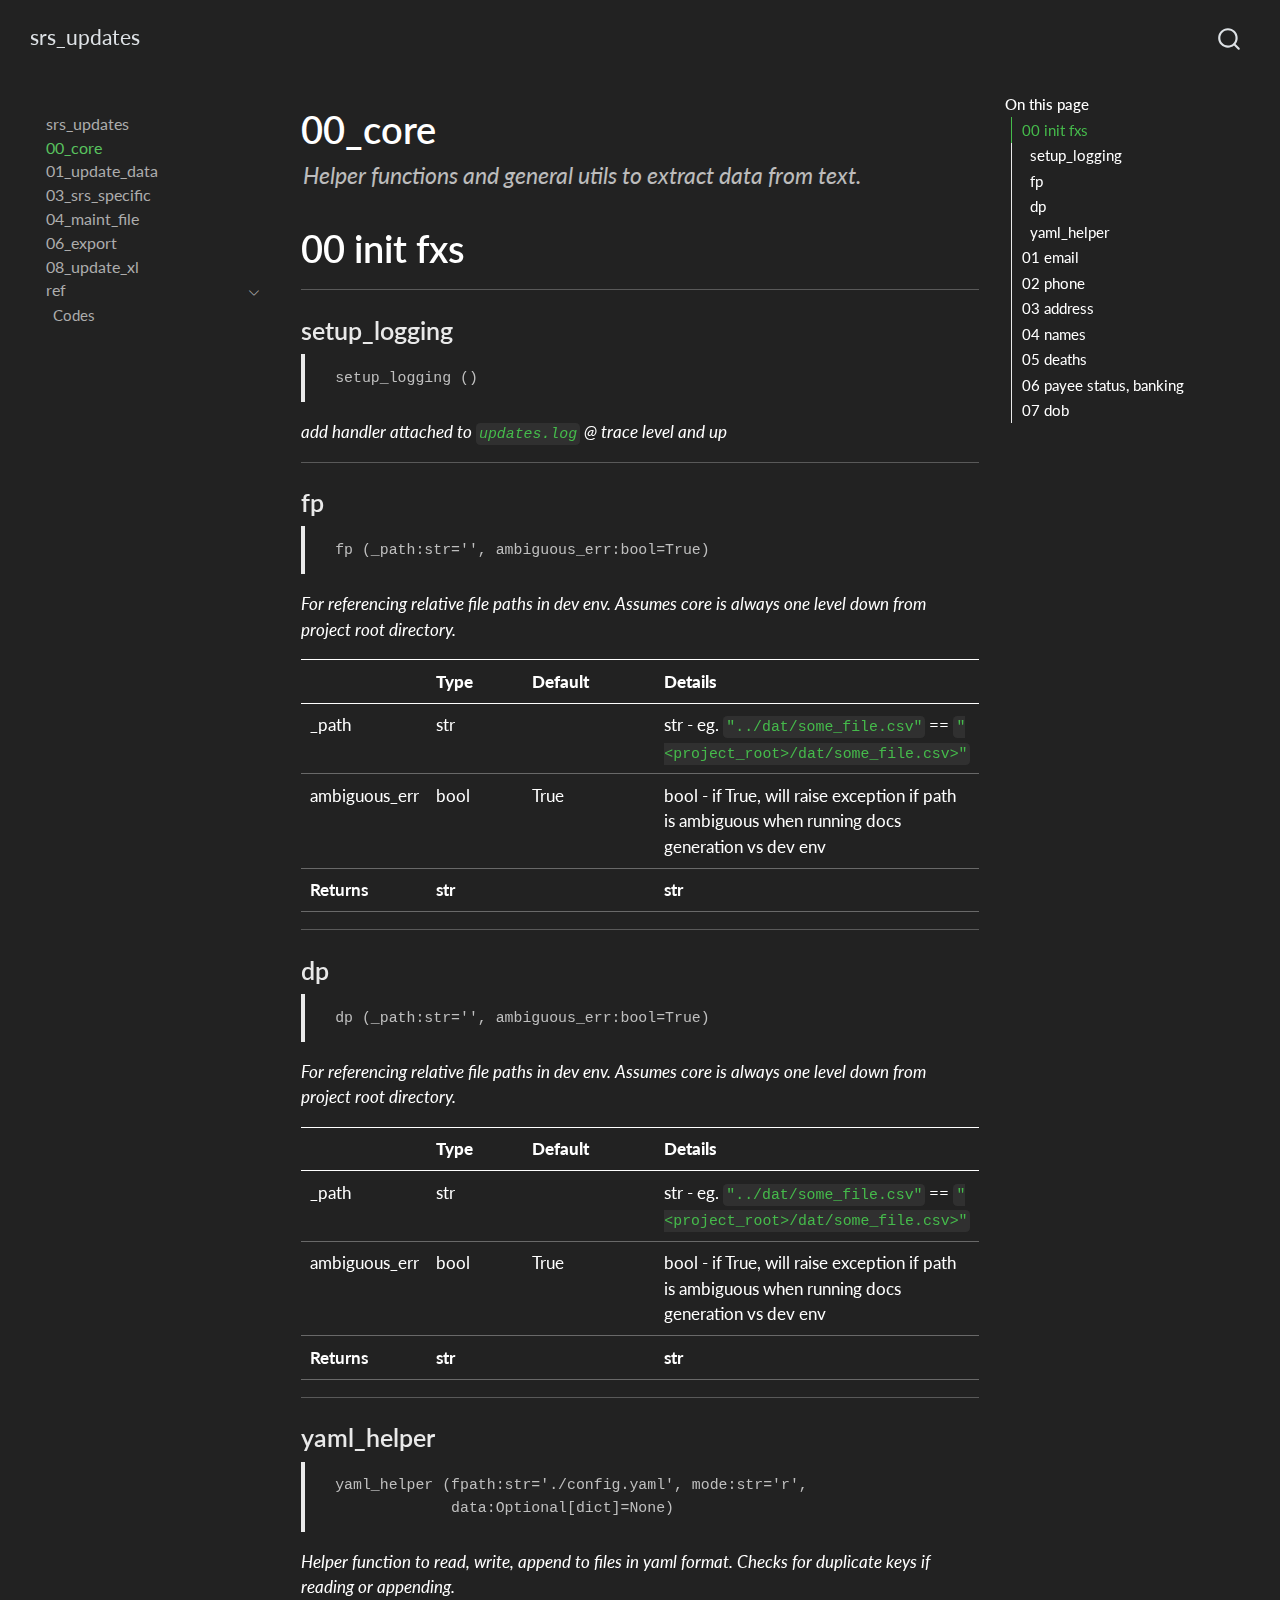
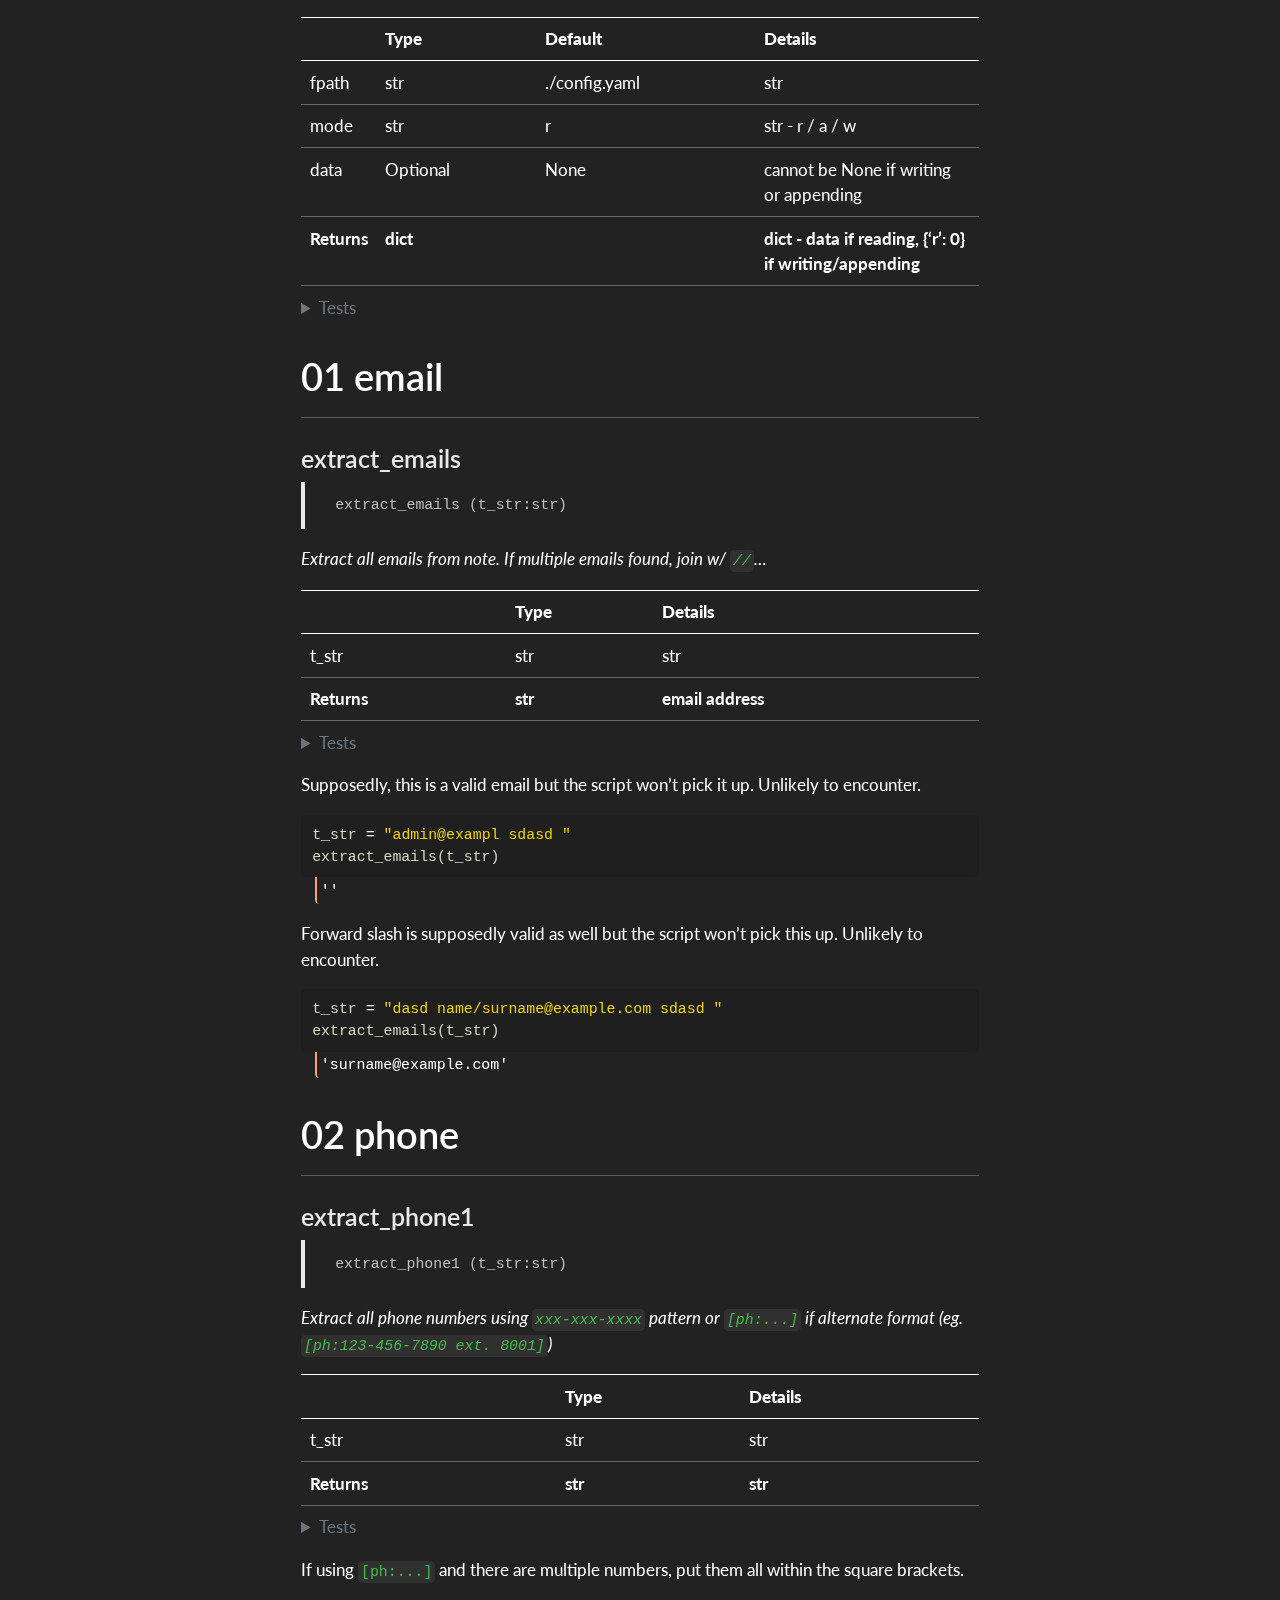
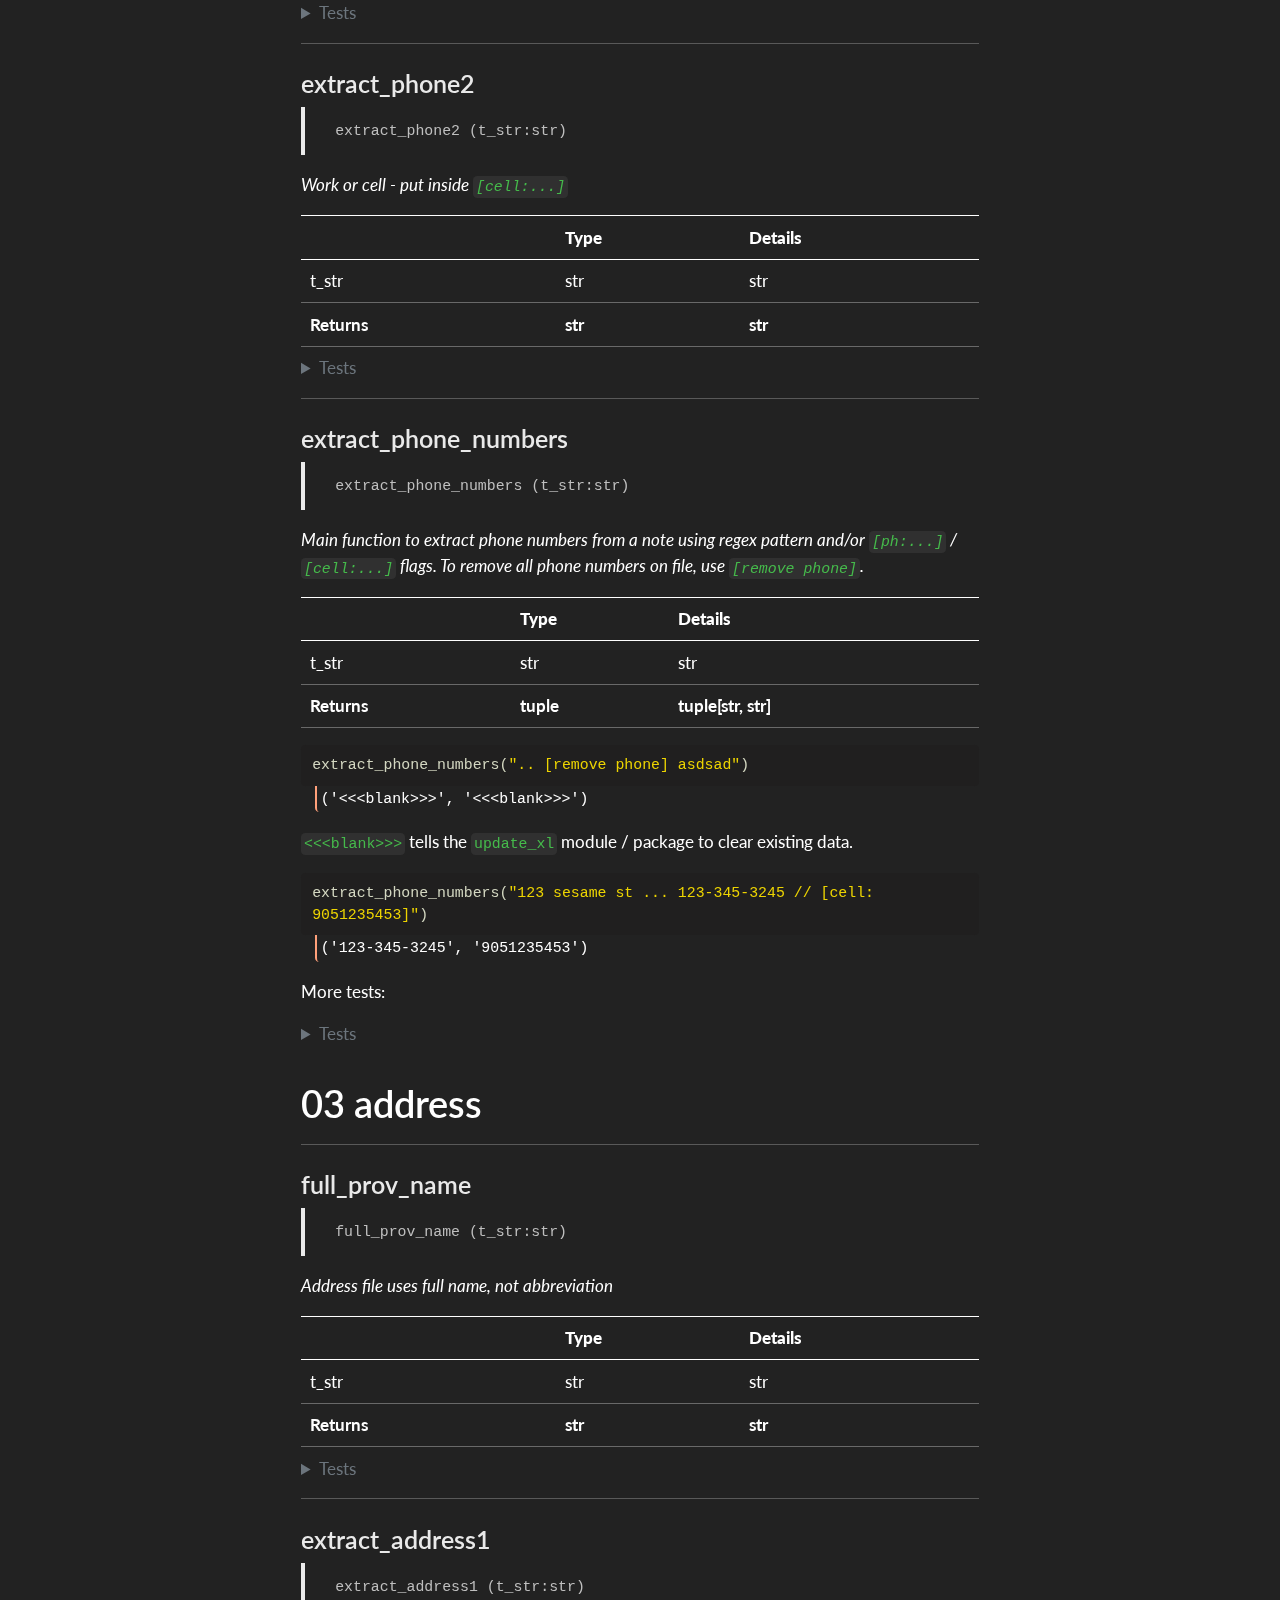
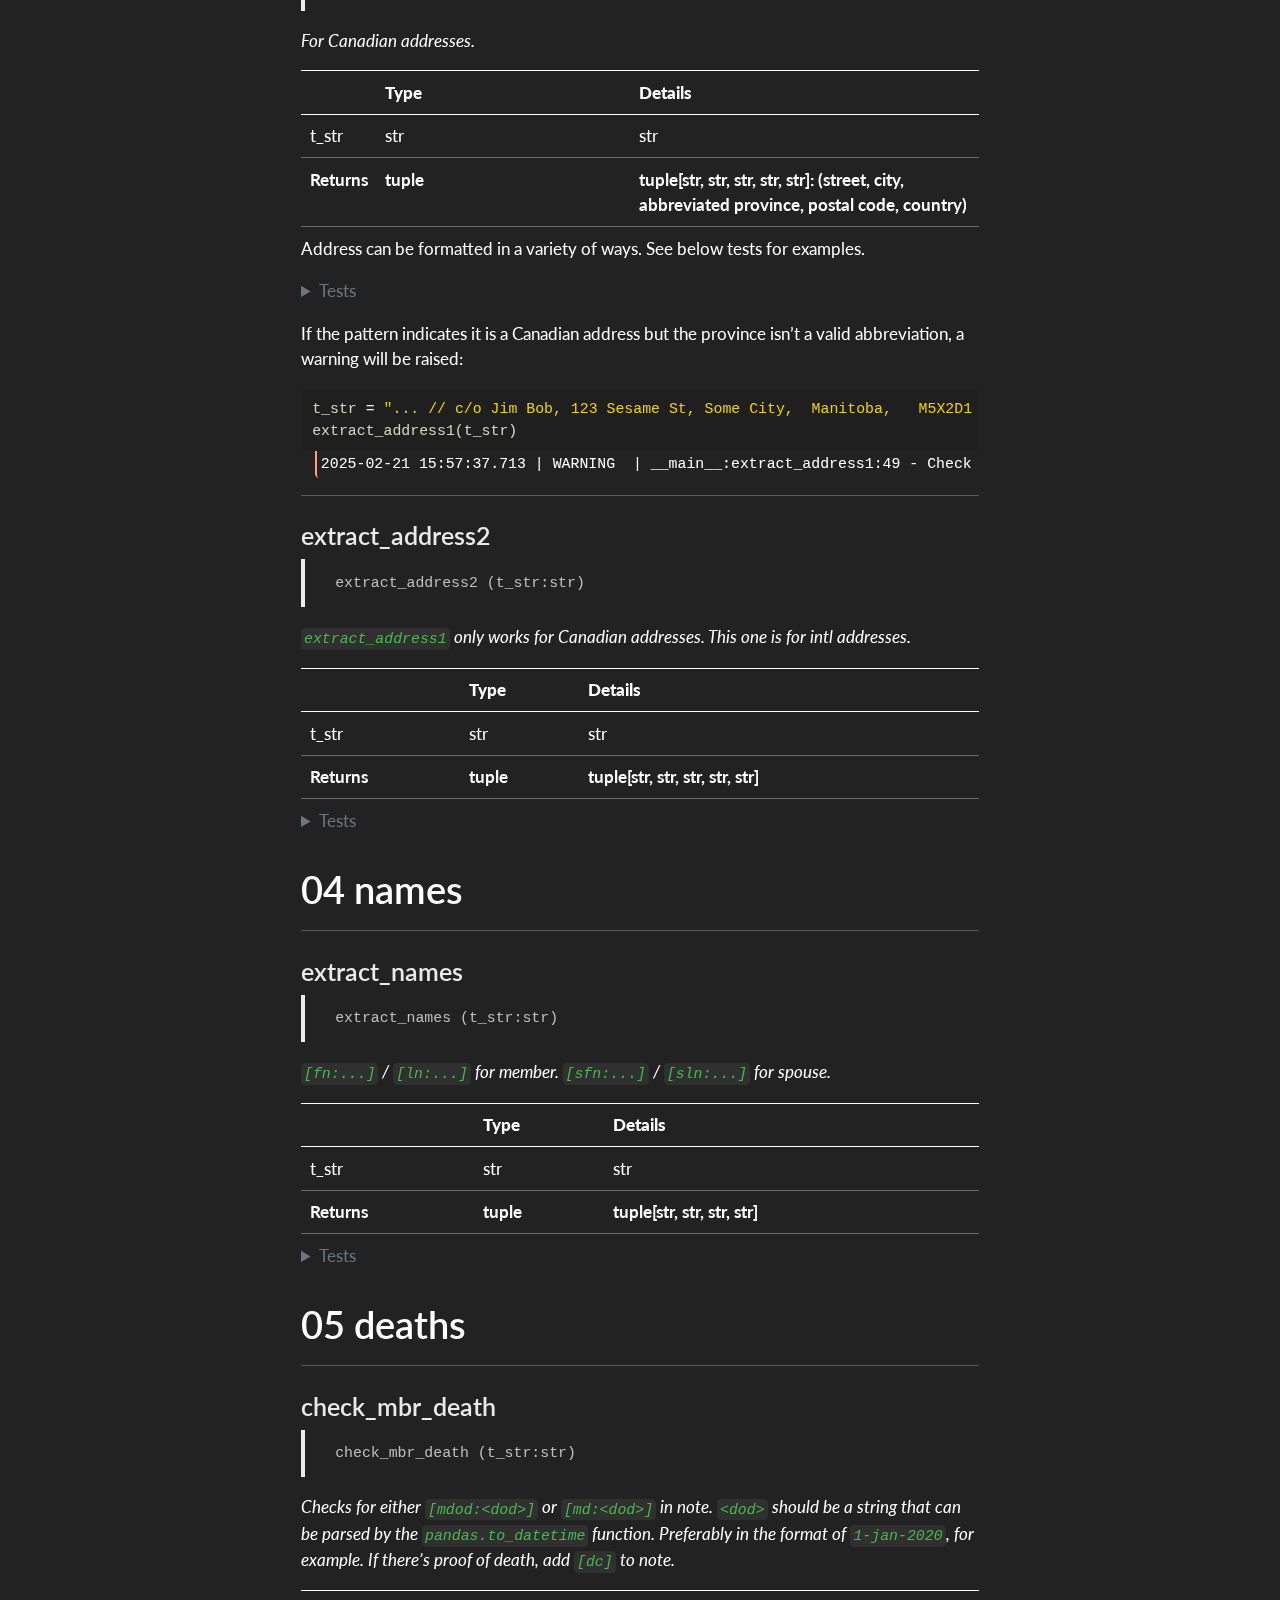
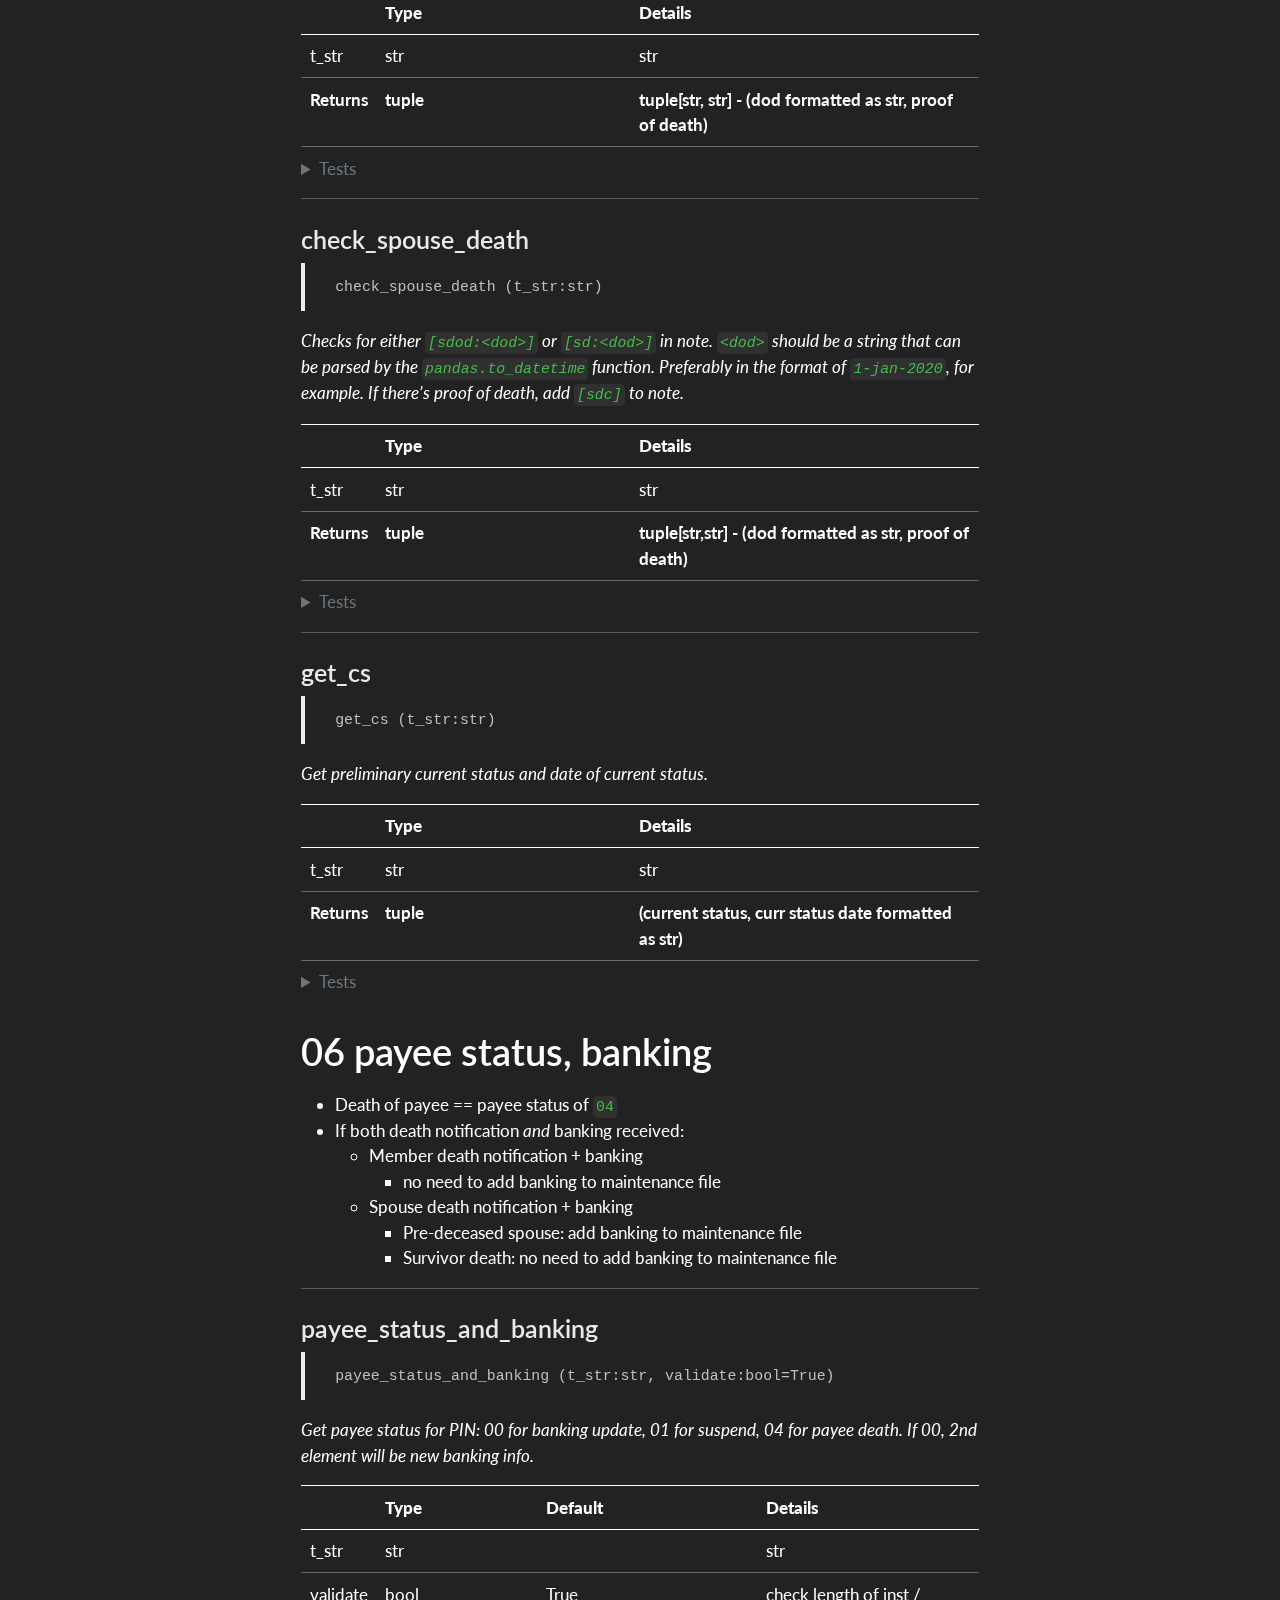
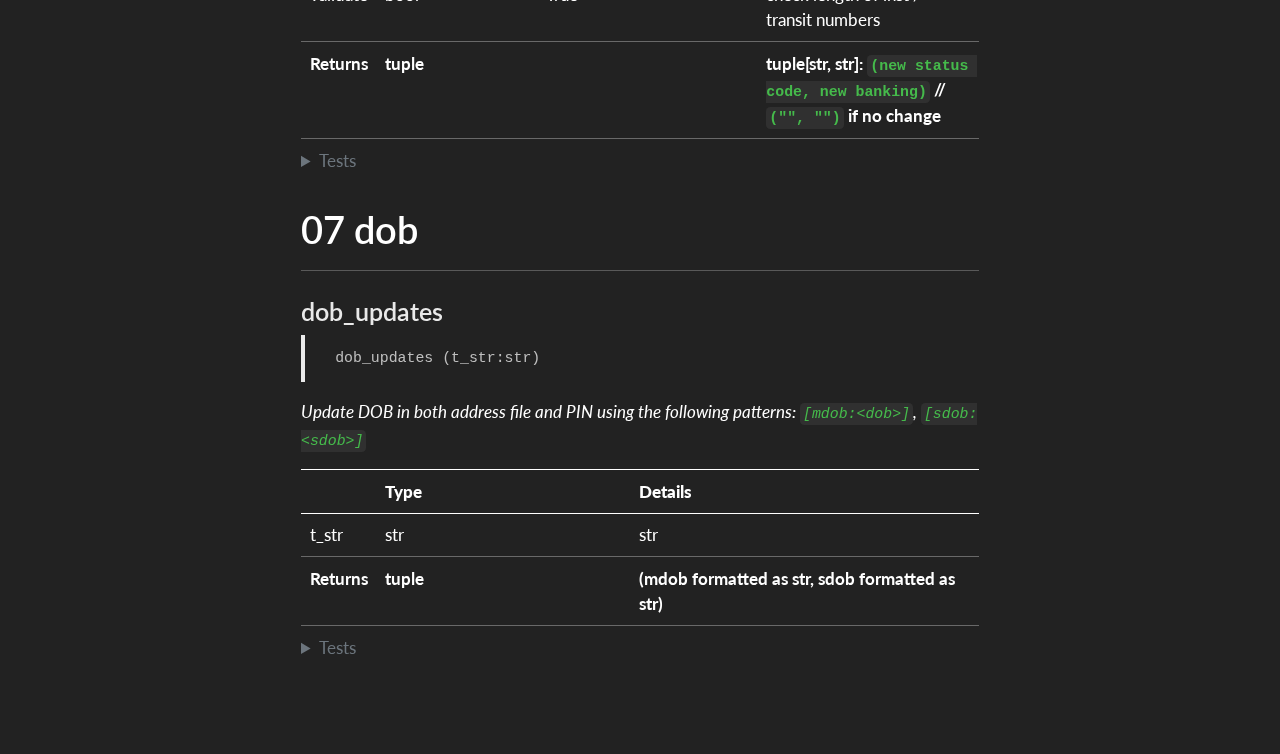
==== commit 2aa53575: "1.0.4" ====
--- a/docs/core.html
+++ b/docs/core.html
@@ -436,8 +436,8 @@
 </table>
 <div id="cell-7" class="cell">
 <details class="code-fold">
-<summary>Code</summary>
-<div class="sourceCode cell-code" id="cb5"><pre class="sourceCode python code-with-copy"><code class="sourceCode python"><span id="cb5-1"><a href="#cb5-1" aria-hidden="true" tabindex="-1"></a>_fp <span class="op">=</span> fp(<span class="st">"../cfg/cfg.yml"</span>)</span>
+<summary>Tests</summary>
+<div class="sourceCode cell-code" id="cb5"><pre class="sourceCode python code-overflow-wrap code-with-copy"><code class="sourceCode python"><span id="cb5-1"><a href="#cb5-1" aria-hidden="true" tabindex="-1"></a>_fp <span class="op">=</span> fp(<span class="st">"../cfg/cfg.yml"</span>)</span>
 <span id="cb5-2"><a href="#cb5-2" aria-hidden="true" tabindex="-1"></a><span class="cf">assert</span> os.path.exists(_fp)</span>
 <span id="cb5-3"><a href="#cb5-3" aria-hidden="true" tabindex="-1"></a><span class="cf">assert</span> <span class="bu">list</span>(yaml_helper(_fp).keys()) <span class="op">==</span> [<span class="st">"test_cml_fp"</span>]</span></code><button title="Copy to Clipboard" class="code-copy-button"><i class="bi"></i></button></pre></div>
 </details>
@@ -476,8 +476,8 @@
 </table>
 <div id="cell-10" class="cell">
 <details class="code-fold">
-<summary>Code</summary>
-<div class="sourceCode cell-code" id="cb7"><pre class="sourceCode python code-with-copy"><code class="sourceCode python"><span id="cb7-1"><a href="#cb7-1" aria-hidden="true" tabindex="-1"></a><span class="cf">assert</span> extract_emails(<span class="st">"Some text here bob@gmail.ca some text here"</span>) <span class="op">==</span> <span class="st">"bob@gmail.ca"</span></span>
+<summary>Tests</summary>
+<div class="sourceCode cell-code" id="cb7"><pre class="sourceCode python code-overflow-wrap code-with-copy"><code class="sourceCode python"><span id="cb7-1"><a href="#cb7-1" aria-hidden="true" tabindex="-1"></a><span class="cf">assert</span> extract_emails(<span class="st">"Some text here bob@gmail.ca some text here"</span>) <span class="op">==</span> <span class="st">"bob@gmail.ca"</span></span>
 <span id="cb7-2"><a href="#cb7-2" aria-hidden="true" tabindex="-1"></a><span class="cf">assert</span> (</span>
 <span id="cb7-3"><a href="#cb7-3" aria-hidden="true" tabindex="-1"></a>    extract_emails(<span class="st">"sdasd asd a232 very.common@example.com //"</span>)</span>
 <span id="cb7-4"><a href="#cb7-4" aria-hidden="true" tabindex="-1"></a>    <span class="op">==</span> <span class="st">"very.common@example.com"</span></span>
@@ -511,7 +511,7 @@
 </div>
 <p>Supposedly, this is a valid email but the script won’t pick it up. Unlikely to encounter.</p>
 <div id="cell-12" class="cell">
-<div class="sourceCode cell-code" id="cb8"><pre class="sourceCode python code-with-copy"><code class="sourceCode python"><span id="cb8-1"><a href="#cb8-1" aria-hidden="true" tabindex="-1"></a>t_str <span class="op">=</span> <span class="st">"admin@exampl sdasd "</span></span>
+<div class="sourceCode cell-code" id="cb8"><pre class="sourceCode python code-overflow-wrap code-with-copy"><code class="sourceCode python"><span id="cb8-1"><a href="#cb8-1" aria-hidden="true" tabindex="-1"></a>t_str <span class="op">=</span> <span class="st">"admin@exampl sdasd "</span></span>
 <span id="cb8-2"><a href="#cb8-2" aria-hidden="true" tabindex="-1"></a>extract_emails(t_str)</span></code><button title="Copy to Clipboard" class="code-copy-button"><i class="bi"></i></button></pre></div>
 <div class="cell-output cell-output-display">
 <pre><code>''</code></pre>
@@ -519,7 +519,7 @@
 </div>
 <p>Forward slash is supposedly valid as well but the script won’t pick this up. Unlikely to encounter.</p>
 <div id="cell-14" class="cell">
-<div class="sourceCode cell-code" id="cb10"><pre class="sourceCode python code-with-copy"><code class="sourceCode python"><span id="cb10-1"><a href="#cb10-1" aria-hidden="true" tabindex="-1"></a>t_str <span class="op">=</span> <span class="st">"dasd name/surname@example.com sdasd "</span></span>
+<div class="sourceCode cell-code" id="cb10"><pre class="sourceCode python code-overflow-wrap code-with-copy"><code class="sourceCode python"><span id="cb10-1"><a href="#cb10-1" aria-hidden="true" tabindex="-1"></a>t_str <span class="op">=</span> <span class="st">"dasd name/surname@example.com sdasd "</span></span>
 <span id="cb10-2"><a href="#cb10-2" aria-hidden="true" tabindex="-1"></a>extract_emails(t_str)</span></code><button title="Copy to Clipboard" class="code-copy-button"><i class="bi"></i></button></pre></div>
 <div class="cell-output cell-output-display">
 <pre><code>'surname@example.com'</code></pre>
@@ -559,8 +559,8 @@
 </table>
 <div id="cell-17" class="cell">
 <details class="code-fold">
-<summary>Code</summary>
-<div class="sourceCode cell-code" id="cb13"><pre class="sourceCode python code-with-copy"><code class="sourceCode python"><span id="cb13-1"><a href="#cb13-1" aria-hidden="true" tabindex="-1"></a><span class="cf">assert</span> (</span>
+<summary>Tests</summary>
+<div class="sourceCode cell-code" id="cb13"><pre class="sourceCode python code-overflow-wrap code-with-copy"><code class="sourceCode python"><span id="cb13-1"><a href="#cb13-1" aria-hidden="true" tabindex="-1"></a><span class="cf">assert</span> (</span>
 <span id="cb13-2"><a href="#cb13-2" aria-hidden="true" tabindex="-1"></a>    extract_phone1(<span class="st">"dasda  123-123-1234 // 123-343-4521 "</span>)</span>
 <span id="cb13-3"><a href="#cb13-3" aria-hidden="true" tabindex="-1"></a>    <span class="op">==</span> <span class="st">"123-123-1234 // 123-343-4521"</span></span>
 <span id="cb13-4"><a href="#cb13-4" aria-hidden="true" tabindex="-1"></a>)</span>
@@ -576,9 +576,9 @@
 </div>
 <p>If using <code>[ph:...]</code> and there are multiple numbers, put them all within the square brackets.</p>
 <div id="cell-19" class="cell">
-<details open="" class="code-fold">
-<summary>Code</summary>
-<div class="sourceCode cell-code" id="cb14"><pre class="sourceCode python code-with-copy"><code class="sourceCode python"><span id="cb14-1"><a href="#cb14-1" aria-hidden="true" tabindex="-1"></a><span class="cf">assert</span> (</span>
+<details class="code-fold">
+<summary>Tests</summary>
+<div class="sourceCode cell-code" id="cb14"><pre class="sourceCode python code-overflow-wrap code-with-copy"><code class="sourceCode python"><span id="cb14-1"><a href="#cb14-1" aria-hidden="true" tabindex="-1"></a><span class="cf">assert</span> (</span>
 <span id="cb14-2"><a href="#cb14-2" aria-hidden="true" tabindex="-1"></a>    extract_phone1(</span>
 <span id="cb14-3"><a href="#cb14-3" aria-hidden="true" tabindex="-1"></a>        <span class="st">"asdasd as [pH: 903-123-4365 ext 8001] // 123-456-7890 - [cell:999-999-9999] sadasd "</span></span>
 <span id="cb14-4"><a href="#cb14-4" aria-hidden="true" tabindex="-1"></a>    )</span>
@@ -623,8 +623,8 @@
 </table>
 <div id="cell-21" class="cell">
 <details class="code-fold">
-<summary>Code</summary>
-<div class="sourceCode cell-code" id="cb16"><pre class="sourceCode python code-with-copy"><code class="sourceCode python"><span id="cb16-1"><a href="#cb16-1" aria-hidden="true" tabindex="-1"></a><span class="cf">assert</span> extract_phone2(<span class="st">"asdsad 123-213-4521"</span>) <span class="op">==</span> <span class="st">""</span></span>
+<summary>Tests</summary>
+<div class="sourceCode cell-code" id="cb16"><pre class="sourceCode python code-overflow-wrap code-with-copy"><code class="sourceCode python"><span id="cb16-1"><a href="#cb16-1" aria-hidden="true" tabindex="-1"></a><span class="cf">assert</span> extract_phone2(<span class="st">"asdsad 123-213-4521"</span>) <span class="op">==</span> <span class="st">""</span></span>
 <span id="cb16-2"><a href="#cb16-2" aria-hidden="true" tabindex="-1"></a><span class="cf">assert</span> extract_phone2(<span class="st">"asdsad [cell: 123-213-4521  ]"</span>) <span class="op">==</span> <span class="st">"123-213-4521"</span></span>
 <span id="cb16-3"><a href="#cb16-3" aria-hidden="true" tabindex="-1"></a><span class="cf">assert</span> extract_phone2(<span class="st">"asdsad [CELL:  123-213-4521  ]"</span>) <span class="op">==</span> <span class="st">"123-213-4521"</span></span>
 <span id="cb16-4"><a href="#cb16-4" aria-hidden="true" tabindex="-1"></a><span class="cf">assert</span> (</span>
@@ -663,14 +663,14 @@
 </tbody>
 </table>
 <div id="cell-23" class="cell">
-<div class="sourceCode cell-code" id="cb18"><pre class="sourceCode python code-with-copy"><code class="sourceCode python"><span id="cb18-1"><a href="#cb18-1" aria-hidden="true" tabindex="-1"></a>extract_phone_numbers(<span class="st">".. [remove phone] asdsad"</span>)</span></code><button title="Copy to Clipboard" class="code-copy-button"><i class="bi"></i></button></pre></div>
+<div class="sourceCode cell-code" id="cb18"><pre class="sourceCode python code-overflow-wrap code-with-copy"><code class="sourceCode python"><span id="cb18-1"><a href="#cb18-1" aria-hidden="true" tabindex="-1"></a>extract_phone_numbers(<span class="st">".. [remove phone] asdsad"</span>)</span></code><button title="Copy to Clipboard" class="code-copy-button"><i class="bi"></i></button></pre></div>
 <div class="cell-output cell-output-display">
 <pre><code>('&lt;&lt;&lt;blank&gt;&gt;&gt;', '&lt;&lt;&lt;blank&gt;&gt;&gt;')</code></pre>
 </div>
 </div>
 <p><code>&lt;&lt;&lt;blank&gt;&gt;&gt;</code> tells the <code>update_xl</code> module / package to clear existing data.</p>
 <div id="cell-25" class="cell">
-<div class="sourceCode cell-code" id="cb20"><pre class="sourceCode python code-with-copy"><code class="sourceCode python"><span id="cb20-1"><a href="#cb20-1" aria-hidden="true" tabindex="-1"></a>extract_phone_numbers(<span class="st">"123 sesame st ... 123-345-3245 // [cell: 9051235453]"</span>)</span></code><button title="Copy to Clipboard" class="code-copy-button"><i class="bi"></i></button></pre></div>
+<div class="sourceCode cell-code" id="cb20"><pre class="sourceCode python code-overflow-wrap code-with-copy"><code class="sourceCode python"><span id="cb20-1"><a href="#cb20-1" aria-hidden="true" tabindex="-1"></a>extract_phone_numbers(<span class="st">"123 sesame st ... 123-345-3245 // [cell: 9051235453]"</span>)</span></code><button title="Copy to Clipboard" class="code-copy-button"><i class="bi"></i></button></pre></div>
 <div class="cell-output cell-output-display">
 <pre><code>('123-345-3245', '9051235453')</code></pre>
 </div>
@@ -678,8 +678,8 @@
 <p>More tests:</p>
 <div id="cell-27" class="cell">
 <details class="code-fold">
-<summary>Code</summary>
-<div class="sourceCode cell-code" id="cb22"><pre class="sourceCode python code-with-copy"><code class="sourceCode python"><span id="cb22-1"><a href="#cb22-1" aria-hidden="true" tabindex="-1"></a><span class="cf">assert</span> extract_phone_numbers(</span>
+<summary>Tests</summary>
+<div class="sourceCode cell-code" id="cb22"><pre class="sourceCode python code-overflow-wrap code-with-copy"><code class="sourceCode python"><span id="cb22-1"><a href="#cb22-1" aria-hidden="true" tabindex="-1"></a><span class="cf">assert</span> extract_phone_numbers(</span>
 <span id="cb22-2"><a href="#cb22-2" aria-hidden="true" tabindex="-1"></a>    <span class="st">"123 sesame st ... 123-345-3245 // [cell: 905-123-5453]"</span></span>
 <span id="cb22-3"><a href="#cb22-3" aria-hidden="true" tabindex="-1"></a>) <span class="op">==</span> (<span class="st">"123-345-3245"</span>, <span class="st">"905-123-5453"</span>)</span>
 <span id="cb22-4"><a href="#cb22-4" aria-hidden="true" tabindex="-1"></a><span class="cf">assert</span> extract_phone_numbers(</span>
@@ -732,9 +732,9 @@
 </tbody>
 </table>
 <div id="cell-30" class="cell">
-<details open="" class="code-fold">
-<summary>Code</summary>
-<div class="sourceCode cell-code" id="cb24"><pre class="sourceCode python code-with-copy"><code class="sourceCode python"><span id="cb24-1"><a href="#cb24-1" aria-hidden="true" tabindex="-1"></a><span class="cf">assert</span> full_prov_name(<span class="st">"FL"</span>) <span class="op">==</span> <span class="st">"FL"</span>  <span class="co"># if not found, returns input string</span></span>
+<details class="code-fold">
+<summary>Tests</summary>
+<div class="sourceCode cell-code" id="cb24"><pre class="sourceCode python code-overflow-wrap code-with-copy"><code class="sourceCode python"><span id="cb24-1"><a href="#cb24-1" aria-hidden="true" tabindex="-1"></a><span class="cf">assert</span> full_prov_name(<span class="st">"FL"</span>) <span class="op">==</span> <span class="st">"FL"</span>  <span class="co"># if not found, returns input string</span></span>
 <span id="cb24-2"><a href="#cb24-2" aria-hidden="true" tabindex="-1"></a><span class="cf">assert</span> full_prov_name(<span class="st">"on"</span>) <span class="op">==</span> <span class="st">"Ontario"</span></span>
 <span id="cb24-3"><a href="#cb24-3" aria-hidden="true" tabindex="-1"></a><span class="cf">assert</span> full_prov_name(<span class="st">"yt"</span>) <span class="op">==</span> <span class="st">"Yukon"</span></span>
 <span id="cb24-4"><a href="#cb24-4" aria-hidden="true" tabindex="-1"></a><span class="cf">assert</span> full_prov_name(<span class="st">"Bc"</span>) <span class="op">==</span> <span class="st">"British Columbia"</span></span></code><button title="Copy to Clipboard" class="code-copy-button"><i class="bi"></i></button></pre></div>
@@ -777,8 +777,8 @@
 <p>Address can be formatted in a variety of ways. See below tests for examples.</p>
 <div id="cell-33" class="cell">
 <details class="code-fold">
-<summary>Code</summary>
-<div class="sourceCode cell-code" id="cb26"><pre class="sourceCode python code-with-copy"><code class="sourceCode python"><span id="cb26-1"><a href="#cb26-1" aria-hidden="true" tabindex="-1"></a>t_str <span class="op">=</span> <span class="st">"... // c/o Jim Bob, 123 Sesame St, Toronto, ON  M5X 2D1  // ... "</span></span>
+<summary>Tests</summary>
+<div class="sourceCode cell-code" id="cb26"><pre class="sourceCode python code-overflow-wrap code-with-copy"><code class="sourceCode python"><span id="cb26-1"><a href="#cb26-1" aria-hidden="true" tabindex="-1"></a>t_str <span class="op">=</span> <span class="st">"... // c/o Jim Bob, 123 Sesame St, Toronto, ON  M5X 2D1  // ... "</span></span>
 <span id="cb26-2"><a href="#cb26-2" aria-hidden="true" tabindex="-1"></a><span class="cf">assert</span> extract_address1(t_str) <span class="op">==</span> (</span>
 <span id="cb26-3"><a href="#cb26-3" aria-hidden="true" tabindex="-1"></a>    <span class="st">"c/o Jim Bob, 123 Sesame St"</span>,</span>
 <span id="cb26-4"><a href="#cb26-4" aria-hidden="true" tabindex="-1"></a>    <span class="st">"Toronto"</span>,</span>
@@ -833,7 +833,7 @@
 <div class="sourceCode cell-code" id="cb27"><pre class="sourceCode python code-with-copy"><code class="sourceCode python"><span id="cb27-1"><a href="#cb27-1" aria-hidden="true" tabindex="-1"></a>t_str <span class="op">=</span> <span class="st">"... // c/o Jim Bob, 123 Sesame St, Some City,  Manitoba,   M5X2D1  // ... "</span></span>
 <span id="cb27-2"><a href="#cb27-2" aria-hidden="true" tabindex="-1"></a>extract_address1(t_str)</span></code><button title="Copy to Clipboard" class="code-copy-button"><i class="bi"></i></button></pre></div>
 <div class="cell-output cell-output-stderr">
-<pre><code>2025-02-17 13:47:02.003 | WARNING  | __main__:extract_address1:49 - Check province - s/b abbreviated; input str: ... // c/o Jim Bob, 123 Sesame St, Some City,  Manitoba,   M5X2D1  // ... </code></pre>
+<pre><code>2025-02-21 15:57:37.713 | WARNING  | __main__:extract_address1:49 - Check province - s/b abbreviated; input str: ... // c/o Jim Bob, 123 Sesame St, Some City,  Manitoba,   M5X2D1  // ... </code></pre>
 </div>
 </div>
 <hr>
@@ -867,8 +867,8 @@
 </table>
 <div id="cell-37" class="cell">
 <details class="code-fold">
-<summary>Code</summary>
-<div class="sourceCode cell-code" id="cb30"><pre class="sourceCode python code-with-copy"><code class="sourceCode python"><span id="cb30-1"><a href="#cb30-1" aria-hidden="true" tabindex="-1"></a>t_str <span class="op">=</span> <span class="st">"[street:123 Sesame St][city:Miami][prov:FL][pc:02345][country:US]"</span></span>
+<summary>Tests</summary>
+<div class="sourceCode cell-code" id="cb30"><pre class="sourceCode python code-overflow-wrap code-with-copy"><code class="sourceCode python"><span id="cb30-1"><a href="#cb30-1" aria-hidden="true" tabindex="-1"></a>t_str <span class="op">=</span> <span class="st">"[street:123 Sesame St][city:Miami][prov:FL][pc:02345][country:US]"</span></span>
 <span id="cb30-2"><a href="#cb30-2" aria-hidden="true" tabindex="-1"></a><span class="cf">assert</span> extract_address2(t_str) <span class="op">==</span> (<span class="st">"123 Sesame St"</span>, <span class="st">"Miami"</span>, <span class="st">"FL"</span>, <span class="st">"02345"</span>, <span class="st">"US"</span>)</span></code><button title="Copy to Clipboard" class="code-copy-button"><i class="bi"></i></button></pre></div>
 </details>
 </div>
@@ -906,8 +906,8 @@
 </table>
 <div id="cell-40" class="cell">
 <details class="code-fold">
-<summary>Code</summary>
-<div class="sourceCode cell-code" id="cb32"><pre class="sourceCode python code-with-copy"><code class="sourceCode python"><span id="cb32-1"><a href="#cb32-1" aria-hidden="true" tabindex="-1"></a>t_str <span class="op">=</span> <span class="st">"[FN:Bob][Ln: Jim] [sfn:Mary][sln:Thomas]"</span></span>
+<summary>Tests</summary>
+<div class="sourceCode cell-code" id="cb32"><pre class="sourceCode python code-overflow-wrap code-with-copy"><code class="sourceCode python"><span id="cb32-1"><a href="#cb32-1" aria-hidden="true" tabindex="-1"></a>t_str <span class="op">=</span> <span class="st">"[FN:Bob][Ln: Jim] [sfn:Mary][sln:Thomas]"</span></span>
 <span id="cb32-2"><a href="#cb32-2" aria-hidden="true" tabindex="-1"></a><span class="cf">assert</span> extract_names(t_str) <span class="op">==</span> (<span class="st">"Bob"</span>, <span class="st">"Jim"</span>, <span class="st">"Mary"</span>, <span class="st">"Thomas"</span>)</span>
 <span id="cb32-3"><a href="#cb32-3" aria-hidden="true" tabindex="-1"></a></span>
 <span id="cb32-4"><a href="#cb32-4" aria-hidden="true" tabindex="-1"></a>t_str <span class="op">=</span> <span class="st">"[FN:Bob][sfn:Mary][sln:Thomas]"</span></span>
@@ -955,7 +955,9 @@
 </tbody>
 </table>
 <div id="cell-43" class="cell">
-<div class="sourceCode cell-code" id="cb34"><pre class="sourceCode python code-with-copy"><code class="sourceCode python"><span id="cb34-1"><a href="#cb34-1" aria-hidden="true" tabindex="-1"></a><span class="cf">assert</span> check_mbr_death(<span class="st">" // [mdod:1-jan-2020][dc] // "</span>) <span class="op">==</span> (</span>
+<details class="code-fold">
+<summary>Tests</summary>
+<div class="sourceCode cell-code" id="cb34"><pre class="sourceCode python code-overflow-wrap code-with-copy"><code class="sourceCode python"><span id="cb34-1"><a href="#cb34-1" aria-hidden="true" tabindex="-1"></a><span class="cf">assert</span> check_mbr_death(<span class="st">" // [mdod:1-jan-2020][dc] // "</span>) <span class="op">==</span> (</span>
 <span id="cb34-2"><a href="#cb34-2" aria-hidden="true" tabindex="-1"></a>    (<span class="st">"2020-01-01"</span>),</span>
 <span id="cb34-3"><a href="#cb34-3" aria-hidden="true" tabindex="-1"></a>    <span class="st">"Yes"</span>,</span>
 <span id="cb34-4"><a href="#cb34-4" aria-hidden="true" tabindex="-1"></a>)</span>
@@ -975,6 +977,7 @@
 <span id="cb34-18"><a href="#cb34-18" aria-hidden="true" tabindex="-1"></a>    <span class="st">""</span>,</span>
 <span id="cb34-19"><a href="#cb34-19" aria-hidden="true" tabindex="-1"></a>    <span class="st">"Yes"</span>,</span>
 <span id="cb34-20"><a href="#cb34-20" aria-hidden="true" tabindex="-1"></a>)</span></code><button title="Copy to Clipboard" class="code-copy-button"><i class="bi"></i></button></pre></div>
+</details>
 </div>
 <hr>
 </section>
@@ -1011,9 +1014,9 @@
 </tbody>
 </table>
 <div id="cell-45" class="cell">
-<details open="" class="code-fold">
-<summary>Code</summary>
-<div class="sourceCode cell-code" id="cb36"><pre class="sourceCode python code-with-copy"><code class="sourceCode python"><span id="cb36-1"><a href="#cb36-1" aria-hidden="true" tabindex="-1"></a><span class="cf">assert</span> check_spouse_death(<span class="st">" // [sdod:1-jan-2020][sdc] // "</span>) <span class="op">==</span> (</span>
+<details class="code-fold">
+<summary>Tests</summary>
+<div class="sourceCode cell-code" id="cb36"><pre class="sourceCode python code-overflow-wrap code-with-copy"><code class="sourceCode python"><span id="cb36-1"><a href="#cb36-1" aria-hidden="true" tabindex="-1"></a><span class="cf">assert</span> check_spouse_death(<span class="st">" // [sdod:1-jan-2020][sdc] // "</span>) <span class="op">==</span> (</span>
 <span id="cb36-2"><a href="#cb36-2" aria-hidden="true" tabindex="-1"></a>    (<span class="st">"2020-01-01"</span>),</span>
 <span id="cb36-3"><a href="#cb36-3" aria-hidden="true" tabindex="-1"></a>    <span class="st">"Yes"</span>,</span>
 <span id="cb36-4"><a href="#cb36-4" aria-hidden="true" tabindex="-1"></a>)</span>
@@ -1071,8 +1074,8 @@
 </table>
 <div id="cell-47" class="cell">
 <details class="code-fold">
-<summary>Code</summary>
-<div class="sourceCode cell-code" id="cb38"><pre class="sourceCode python code-with-copy"><code class="sourceCode python"><span id="cb38-1"><a href="#cb38-1" aria-hidden="true" tabindex="-1"></a>t_str <span class="op">=</span> <span class="st">"[sd:1-jan-2023][md:1-feb-2024]"</span></span>
+<summary>Tests</summary>
+<div class="sourceCode cell-code" id="cb38"><pre class="sourceCode python code-overflow-wrap code-with-copy"><code class="sourceCode python"><span id="cb38-1"><a href="#cb38-1" aria-hidden="true" tabindex="-1"></a>t_str <span class="op">=</span> <span class="st">"[sd:1-jan-2023][md:1-feb-2024]"</span></span>
 <span id="cb38-2"><a href="#cb38-2" aria-hidden="true" tabindex="-1"></a><span class="cf">assert</span> get_cs(t_str) <span class="op">==</span> (<span class="st">"N/A (died)"</span>, (<span class="st">"2024-02-01"</span>))</span>
 <span id="cb38-3"><a href="#cb38-3" aria-hidden="true" tabindex="-1"></a></span>
 <span id="cb38-4"><a href="#cb38-4" aria-hidden="true" tabindex="-1"></a>t_str <span class="op">=</span> <span class="st">"[sd:1-jan-2023][md:1-feb-2024]"</span></span>
@@ -1149,8 +1152,8 @@
 </table>
 <div id="cell-51" class="cell">
 <details class="code-fold">
-<summary>Code</summary>
-<div class="sourceCode cell-code" id="cb40"><pre class="sourceCode python code-with-copy"><code class="sourceCode python"><span id="cb40-1"><a href="#cb40-1" aria-hidden="true" tabindex="-1"></a><span class="cf">assert</span> payee_status_and_banking(<span class="st">"// [bank:123-12334-312312312312] asdasd "</span>) <span class="op">==</span> (</span>
+<summary>Tests</summary>
+<div class="sourceCode cell-code" id="cb40"><pre class="sourceCode python code-overflow-wrap code-with-copy"><code class="sourceCode python"><span id="cb40-1"><a href="#cb40-1" aria-hidden="true" tabindex="-1"></a><span class="cf">assert</span> payee_status_and_banking(<span class="st">"// [bank:123-12334-312312312312] asdasd "</span>) <span class="op">==</span> (</span>
 <span id="cb40-2"><a href="#cb40-2" aria-hidden="true" tabindex="-1"></a>    <span class="st">"00"</span>,</span>
 <span id="cb40-3"><a href="#cb40-3" aria-hidden="true" tabindex="-1"></a>    <span class="st">"123-12334-312312312312"</span>,</span>
 <span id="cb40-4"><a href="#cb40-4" aria-hidden="true" tabindex="-1"></a>)</span>
@@ -1224,8 +1227,8 @@
 </table>
 <div id="cell-54" class="cell">
 <details class="code-fold">
-<summary>Code</summary>
-<div class="sourceCode cell-code" id="cb42"><pre class="sourceCode python code-with-copy"><code class="sourceCode python"><span id="cb42-1"><a href="#cb42-1" aria-hidden="true" tabindex="-1"></a>t_str <span class="op">=</span> <span class="st">"[mdob:1-jan-1960]"</span></span>
+<summary>Tests</summary>
+<div class="sourceCode cell-code" id="cb42"><pre class="sourceCode python code-overflow-wrap code-with-copy"><code class="sourceCode python"><span id="cb42-1"><a href="#cb42-1" aria-hidden="true" tabindex="-1"></a>t_str <span class="op">=</span> <span class="st">"[mdob:1-jan-1960]"</span></span>
 <span id="cb42-2"><a href="#cb42-2" aria-hidden="true" tabindex="-1"></a><span class="cf">assert</span> dob_updates(t_str) <span class="op">==</span> (<span class="st">"1960-01-01"</span>, <span class="st">""</span>)</span>
 <span id="cb42-3"><a href="#cb42-3" aria-hidden="true" tabindex="-1"></a>t_str <span class="op">=</span> <span class="st">"[sdob:1-jan-1960]"</span></span>
 <span id="cb42-4"><a href="#cb42-4" aria-hidden="true" tabindex="-1"></a><span class="cf">assert</span> dob_updates(t_str) <span class="op">==</span> (<span class="st">""</span>, <span class="st">"1960-01-01"</span>)</span>
--- a/docs/site_libs/quarto-html/quarto-syntax-highlighting-dark.css
+++ b/docs/site_libs/quarto-html/quarto-syntax-highlighting-dark.css
@@ -1,35 +1,34 @@
 /* quarto syntax highlight colors */
 :root {
-  --quarto-hl-al-color: #f07178;
-  --quarto-hl-an-color: #d4d0ab;
-  --quarto-hl-at-color: #00e0e0;
-  --quarto-hl-bn-color: #d4d0ab;
-  --quarto-hl-bu-color: #abe338;
-  --quarto-hl-ch-color: #abe338;
-  --quarto-hl-co-color: #f8f8f2;
-  --quarto-hl-cv-color: #ffd700;
-  --quarto-hl-cn-color: #ffd700;
-  --quarto-hl-cf-color: #ffa07a;
-  --quarto-hl-dt-color: #ffa07a;
-  --quarto-hl-dv-color: #d4d0ab;
-  --quarto-hl-do-color: #f8f8f2;
-  --quarto-hl-er-color: #f07178;
-  --quarto-hl-ex-color: #00e0e0;
-  --quarto-hl-fl-color: #d4d0ab;
-  --quarto-hl-fu-color: #ffa07a;
-  --quarto-hl-im-color: #abe338;
-  --quarto-hl-in-color: #d4d0ab;
-  --quarto-hl-kw-color: #ffa07a;
-  --quarto-hl-op-color: #ffa07a;
-  --quarto-hl-ot-color: #00e0e0;
-  --quarto-hl-pp-color: #dcc6e0;
-  --quarto-hl-re-color: #00e0e0;
-  --quarto-hl-sc-color: #abe338;
-  --quarto-hl-ss-color: #abe338;
-  --quarto-hl-st-color: #abe338;
-  --quarto-hl-va-color: #00e0e0;
-  --quarto-hl-vs-color: #abe338;
-  --quarto-hl-wa-color: #dcc6e0;
+  --quarto-hl-al-color: #e85848;
+  --quarto-hl-an-color: #ad7fa8;
+  --quarto-hl-at-color: #ad7fa8;
+  --quarto-hl-bn-color: #edd400;
+  --quarto-hl-bu-color: #729fcf;
+  --quarto-hl-ch-color: #ce5c00;
+  --quarto-hl-co-color: #30a100;
+  --quarto-hl-cv-color: #ad7fa8;
+  --quarto-hl-cn-color: #edd400;
+  --quarto-hl-cf-color: #ffffff;
+  --quarto-hl-dt-color: #508ed8;
+  --quarto-hl-dv-color: #edd400;
+  --quarto-hl-do-color: #4e9a06;
+  --quarto-hl-er-color: #e85848;
+  --quarto-hl-ex-color: #508ed8;
+  --quarto-hl-fl-color: #ce5c00;
+  --quarto-hl-fu-color: #729fcf;
+  --quarto-hl-im-color: #ad7fa8;
+  --quarto-hl-in-color: #c0a25f;
+  --quarto-hl-kw-color: #ffffff;
+  --quarto-hl-op-color: #eeeeec;
+  --quarto-hl-pp-color: #ad7fa8;
+  --quarto-hl-re-color: #508ed8;
+  --quarto-hl-sc-color: #ce5c00;
+  --quarto-hl-ss-color: #fce94f;
+  --quarto-hl-st-color: #edd400;
+  --quarto-hl-va-color: #ce5c00;
+  --quarto-hl-vs-color: #c4a000;
+  --quarto-hl-wa-color: #e85848;
 }
 
 /* other quarto variables */
@@ -38,148 +37,145 @@
 }
 
 code span.al {
-  background-color: #2a0f15;
+  background-color: #451e1a;
   font-weight: bold;
-  color: #f07178;
+  color: #e85848;
 }
 
 code span.an {
-  color: #d4d0ab;
+  color: #ad7fa8;
 }
 
 code span.at {
-  color: #00e0e0;
+  color: #ad7fa8;
 }
 
 code span.bn {
-  color: #d4d0ab;
+  color: #edd400;
 }
 
 code span.bu {
-  color: #abe338;
+  color: #729fcf;
 }
 
 code span.ch {
-  color: #abe338;
+  color: #ce5c00;
 }
 
 code span.co {
-  font-style: italic;
-  color: #f8f8f2;
+  color: #30a100;
 }
 
 code span.cv {
-  color: #ffd700;
+  color: #ad7fa8;
 }
 
 code span.cn {
-  color: #ffd700;
+  font-weight: bold;
+  color: #edd400;
 }
 
 code span.cf {
   font-weight: bold;
-  color: #ffa07a;
+  color: #ffffff;
 }
 
 code span.dt {
-  color: #ffa07a;
+  color: #508ed8;
 }
 
 code span.dv {
-  color: #d4d0ab;
+  color: #edd400;
 }
 
 code span.do {
-  color: #f8f8f2;
+  color: #4e9a06;
 }
 
 code span.er {
-  color: #f07178;
+  color: #e85848;
   text-decoration: underline;
 }
 
 code span.ex {
   font-weight: bold;
-  color: #00e0e0;
+  color: #508ed8;
 }
 
 code span.fl {
-  color: #d4d0ab;
+  color: #ce5c00;
 }
 
 code span.fu {
-  color: #ffa07a;
+  font-weight: bold;
+  color: #729fcf;
 }
 
 code span.im {
-  color: #abe338;
+  color: #ad7fa8;
 }
 
 code span.in {
-  color: #d4d0ab;
+  color: #c0a25f;
 }
 
 code span.kw {
   font-weight: bold;
-  color: #ffa07a;
+  color: #ffffff;
 }
 
 pre > code.sourceCode > span {
-  color: #f8f8f2;
+  color: #d3d7c1;
 }
 
 code span {
-  color: #f8f8f2;
+  color: #d3d7c1;
 }
 
 code.sourceCode > span {
-  color: #f8f8f2;
+  color: #d3d7c1;
 }
 
 div.sourceCode,
 div.sourceCode pre.sourceCode {
-  color: #f8f8f2;
+  color: #d3d7c1;
 }
 
 code span.op {
-  color: #ffa07a;
-}
-
-code span.ot {
-  color: #00e0e0;
+  color: #eeeeec;
 }
 
 code span.pp {
-  color: #dcc6e0;
+  color: #ad7fa8;
 }
 
 code span.re {
-  background-color: #f8f8f2;
-  color: #00e0e0;
+  background-color: #1c2c3f;
+  color: #508ed8;
 }
 
 code span.sc {
-  color: #abe338;
+  color: #ce5c00;
 }
 
 code span.ss {
-  color: #abe338;
+  color: #fce94f;
 }
 
 code span.st {
-  color: #abe338;
+  color: #edd400;
 }
 
 code span.va {
-  color: #00e0e0;
+  color: #ce5c00;
 }
 
 code span.vs {
-  color: #abe338;
+  color: #c4a000;
 }
 
 code span.wa {
-  color: #dcc6e0;
+  color: #e85848;
 }
 
 .prevent-inlining {
